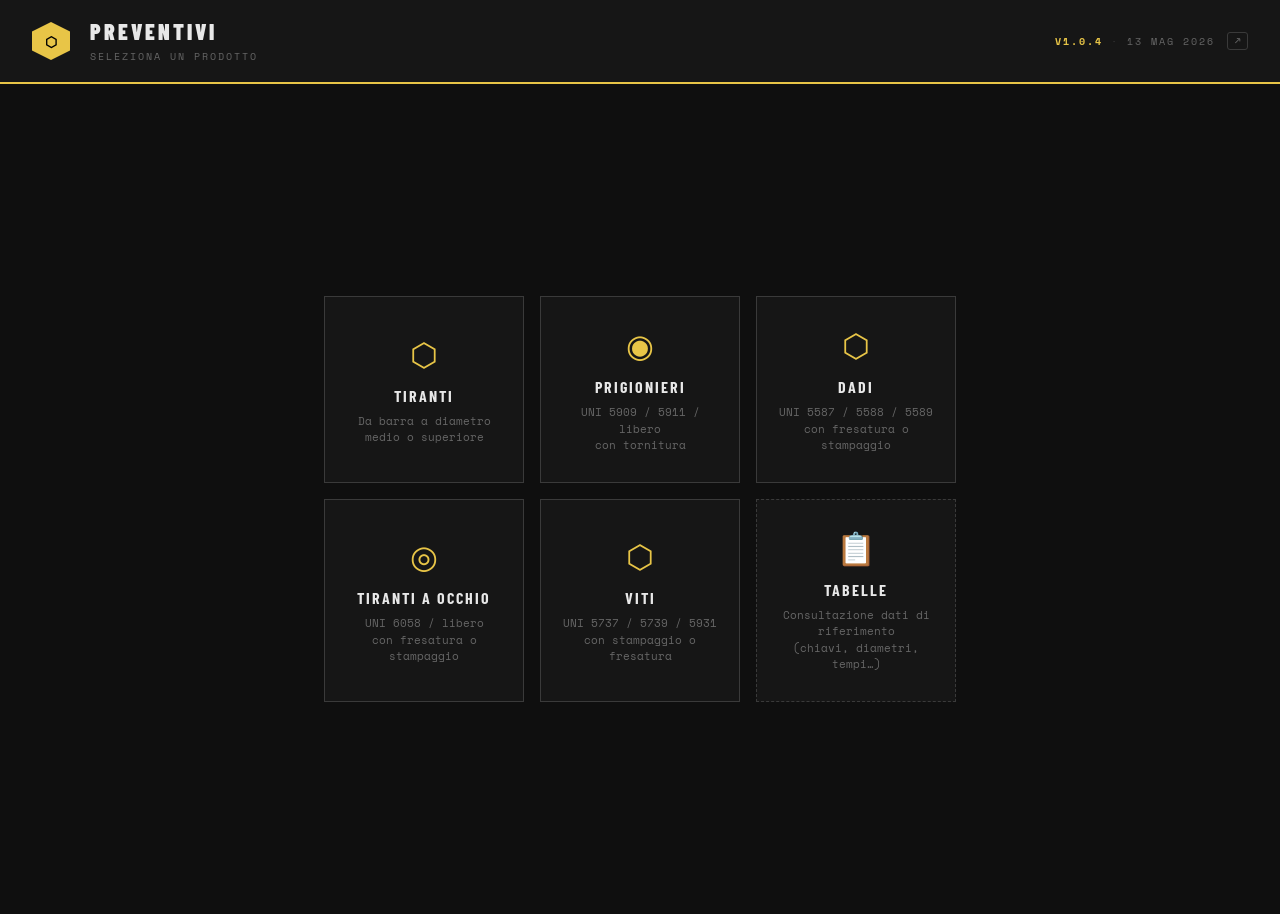
==== index.html @ daf3cc25 "fix: calcolaSmusso confronta dia_disp invece di dian con i range macchina I range Ø in T.smusso.{cop" ====
<!DOCTYPE html>
<!--
  ╔══════════════════════════════════════════════════════════════╗
  ║  PREVENTIVI — Calcolo Costi di Produzione                    ║
  ║  index.html — Interfaccia principale                         ║
  ╠══════════════════════════════════════════════════════════════╣
  ║  STRUTTURA DEL PROGETTO:                                     ║
  ║                                                              ║
  ║  index.html           ← questo file: UI + logica             ║
  ║  stile.css            ← design (colori, layout, font...)     ║
  ║                                                              ║
  ║  tabelle/             ← dati in JSON: modificabili senza     ║
  ║    comune.json          toccare il codice                    ║
  ║    dadi.json                                                 ║
  ║    prigionieri.json                                          ║
  ║                                                              ║
  ║  lib/                                                        ║
  ║    calcolo_comune.js  ← funzioni condivise tra tutti i       ║
  ║                         moduli (peso, materiale, ecc.)       ║
  ║                                                              ║
  ║  moduli/              ← un file .js per ogni prodotto        ║
  ║    dadi.js                                                   ║
  ║    prigionieri.js                                            ║
  ╠══════════════════════════════════════════════════════════════╣
  ║  FLUSSO DI ESECUZIONE:                                       ║
  ║  1. L'utente sceglie il prodotto                             ║
  ║  2. mostraCalcolatore() mostra i campi giusti                ║
  ║  3. L'utente compila e preme CALCOLA                         ║
  ║  4. calcola() legge i valori e chiama il modulo giusto       ║
  ║  5. Il modulo restituisce un oggetto R con tutti i risultati ║
  ║  6. renderResults(R) costruisce e mostra i risultati         ║
  ╚══════════════════════════════════════════════════════════════╝
-->
<html lang="it">
<head>
  <meta charset="UTF-8">
  <!-- viewport: necessario perché la pagina si ridimensioni correttamente
       su schermi piccoli. initial-scale=1 = nessuno zoom iniziale. -->
  <meta name="viewport" content="width=device-width, initial-scale=1.0">
  <title>Preventivi — Calcolo Costi</title>
  <!-- foglio stile esterno: tutto il CSS è in stile.css, non qui dentro -->
  <link rel="stylesheet" href="stile.css">
</head>
<body>


<!-- ═══════════════════════════════════════════════════════════
     HEADER
     Barra superiore sempre visibile. I due elementi con id
     vengono aggiornati dal JS quando si sceglie un prodotto
     (es: "Tiranti Torniti" / "Da barra grezza con tornitura").
     ═══════════════════════════════════════════════════════════ -->
<header>
  <div class="logo-mark">⬡</div>
  <div>
    <h1 id="header-title">Preventivi</h1>
    <span id="header-sub">Seleziona un prodotto</span>
  </div>
  <div class="header-right" id="header-right"></div>
</header>


<!-- ═══════════════════════════════════════════════════════════
     SELETTORE PRODOTTO
     Visibile all'avvio. Quando l'utente clicca un bottone,
     questa sezione viene nascosta e appare il calcolatore.

     data-product="..." è un "data attribute" (attributo custom):
     non ha effetto visivo, serve solo al JS per sapere quale
     prodotto è stato scelto — si legge con btn.dataset.product.

     I bottoni con classe "disabled" sono moduli in sviluppo.
     ═══════════════════════════════════════════════════════════ -->
<div id="product-selector">
  <div class="selector-grid">

    <button class="product-btn" data-product="tiranti">
      <div class="product-icon">⬡</div>
      <div class="product-name">Tiranti</div>
      <div class="product-desc">Da barra a diametro medio o superiore</div>
    </button>

    <button class="product-btn" data-product="prigionieri">
      <div class="product-icon">◉</div>
      <div class="product-name">Prigionieri</div>
      <div class="product-desc">UNI 5909 / 5911 / libero<br>con tornitura</div>
    </button>

    <button class="product-btn" data-product="dadi">
      <div class="product-icon">⬡</div>
      <div class="product-name">Dadi</div>
      <div class="product-desc">UNI 5587 / 5588 / 5589<br>con fresatura o stampaggio</div>
    </button>

    <!-- disabled = attributo HTML nativo che disabilita il bottone:
         non può essere cliccato, appare grigio (via CSS) -->
    <button class="product-btn" data-product="tiranti_occhio">
      <div class="product-icon">◎</div>
      <div class="product-name">Tiranti a Occhio</div>
      <div class="product-desc">UNI 6058 / libero<br>con fresatura o stampaggio</div>
    </button>

    <button class="product-btn" data-product="viti">
      <div class="product-icon">⬡</div>
      <div class="product-name">Viti</div>
      <div class="product-desc">UNI 5737 / 5739 / 5931<br>con stampaggio o fresatura</div>
    </button>

    <!-- Bottone consultazione tabelle: apre una pagina separata di sola lettura
         con tutte le tabelle da cui il programma pesca i dati.
         onclick con window.location evita che venga catturato dal listener
         dei product-btn (non ha data-product). -->
    <button class="product-btn" onclick="window.location.href='consultazione.html'"
            style="border-style:dashed;">
      <div class="product-icon" style="color:var(--muted);">📋</div>
      <div class="product-name">Tabelle</div>
      <div class="product-desc">Consultazione dati di riferimento<br>(chiavi, diametri, tempi…)</div>
    </button>

  </div>
</div><!-- fine #product-selector -->


<!-- ═══════════════════════════════════════════════════════════
     CALCOLATORE
     Nascosto all'avvio (style="display:none").
     Appare quando si sceglie un prodotto.
     Contiene due colonne affiancate (gestite da .main in CSS):
       .inputs-panel  → form a sinistra con tutti i campi
       .results-panel → area a destra con i risultati
     ═══════════════════════════════════════════════════════════ -->
<div id="calculator" style="display:none">
  <div class="main">


    <!-- ╔══════════════════════════════════╗
         ║        PANNELLO INPUTS           ║
         ╚══════════════════════════════════╝ -->
    <div class="inputs-panel">

      <div class="back-btn-wrap">
        <!-- onclick chiama direttamente una funzione JS.
             Funziona perché la funzione è definita su window
             (vedi più sotto — i module script non espongono
             le funzioni globalmente, bisogna metterle su window). -->
        <button class="back-btn" onclick="tornaAlSelettore()">← Cambia prodotto</button>
      </div>


      <!-- DIAMETRO BARRA GREZZA DADI (solo dadi)
           Campo separato da quello dei torniti perché ha
           validazione diversa:
           - Fresatura: deve essere > spigolo esagono
           - Stampaggio: deve essere < chiave esagono
           La validazione avviene in calcola() prima di chiamare il modulo. -->
      <div id="row-dia-disp-dadi" class="form-group" style="display:none">
        <label>Diametro barra di partenza (mm)</label>
        <input type="text" inputmode="decimal" id="dia_disp_dadi" value="60">
      </div>


      <!-- ─────────────────────────────────────────────────────
           CAMPI ESCLUSIVI DADI — in cima al form
           Mostrati SOLO per i dadi, sopra la sezione geometria,
           perché determinano l'altezza (calcolata da tabella).
           ───────────────────────────────────────────────────── -->

      <!-- Tipo dado UNI:
           5587 = ALTO   → altezza ≈ diametro nominale
           5588 = MEDIO  → altezza da tabella (valori intermedi)
           5589 = BASSO  → altezza da tabella (valori ridotti)
           La scelta aggiorna automaticamente il campo altezza. -->
      <div id="row-uni" class="form-group" style="display:none">
        <label>Tipo dado (UNI)</label>
        <div class="toggle-group">
          <button class="toggle-btn active" data-group="uni" data-val="5587">5587 Alto</button>
          <button class="toggle-btn" data-group="uni" data-val="5588">5588 Medio</button>
          <button class="toggle-btn" data-group="uni" data-val="5589">5589 Basso</button>
        </div>
      </div>

      <!-- Tipo chiave: per i metrici è unica, per i pollici
           esistono due serie (P = pesante, L = leggera) con
           misure di chiave diverse per lo stesso diametro. -->
      <div id="row-chiave-tipo" class="form-group" style="display:none">
        <label>Tipo chiave <span class="label-hint">(solo per pollici)</span></label>
        <div class="toggle-group">
          <button class="toggle-btn active" data-group="chiave_tipo" data-val="p">P — pesante</button>
          <button class="toggle-btn" data-group="chiave_tipo" data-val="l">L — leggera</button>
        </div>
      </div>


      <!-- CAMPI ESCLUSIVI VITI — sopra Geometria, come row-uni per i dadi -->
      <div id="row-tipo-vite" class="form-group" style="display:none">
        <label>Tipo vite</label>
        <div class="toggle-group">
          <button class="toggle-btn active" data-group="tipo_vite" data-val="5737">5737 — Esag. gambo</button>
          <button class="toggle-btn"        data-group="tipo_vite" data-val="5739">5739 — Esag. tutta fil.</button>
          <button class="toggle-btn"        data-group="tipo_vite" data-val="5931">5931 — Cava (brugola)</button>
          <button class="toggle-btn"        data-group="tipo_vite" data-val="speciale">Speciale</button>
        </div>
      </div>

      <div id="row-dia-disp-viti" class="form-group" style="display:none">
        <label>Diametro barra di partenza (mm)</label>
        <input type="text" inputmode="decimal" id="dia_disp_viti" value="30">
      </div>

      <!-- VITE SPECIALE: selettore tipologia testa + campi geometrici -->
      <div id="row-testa-speciale" class="form-group" style="display:none">
        <label>Tipo testa speciale</label>
        <div class="toggle-group toggle-group-wrap">
          <button class="toggle-btn active" data-group="tipo_testa_speciale" data-val="esagonale">Esagonale</button>
          <button class="toggle-btn"        data-group="tipo_testa_speciale" data-val="troncoconica">Tronco-conica</button>
          <button class="toggle-btn"        data-group="tipo_testa_speciale" data-val="cilindrica">Cilindrica</button>
          <button class="toggle-btn"        data-group="tipo_testa_speciale" data-val="quadrata">Quadrata</button>
          <button class="toggle-btn"        data-group="tipo_testa_speciale" data-val="prismatica">Prismatica</button>
          <button class="toggle-btn"        data-group="tipo_testa_speciale" data-val="troncopiramidale">Tronco-piram.</button>
          <button class="toggle-btn"        data-group="tipo_testa_speciale" data-val="tcei">Tonda c/ cava es.</button>
          <button class="toggle-btn"        data-group="tipo_testa_speciale" data-val="bombata">Bombata</button>
        </div>
      </div>

      <div id="speciale-params" style="display:none">
        <div class="spec-fields" data-spec="esagonale">
          <div class="form-row">
            <div class="form-group">
              <label>Chiave (mm)</label>
              <input type="number" id="spec_es_chiave" step="0.1" min="0" value="0">
            </div>
            <div class="form-group">
              <label>Altezza testa (mm)</label>
              <input type="number" id="spec_es_altezza" step="0.1" min="0" value="0">
            </div>
          </div>
        </div>

        <div class="spec-fields" data-spec="troncoconica" style="display:none">
          <div class="form-row">
            <div class="form-group">
              <label>Raggio maggiore (mm)</label>
              <input type="number" id="spec_tc_rmagg" step="0.1" min="0" value="0">
            </div>
            <div class="form-group">
              <label>Raggio minore (mm)</label>
              <input type="number" id="spec_tc_rmin" step="0.1" min="0" value="0">
            </div>
            <div class="form-group">
              <label>Altezza conica (mm)</label>
              <input type="number" id="spec_tc_altezza" step="0.1" min="0" value="0">
            </div>
          </div>
        </div>

        <div class="spec-fields" data-spec="cilindrica" style="display:none">
          <div class="form-row">
            <div class="form-group">
              <label>Raggio base (mm)</label>
              <input type="number" id="spec_cil_raggio" step="0.1" min="0" value="0">
            </div>
            <div class="form-group">
              <label>Altezza testa (mm)</label>
              <input type="number" id="spec_cil_altezza" step="0.1" min="0" value="0">
            </div>
          </div>
        </div>

        <div class="spec-fields" data-spec="quadrata" style="display:none">
          <div class="form-row">
            <div class="form-group">
              <label>Lato (mm)</label>
              <input type="number" id="spec_qu_lato" step="0.1" min="0" value="0">
            </div>
            <div class="form-group">
              <label>Altezza testa (mm)</label>
              <input type="number" id="spec_qu_altezza" step="0.1" min="0" value="0">
            </div>
          </div>
        </div>

        <div class="spec-fields" data-spec="prismatica" style="display:none">
          <div class="form-row">
            <div class="form-group">
              <label>Lunghezza testa (mm)</label>
              <input type="number" id="spec_pr_lungh" step="0.1" min="0" value="0">
            </div>
            <div class="form-group">
              <label>Larghezza testa (mm)</label>
              <input type="number" id="spec_pr_largh" step="0.1" min="0" value="0">
            </div>
            <div class="form-group">
              <label>Altezza testa (mm)</label>
              <input type="number" id="spec_pr_altezza" step="0.1" min="0" value="0">
            </div>
          </div>
        </div>

        <div class="spec-fields" data-spec="troncopiramidale" style="display:none">
          <div class="form-row">
            <div class="form-group">
              <label>Lato base minore (mm)</label>
              <input type="number" id="spec_tp_lato_min" step="0.1" min="0" value="0">
            </div>
            <div class="form-group">
              <label>Lato base maggiore (mm)</label>
              <input type="number" id="spec_tp_lato_mag" step="0.1" min="0" value="0">
            </div>
            <div class="form-group">
              <label>Altezza testa (mm)</label>
              <input type="number" id="spec_tp_altezza" step="0.1" min="0" value="0">
            </div>
          </div>
        </div>

        <div class="spec-fields" data-spec="tcei" style="display:none">
          <div class="form-row">
            <div class="form-group">
              <label>Diametro testa (mm)</label>
              <input type="number" id="spec_tcei_diam" step="0.1" min="0" value="0">
            </div>
            <div class="form-group">
              <label>Altezza testa (mm)</label>
              <input type="number" id="spec_tcei_altezza" step="0.1" min="0" value="0">
            </div>
            <div class="form-group">
              <label>Chiave esagonale (mm)</label>
              <input type="number" id="spec_tcei_chiave" step="0.1" min="0" value="0">
            </div>
            <div class="form-group">
              <label>Profondità cava (mm)</label>
              <input type="number" id="spec_tcei_prof" step="0.1" min="0" value="0">
            </div>
          </div>
        </div>

        <div class="spec-fields" data-spec="bombata" style="display:none">
          <div class="form-row">
            <div class="form-group">
              <label>Raggio base (mm)</label>
              <input type="number" id="spec_bo_raggio" step="0.1" min="0" value="0">
            </div>
            <div class="form-group">
              <label>Altezza calotta (mm)</label>
              <input type="number" id="spec_bo_altezza" step="0.1" min="0" value="0">
            </div>
          </div>
        </div>
      </div>

      <!-- TIPO PRIGIONIERO (solo modulo prigionieri)
           5909 = radice = diametro nominale (il tipo più semplice)
           5911 = radice più lunga da tabella (più avvitamento nell'impianto)
           Libero = l'utente inserisce manualmente m1 (radice) e b1 (filetto) -->
      <div id="row-tipo-prig" class="form-group" style="display:none">
        <label>Tipo prigioniero</label>
        <div class="toggle-group">
          <button class="toggle-btn active" data-group="tipo_prig" data-val="5909">5909</button>
          <button class="toggle-btn"        data-group="tipo_prig" data-val="5911">5911</button>
          <button class="toggle-btn"        data-group="tipo_prig" data-val="prig">Libero</button>
        </div>
      </div>
      <!-- Appare solo se tipo = libero (prig) -->
      <div id="prig-mb-group" style="display:none">
        <div class="form-row">
          <div class="form-group">
            <!-- m1 = radice: il troncone che si avvita nell'impianto -->
            <label>Radice m1 (mm)</label>
            <input type="number" id="m1" value="0" min="0">
          </div>
          <div class="form-group">
            <!-- b1 = filetto: il troncone su cui va il dado -->
            <label>Filetto b1 (mm)</label>
            <input type="number" id="b1" value="0" min="0">
          </div>
        </div>
      </div>

      <!-- TIPO TIRANTE A OCCHIO
           6058 = UNI 6058 (testa standard = dian×2)
           libero = testa e foro personalizzati -->
      <div id="row-tipo-occhio" class="form-group" style="display:none">
        <label>Tipo tirante a occhio</label>
        <div class="toggle-group">
          <button class="toggle-btn active" data-group="tipo_occhio" data-val="6058">UNI 6058</button>
          <button class="toggle-btn"        data-group="tipo_occhio" data-val="libero">Libero</button>
        </div>
      </div>
      <!-- Diametri testa e foro personalizzati (solo se tipo = libero, e opzionali) -->
      <div id="occhio-testa-foro-group" style="display:none">
        <div class="form-row">
          <div class="form-group">
            <label>Ø testa (mm) <span class="label-hint">(0 = dian×2)</span></label>
            <input type="number" id="dia_testa_custom" value="0" min="0" step="1">
          </div>
          <div class="form-group">
            <label>Ø foro (mm) <span class="label-hint">(0 = tabella)</span></label>
            <input type="number" id="dia_foro_custom" value="0" min="0" step="1">
          </div>
        </div>
      </div>

      <!-- STAMPAGGIO TIRANTE A OCCHIO (solo occhio) -->
      <div id="row-stampaggio-occhio" class="form-group" style="display:none">
        <label>Lavorazione testa</label>
        <div class="toggle-group">
          <button class="toggle-btn active" data-group="stampaggio_occhio" data-val="OFF">Fresatura</button>
          <button class="toggle-btn"        data-group="stampaggio_occhio" data-val="ON">Stampaggio</button>
        </div>
      </div>

      <!-- TIRANTI: diametro medio necessario (aggiornato dinamicamente) -->
      <div id="medio-display" style="display:none; background:#162216; border:1px solid #4a7; border-radius:6px; padding:8px 12px; margin-bottom:6px; color:#8f8;">
        Diametro medio necessario: <strong id="medio-val">--</strong> mm<span id="medio-suffix"></span>
      </div>

      <!-- TIRANTI: barra a diametro medio disponibile? -->
      <div id="row-dia-disponibile" class="form-group" style="display:none">
        <label>Barra a diametro medio disponibile?</label>
        <div class="toggle-group">
          <button class="toggle-btn active" data-group="dia_disponibile" data-val="SI">SI</button>
          <button class="toggle-btn"        data-group="dia_disponibile" data-val="NO">NO</button>
        </div>
      </div>

      <!-- Diametro barra di partenza: per prigionieri, occhio, e tiranti quando NO -->
      <div id="row-dia-disp" class="form-group" style="display:none">
        <label>Diametro barra di partenza (mm)</label>
        <input type="text" inputmode="decimal" id="dia_disp" value="50">
      </div>

      <!-- TIRANTI: differenza rispetto al medio (appare quando dia_disponibile = NO) -->
      <div id="diff-label" style="display:none; color:#e87; font-size:0.85em; padding:2px 0 8px 6px;"></div>

      <!-- ─────────────────────────────────────────────────────
           SEZIONE GEOMETRIA
           ───────────────────────────────────────────────────── -->
      <div class="section-label">Geometria</div>

      <div class="form-row">
        <div class="form-group">
          <label>Diametro</label>
          <!-- I valori metrici sono il numero nudo (8, 10, 12...).
               I pollici usano una codifica:
               - frazioni normali per i piccoli: "3/8", "1/2"...
               - da 1" in su: "1000" = 1", "1108" = 1+1/8",
                 "1104" = 1+1/4", "2000" = 2", "2102" = 2+1/2"...
               (il codice è l'intero in pollici × 1000 + i centesimi)
               Questa codifica viene decodificata in calcolo_comune.js. -->
          <select id="dia">
            <optgroup label="Metrico">
              <option value="8">M8</option>
              <option value="10">M10</option>
              <option value="12">M12</option>
              <option value="14">M14</option>
              <option value="16">M16</option>
              <option value="18">M18</option>
              <option value="20">M20</option>
              <option value="22">M22</option>
              <option value="24">M24</option>
              <option value="27">M27</option>
              <option value="30">M30</option>
              <option value="33" selected>M33</option>
              <option value="36">M36</option>
              <option value="39">M39</option>
              <option value="42">M42</option>
              <option value="45">M45</option>
              <option value="48">M48</option>
              <option value="52">M52</option>
              <option value="56">M56</option>
              <option value="60">M60</option>
              <option value="64">M64</option>
            </optgroup>
            <optgroup label="Pollici">
              <option value="5/16">5/16"</option>
              <option value="3/8">3/8"</option>
              <option value="7/16">7/16"</option>
              <option value="1/2">1/2"</option>
              <option value="9/16">9/16"</option>
              <option value="5/8">5/8"</option>
              <option value="3/4">3/4"</option>
              <option value="7/8">7/8"</option>
              <option value="1000">1"</option>
              <option value="1108">1 1/8"</option>
              <option value="1104">1 1/4"</option>
              <option value="1308">1 3/8"</option>
              <option value="1102">1 1/2"</option>
              <option value="1508">1 5/8"</option>
              <option value="1304">1 3/4"</option>
              <option value="1708">1 7/8"</option>
              <option value="2000">2"</option>
              <option value="2104">2 1/4"</option>
              <option value="2102">2 1/2"</option>
              <option value="2304">2 3/4"</option>
              <option value="3000">3"</option>
            </optgroup>
          </select>
        </div>

        <div class="form-group">
          <label>Passo</label>
          <!-- G = grosso (il passo standard, il più usato)
               F = fine (filettatura più fitta, applicazioni speciali)
               8UN / UNC / UNF = varianti per filettatura in pollici -->
          <select id="passo">
            <option value="G" selected>G — Grosso</option>
            <option value="F">F — Fine</option>
            <option value="8UN">8UN</option>
            <option value="UNC">UNC</option>
            <option value="UNF">UNF</option>
          </select>
        </div>
      </div>

      <div class="form-row">
        <!-- Lunghezza: visibile per tutti tranne i dadi
             (i dadi hanno altezza da tabella, non lunghezza) -->
        <div id="row-lungh" class="form-group">
          <label>Lunghezza (mm)</label>
          <input type="text" inputmode="decimal" id="lungh" value="100">
        </div>

        <!-- PARTE LISCIA (solo prigionieri)
             Alcuni prigionieri hanno il gambo "alleggerito": la parte
             centrale (liscia, senza filetto) è tornita a un diametro
             inferiore al nominale per ridurre peso o rigidità.
             0 = gambo normale (diametro = nominale per tutta la lunghezza) -->
        <div id="row-parte-liscia" class="form-group" style="display:none">
          <label>Ø parte liscia (mm)</label>
          <input type="number" id="parte_liscia" value="0" min="0" step="0.1">
        </div>

        <!-- Altezza dadi: visibile solo per dadi.
             Viene pre-compilata da aggiornaAltezzaDado() in base
             a tipo UNI + diametro. Modificabile a mano per dadi speciali
             (fuori standard, altezze personalizzate). -->
        <div id="row-altez" class="form-group" style="display:none">
          <label>Altezza (mm) <span class="label-hint" id="altez-hint">da tabella</span></label>
          <input type="number" id="altez_override" value="" step="0.5" placeholder="auto">
        </div>

        <!-- Qtà: accetta espressioni con somme (es. "300+240+850").
             Utile quando la commessa è fatta di più sottocommesse.
             Il JS somma i valori e mostra il totale in tempo reale.
             Classe qta-highlight = bordo giallo/oro per farlo notare. -->
        <div class="form-group qta-highlight">
          <label>Qtà totale</label>
          <input type="text" id="qta" value="30" placeholder="es. 300+240+850">
          <!-- div vuoto: il JS ci scrive il totale mentre si digita -->
          <div id="qta-preview"></div>
        </div>
      </div>

      <!-- Qtà sottocommessa: se > 0, il peso viene calcolato su questa
           quantità invece che sulla totale. Serve quando la commessa
           ha più consegne parziali e serve il peso di una sola tranche.
           Gli approntamenti (setup) rimangono divisi sulla qtà totale. -->
      <div class="form-group">
        <label>Qtà sottocommessa <span class="label-hint">(0 = usa qtà totale)</span></label>
        <input type="number" id="qta_x" value="0" min="0">
      </div>



      <!-- ─────────────────────────────────────────────────────
           SEZIONE MATERIALE
           ───────────────────────────────────────────────────── -->
      <div class="section-divider"></div>
      <div class="section-label">Materiale</div>

      <div class="form-group">
        <label>Materiale</label>
        <!-- Quando cambia la selezione, il JS aggiorna il campo
             costo_mat_override con il default di tabella. -->
        <select id="mat">
          <option value="B7" selected>B7</option>
          <option value="L7">L7</option>
          <option value="B7M">B7M</option>
          <option value="B16">B16</option>
          <option value="42CD4">42CD4</option>
          <option value="A105">A105</option>
          <option value="AISI 304">AISI 304</option>
          <option value="AISI 316">AISI 316</option>
          <option value="B8 cl.2">B8 cl.2</option>
          <option value="B8M cl.2">B8M cl.2</option>
          <option value="inox">Inox (generico)</option>
          <option value="altro">Altro</option>
        </select>
      </div>

      <!-- Costo materiale: prezzo netto di acquisto + ricarico %.
           Il valore finale passato ai moduli è base × (1 + ricarico/100).
           Se base = 0 (inox / altro manuale) il modulo usa la tabella. -->
      <div class="form-row">
        <div class="form-group">
          <label>Costo base (€/kg) <span class="label-hint" id="costo-mat-hint"></span></label>
          <input type="number" id="costo_mat_base" step="0.001" min="0">
        </div>
        <div class="form-group">
          <label>Ricarico %</label>
          <input type="number" id="costo_mat_ricarico" value="10" step="1" min="0">
        </div>
      </div>

      <!-- Gruppo "altro": appare solo se mat = "altro".
           Materiali speciali (625, 660, 718, F51, Nitronic = leghe esotiche):
           hanno moltiplicatori sul tempo di lavorazione (2x, 3x...).
           Densità personalizzata: necessaria per il calcolo del peso
           (ogni materiale ha la sua densità in g/cm³). -->
      <div id="altro-group" style="display:none">
        <div class="form-row">
          <div class="form-group">
            <!-- "0" = nessun moltiplicatore, usa solo la densità custom -->
            <label>Materiale speciale</label>
            <select id="materiale_speciale">
              <option value="0">— Generico —</option>
              <option value="625">625</option>
              <option value="660">660</option>
              <option value="718">718</option>
              <option value="F51">F51</option>
              <option value="Nitronic">Nitronic</option>
            </select>
          </div>
          <div class="form-group">
            <!-- 7.916 g/cm³ = densità acciaio inox 316, buon default -->
            <label>Densità (g/cm³)</label>
            <input type="number" id="dens_altro" value="7.916" step="0.001">
          </div>
        </div>
      </div>


      <!-- ─────────────────────────────────────────────────────
           SEZIONE OPZIONI
           Ogni campo è visibile solo per i prodotti che lo usano.
           mostraCalcolatore() gestisce show/hide al cambio prodotto.
           ───────────────────────────────────────────────────── -->
      <div class="section-divider"></div>
      <div class="section-label">Opzioni</div>

      <!-- PRIGIONIERO (solo tiranti semplici)
           Quando è ON, il tirante ha due lunghezze di filetto diverse
           sui due lati (fil_a e fil_b). Cambia il calcolo della rullatura. -->
      <div id="row-prigioniero" class="form-group">
        <label>Prigioniero</label>
        <div class="toggle-group">
          <!-- data-group: identifica il gruppo — un solo bottone per
               gruppo può essere "active" (attivo) alla volta.
               data-val: il valore che getToggleVal() restituirà. -->
          <button class="toggle-btn active" data-group="prigioniero" data-val="OFF">OFF</button>
          <button class="toggle-btn"        data-group="prigioniero" data-val="ON">ON</button>
        </div>
      </div>
      <!-- Appare solo se prigioniero = ON -->
      <div id="prigioniero-group" style="display:none">
        <div class="form-row">
          <div class="form-group">
            <label>Filetto A (mm)</label>
            <input type="number" id="fil_a" value="25">
          </div>
          <div class="form-group">
            <label>Filetto B (mm)</label>
            <input type="number" id="fil_b" value="25">
          </div>
        </div>
      </div>

      <!-- FANTINA (torniti e prigionieri)
           La fantina è un dispositivo di bloccaggio pezzo al tornio.
           Con fantina attiva:
           - tempo tornitura dimezzato (il pezzo è già centrato)
           - niente taglio (si parte dal pezzo finito sui lati)
           - setup più lungo (7200s invece di 3600s) -->
      <div id="row-fantina" class="form-group" style="display:none">
        <label>Fantina</label>
        <div class="toggle-group">
          <button class="toggle-btn active" data-group="fantina" data-val="OFF">OFF</button>
          <button class="toggle-btn"        data-group="fantina" data-val="ON">ON</button>
        </div>
      </div>

      <!-- BARRA GIUSTA (torniti e prigionieri)
           Normalmente il costo materiale = peso pezzo × €/kg.
           Con barra giusta si paga l'intera barra perché è una misura
           speciale non riutilizzabile (es. barra da 1.2 metri per un
           pezzo da 1.1 metri — gli avanzi non si usano per altro).
           Il modulo calcola quante barre servono per la quantità totale. -->
      <div id="row-barra-giusta" class="form-group" style="display:none">
        <label>Barra Giusta <span class="label-hint">(paga barra intera)</span></label>
        <div class="toggle-group">
          <button class="toggle-btn active" data-group="barra_giusta" data-val="OFF">OFF</button>
          <button class="toggle-btn"        data-group="barra_giusta" data-val="ON">ON</button>
        </div>
      </div>
      <!-- Appare solo se barra_giusta = ON -->
      <div id="lungh-barra-group" style="display:none">
        <div class="form-group">
          <label>Lunghezza barra (mm)</label>
          <input type="number" id="lungh_barra" value="3000" step="100">
        </div>
      </div>



      <!-- MARCATURA COMPLESSA (tiranti, prigionieri, dadi)
           Se ON: tempo marcatura 50s, setup 600s.
           Se OFF: 10s (lungh ≤ 300) o 20s (lungh > 300), setup 150s. -->
      <div id="row-marcatura-complessa" class="form-group" style="display:none">
        <label>Marcatura complessa</label>
        <div class="toggle-group">
          <button class="toggle-btn active" data-group="marcatura_complessa" data-val="OFF">OFF</button>
          <button class="toggle-btn"        data-group="marcatura_complessa" data-val="ON">ON</button>
        </div>
      </div>

      <!-- MINORATO (tutti tranne dadi)
           Riduce il diametro medio usato nei calcoli di tornitura/rullatura.
           Utile quando si parte da una barra già al diametro medio ridotto. -->
      <div id="row-minorato" class="form-group" style="display:none">
        <label>Minorato</label>
        <div class="toggle-group">
          <button class="toggle-btn active" data-group="minorato" data-val="OFF">OFF</button>
          <button class="toggle-btn"        data-group="minorato" data-val="ON">ON</button>
        </div>
      </div>
      <!-- Appare solo se minorato = ON -->
      <div id="minorato-group" style="display:none">
        <div class="form-group">
          <label>Riduzione diametro medio (mm)</label>
          <input type="number" id="riduzione_medio" value="0.4" step="0.1" min="0">
        </div>
      </div>

      <div id="row-lav-vite" class="form-group" style="display:none">
        <label>Lavorazione testa</label>
        <div class="toggle-group">
          <button class="toggle-btn active" data-group="lav_vite" data-val="stamp">Stampaggio</button>
          <button class="toggle-btn"        data-group="lav_vite" data-val="fresa">Fresa / Tornitura</button>
        </div>
      </div>

      <div id="row-trattamento-vite" class="form-group" style="display:none">
        <label>Trattamento termico</label>
        <div class="toggle-group">
          <button class="toggle-btn active" data-group="trattamento_vite" data-val="OFF">OFF</button>
          <button class="toggle-btn"        data-group="trattamento_vite" data-val="ON">ON</button>
        </div>
      </div>
      <!-- Appare solo se trattamento_vite = ON -->
      <div id="trattamento-vite-group" style="display:none">
        <div class="form-row">
          <div class="form-group">
            <label>Costo trattamento (€/kg)</label>
            <input type="number" id="costo_bonifica_kg" value="1.30" step="0.01">
          </div>
          <div class="form-group">
            <label>Forfait minimo (€)</label>
            <input type="number" id="forfait_bonifica" value="400" step="10">
          </div>
        </div>
      </div>

      <div id="row-tf-vite" class="form-group" style="display:none">
        <label>Filettatura totale <span class="label-hint">(ignora tabella)</span></label>
        <div class="toggle-group">
          <button class="toggle-btn active" data-group="tf_vite" data-val="OFF">OFF</button>
          <button class="toggle-btn"        data-group="tf_vite" data-val="ON">ON</button>
        </div>
      </div>

      <div id="row-filetto-vite" class="form-group" style="display:none">
        <label>Lunghezza filetto (mm) <span class="label-hint">(0 = da tabella)</span></label>
        <input type="number" id="filetto_vite" value="0" min="0" step="1">
      </div>

      <div id="row-dpl-vite" class="form-group" style="display:none">
        <label>Ø parte liscia (mm) <span class="label-hint">(0 = usa Ø nominale)</span></label>
        <input type="number" id="dpl_vite" value="0" min="0" step="0.1">
      </div>


      <!-- LAVORAZIONE DADI: fresatura o stampaggio (si escludono)
           Fresatura  = si parte da un tondo più grande dello spigolo,
                        si fresa l'esagono (materiale = peso cilindro)
           Stampaggio = si parte da un tondo più piccolo della chiave,
                        si stampa l'esagono (formula materiale diversa) -->
      <div id="row-stampaggio" class="form-group" style="display:none">
        <label>Lavorazione</label>
        <div class="toggle-group">
          <button class="toggle-btn active" data-group="stampaggio" data-val="OFF">Fresatura</button>
          <button class="toggle-btn"        data-group="stampaggio" data-val="ON">Stampaggio</button>
        </div>
      </div>

      <!-- TRATTAMENTO TERMICO (solo dadi)
           Costo aggiuntivo: peso_finito × prezzo_kg.
           Ha un forfait minimo: se il totale della partita è sotto
           soglia, si usa forfait/qta come costo unitario. -->
      <div id="row-trattamento" class="form-group" style="display:none">
        <label>Trattamento termico</label>
        <div class="toggle-group">
          <button class="toggle-btn active" data-group="trattamento" data-val="OFF">OFF</button>
          <button class="toggle-btn"        data-group="trattamento" data-val="ON">ON</button>
        </div>
      </div>
      <!-- Appare solo se trattamento = ON -->
      <div id="trattamento-group" style="display:none">
        <div class="form-row">
          <div class="form-group">
            <label>Prezzo €/kg</label>
            <input type="number" id="prezzo_kg" value="1.3" step="0.1">
          </div>
          <div class="form-group">
            <label>Forfait minimo (€)</label>
            <input type="number" id="forfait" value="400" step="10">
          </div>
        </div>
      </div>


      <!-- ─────────────────────────────────────────────────────
           COSTI BASE
           co1 = €/secondo per diametri piccoli (< 45mm)
           co2 = €/secondo per diametri grandi (≥ 45mm)
           Tutti i tempi di lavorazione (in secondi) vengono
           moltiplicati per co1 o co2 per ottenere il costo.
           Esempio: 120s × 0.018 €/s = 2.16 €
           Modificabili dall'utente per aggiustare i prezzi
           senza toccare le tabelle JSON.
           ───────────────────────────────────────────────────── -->
      <div class="section-divider"></div>
      <div class="section-label">Costi base (€/s)</div>
      <div class="form-row">
        <div class="form-group">
          <label>Co1 — piccolo diam.</label>
          <input type="number" id="co1" value="0.018" step="0.001">
        </div>
        <div class="form-group">
          <label>Co2 — diam. ≥ 45mm</label>
          <input type="number" id="co2" value="0.022" step="0.001">
        </div>
      </div>

      <!-- onclick chiama window.calcola() — definito nello script -->
      <button class="calc-btn" onclick="calcola()">⬡ CALCOLA</button>

    </div><!-- fine .inputs-panel -->


    <!-- ═══════════════════════════════════════════════════════
         PANNELLO RISULTATI
         All'avvio mostra il messaggio vuoto.
         renderResults() lo sovrascrive con le card dei risultati.
         ═══════════════════════════════════════════════════════ -->
    <div class="results-panel" id="results">
      <div class="results-empty">
        <div class="big-icon">⬡</div>
        <div>Inserisci i parametri e premi CALCOLA</div>
      </div>
    </div>

  </div><!-- fine .main -->
</div><!-- fine #calculator -->


<!-- ═══════════════════════════════════════════════════════════
     JAVASCRIPT — type="module"
     Il tipo "module" abilita:
     - import/export (sistema modulare ES6)
     - scope isolato (le variabili non "inquinano" il namespace globale)

     ATTENZIONE: i moduli non funzionano aprendo il file con
     file:// nel browser (blocco CORS). Servono:
     - Live Server in VS Code (sviluppo locale)
     - GitHub Pages o altro server web (produzione)
     ═══════════════════════════════════════════════════════════ -->
<script type="module">

// ─── IMPORT ──────────────────────────────────────────────────
// Ogni modulo esporta la sua funzione di calcolo principale.
// Aggiungere un nuovo modulo = aggiungere una riga qui + un branch
// in calcola() + la logica in renderResults().
import { calcolaTiranti }     from './moduli/tiranti_unificato.js?v=16';
import { calcolaDadi }        from './moduli/dadi.js?v=16';
import { calcolaPrigionieri } from './moduli/prigionieri.js?v=16';
import { parseDia, parseExpr, getDiametroMedio } from './lib/calcolo_comune.js?v=16';
import { VERSION, VERSION_DATE, formatDataItaliana } from './lib/version.js?v=16';
// tiranti_occhio.js viene importato dinamicamente in calcola()
// per evitare che un file mancante blocchi l'intera applicazione

// ─── VERSIONING (header in alto a destra) ────────────────────
document.getElementById('header-right').innerHTML =
  `<span class="version">v${VERSION}</span>` +
  `<span class="version-sep">·</span>` +
  `<span class="version-date">${formatDataItaliana(VERSION_DATE)}</span>` +
  `<a class="version-changelog" href="https://github.com/giacomofusetti-sys/preventivi/blob/main/CHANGELOG.md" target="_blank" rel="noopener" title="Changelog">↗</a>`;


// ─── CARICAMENTO TABELLE JSON ─────────────────────────────────
// I dati (prezzi, tempi, dimensioni) sono in file JSON separati.
// Separare i dati dal codice è buona pratica: si aggiornano i
// prezzi senza toccare la logica, e viceversa.
//
// Promise.all([...]) carica i tre file IN PARALLELO:
// più veloce che caricarli uno alla volta in sequenza.
// Quando TUTTI sono pronti, esegue .then([a, b, c] => ...).
//
// I file vengono "parsati" automaticamente con .json()
// (convertiti da testo JSON a oggetto JavaScript).
//
// T, TD, TP partono null — calcola() li controlla prima di usarli
// per evitare errori se si clicca CALCOLA troppo presto.

let T  = null;   // comune.json      — dati condivisi tra tutti i moduli
let TD = null;   // dadi.json        — tabelle specifiche per i dadi
let TP = null;   // prigionieri.json — tabelle specifiche per i prigionieri
let TV = null;   // viti.json        — tabelle specifiche per le viti

// Sincronizza i campi UI col JSON come fonte di verità. Chiamata
// una volta dopo il fetch: il value="..." hardcoded dell'HTML serve
// solo da placeholder finché i JSON non sono caricati. Se in futuro
// si cambia un default, basta modificare comune.json — l'HTML resta
// invariato (al massimo va aggiornato il value="..." per coerenza
// del placeholder pre-fetch).
function populateDefaultsFromJSON(T) {
  const dt = T.trattamento_termico;
  const ids = [
    ['costo_bonifica_kg', dt.costo_kg],
    ['forfait_bonifica',  dt.forfait],
    ['prezzo_kg',         dt.costo_kg],
    ['forfait',           dt.forfait],
  ];
  for (const [id, val] of ids) {
    const el = document.getElementById(id);
    if (el) el.value = val;
  }
}

Promise.all([
  fetch('./tabelle/comune.json').then(r => r.json()),
  fetch('./tabelle/dadi.json').then(r => r.json()),
  fetch('./tabelle/prigionieri.json').then(r => r.json()),
  fetch('./tabelle/viti.json').then(r => r.json()),
]).then(([comune, dadi, prig, viti]) => {
  T  = comune;
  TD = dadi;
  TP = prig;
  TV = viti;
  populateDefaultsFromJSON(T);
}).catch(() => { alert('Errore: impossibile caricare le tabelle JSON'); });


// ─── STATO ───────────────────────────────────────────────────
// Teniamo traccia di quale prodotto è attivo in questa variabile.
// null = siamo nella schermata di selezione.
let prodottoCorrente = null;


// ─── SELETTORE PRODOTTO ───────────────────────────────────────
// querySelectorAll restituisce tutti i bottoni attivi (non disabled).
// Per ognuno aggiungiamo un listener: alla pressione salva il prodotto
// e mostra il calcolatore appropriato.
document.querySelectorAll('.product-btn:not(.disabled)').forEach(btn => {
  btn.addEventListener('click', () => {
    prodottoCorrente = btn.dataset.product; // legge data-product="..."
    mostraCalcolatore(prodottoCorrente);
  });
});


// ─── MOSTRA CALCOLATORE ───────────────────────────────────────
// Chiamata quando l'utente sceglie un prodotto.
// 1. Nasconde il selettore, mostra il calcolatore
// 2. Aggiorna header con nome e descrizione prodotto
// 3. Mostra/nasconde i campi specifici per quel prodotto
// 4. Se dadi: aggiorna subito il campo altezza
// 5. Resetta il pannello risultati
function mostraCalcolatore(prodotto) {
  document.getElementById('product-selector').style.display = 'none';
  document.getElementById('calculator').style.display = 'block';

  // Flag booleani — rendono il codice più leggibile di
  // confrontare la stringa prodotto ovunque
  const isDadi        = prodotto === 'dadi';
  const isTiranti     = prodotto === 'tiranti';
  const isPrigionieri = prodotto === 'prigionieri';
  const isOcchio      = prodotto === 'tiranti_occhio';
  const isViti        = prodotto === 'viti';

  // Aggiorna testi header
  const titoli = {
    tiranti:        'Tiranti',
    dadi:           'Dadi',
    prigionieri:    'Prigionieri',
    tiranti_occhio: 'Tiranti a Occhio',
    viti:           'Viti',
  };
  const subs = {
    tiranti:        'Da barra a diametro medio o superiore',
    dadi:           'UNI 5587 / 5588 / 5589',
    prigionieri:    'UNI 5909 / 5911 / libero',
    tiranti_occhio: 'UNI 6058 / libero',
    viti:           'UNI 5737 / 5739 / 5931',
  };
  document.getElementById('header-title').textContent = titoli[prodotto] || prodotto;
  document.getElementById('header-sub').textContent   = subs[prodotto]   || '';

  // Funzione locale: mostra o nasconde un elemento per id.
  // Creata qui dentro perché serve solo in questa funzione.
  const show = (id, visible) => {
    const el = document.getElementById(id);
    if (el) el.style.display = visible ? 'block' : 'none';
  };

  // Nascondi tutti i gruppi condizionali prima di tutto — così cambiare
  // prodotto non lascia campi "orfani" visibili dallo stato precedente.
  show('prig-mb-group',          false);
  show('prigioniero-group',      false);
  show('lungh-barra-group',      false);
  show('trattamento-group',      false);
  show('trattamento-vite-group', false);
  show('occhio-testa-foro-group',false);

  // Reset campi principali ai valori di default
  document.getElementById('dia').value   = '33';
  document.getElementById('passo').value = 'G';
  document.getElementById('lungh').value = '100';
  document.getElementById('qta').value   = '30';
  document.getElementById('qta_x').value = '0';

  // Sincronizza costo materiale con il materiale corrente del select.
  // Il listener 'change' su #mat non parte all'init (nessun cambio),
  // quindi lo invochiamo qui per evitare disallineamenti tra select e prezzo.
  applicaDefaultCostoMateriale(document.getElementById('mat').value);

  // Reset toggle: rimuovi active da tutti, rimettilo solo sul primo di ogni gruppo
  const seenGroups = new Set();
  document.querySelectorAll('.toggle-btn').forEach(b => seenGroups.add(b.dataset.group));
  seenGroups.forEach(g => {
    document.querySelectorAll(`.toggle-btn[data-group="${g}"]`)
      .forEach((b, i) => b.classList.toggle('active', i === 0));
  });

  // Ogni riga ha una condizione che determina se è visibile.
  // Leggi come: "mostra lungh se NON sono i dadi", ecc.
  show('row-lungh',        !isDadi);                    // lunghezza: tutti tranne dadi
  show('row-altez',         isDadi);                    // altezza auto: solo dadi
  show('row-dia-disp',      isPrigionieri || isOcchio);             // barra di partenza: prigionieri, occhio (tiranti: gestito da toggle)
  // Campi esclusivi viti
  show('row-tipo-vite',     isViti);
  show('row-lav-vite',      isViti);
  show('row-trattamento-vite', isViti);
  show('row-tf-vite',       isViti);
  show('row-filetto-vite',  isViti);
  show('row-dpl-vite',      isViti);
  show('row-dia-disp-viti', isViti);
  // Il blocco testa speciale dipende anche da tipo_vite — gestito
  // dal toggle handler; qui lo nascondiamo al reset.
  show('row-testa-speciale', false);
  show('speciale-params',    false);
  show('row-prigioniero',   isTiranti);                 // opzione prigioniero: solo tiranti
  show('row-fantina',       isPrigionieri);             // fantina: prigionieri (tiranti: gestito da toggle)
  show('row-barra-giusta',  isPrigionieri);             // barra giusta: prigionieri (tiranti: gestito da toggle)
  show('row-tipo-prig',     isPrigionieri);             // tipo UNI: solo prigionieri
  show('row-parte-liscia',  isPrigionieri);             // gambo alleggerito: solo prigionieri
  show('row-tipo-occhio',   isOcchio);                  // tipo 6058/libero: solo occhio
  show('row-stampaggio-occhio', isOcchio);              // fresatura/stampaggio testa: solo occhio
  show('row-uni',           isDadi);                    // tipo UNI dado: solo dadi
  show('row-chiave-tipo',   isDadi || isViti);            // serie chiave: dadi + viti pollici
  aggiornaChiaveTipo();
  show('row-dia-disp-dadi', isDadi);                    // barra grezza dadi: solo dadi
  show('row-stampaggio',    isDadi);                    // fresatura/stampaggio: solo dadi
  show('row-trattamento',   isDadi || isTiranti || isPrigionieri || isOcchio); // trattamento termico: tutti tranne viti
  show('medio-display',      isTiranti);                // info diametro medio: solo tiranti
  show('row-dia-disponibile', isTiranti);               // toggle barra disponibile: solo tiranti
  show('row-marcatura-complessa', isTiranti || isPrigionieri || isDadi || isOcchio); // marcatura complessa: tiranti, prigionieri, dadi, occhio
  show('row-minorato',           !isDadi);                    // minorato: tutti tranne dadi

  // Per i dadi calcola subito l'altezza di default
  if (isDadi) aggiornaAltezzaDado();
  // Nascondi sempre i gruppi condizionali al reset
  document.getElementById('minorato-group').style.display = 'none';

  // Per i tiranti resetta il toggle a SI e aggiorna il display medio
  if (isTiranti) {
    document.querySelectorAll('.toggle-btn[data-group="dia_disponibile"]')
      .forEach(b => b.classList.toggle('active', b.dataset.val === 'SI'));
    aggiornaMedio();
  }

  // Reset risultati
  document.getElementById('results').innerHTML = `
    <div class="results-empty">
      <div class="big-icon">⬡</div>
      <div>Inserisci i parametri e premi CALCOLA</div>
    </div>`;
}


// ─── TORNA AL SELETTORE ───────────────────────────────────────
// Su window perché viene chiamata da onclick nell'HTML.
// I module script hanno scope chiuso: senza window.xxx,
// il codice HTML non potrebbe trovare la funzione.
window.tornaAlSelettore = function() {
  document.getElementById('calculator').style.display = 'none';
  document.getElementById('product-selector').style.display = 'block';
  document.getElementById('header-title').textContent = 'Preventivi';
  document.getElementById('header-sub').textContent = 'Seleziona un prodotto';
  prodottoCorrente = null;
};


// ─── TOGGLE BUTTONS ───────────────────────────────────────────
// Logica comune a tutti i toggle button:
// - Ogni gruppo (data-group) può avere un solo bottone attivo
// - La classe CSS "active" lo fa sembrare selezionato
// - Alcuni toggle aprono/chiudono campi dipendenti
document.querySelectorAll('.toggle-btn').forEach(btn => {
  btn.addEventListener('click', () => {
    const group = btn.dataset.group;

    // Deseleziona tutto il gruppo, poi seleziona solo questo
    document.querySelectorAll(`.toggle-btn[data-group="${group}"]`)
      .forEach(b => b.classList.remove('active'));
    btn.classList.add('active');

    // Campi che compaiono/scompaiono in base al valore selezionato:

    // prigioniero = ON → mostra lunghezze filetto A e B
    if (group === 'prigioniero') {
      document.getElementById('prigioniero-group').style.display =
        btn.dataset.val === 'ON' ? 'block' : 'none';
    }
    // barra_giusta = ON → mostra lunghezza barra
    if (group === 'barra_giusta') {
      document.getElementById('lungh-barra-group').style.display =
        btn.dataset.val === 'ON' ? 'block' : 'none';
    }
    // trattamento = ON → mostra prezzo kg e forfait
    if (group === 'trattamento') {
      document.getElementById('trattamento-group').style.display =
        btn.dataset.val === 'ON' ? 'block' : 'none';
    }
    // tipo_occhio = libero → mostra campi testa e foro
    if (group === 'tipo_occhio') {
      document.getElementById('occhio-testa-foro-group').style.display =
        btn.dataset.val === 'libero' ? 'block' : 'none';
    }
    // tipo_prig = libero → mostra campi m1/b1 manuali
    if (group === 'tipo_prig') {
      document.getElementById('prig-mb-group').style.display =
        btn.dataset.val === 'prig' ? 'block' : 'none';
    }
    // trattamento_vite = ON → mostra costo kg e forfait
    if (group === 'trattamento_vite') {
      document.getElementById('trattamento-vite-group').style.display =
        btn.dataset.val === 'ON' ? 'block' : 'none';
    }
    // viti: tipo_vite = speciale → mostra blocco testa speciale
    // e nasconde il toggle chiave pesante/leggera (non serve)
    if (group === 'tipo_vite') {
      const isSpec = btn.dataset.val === 'speciale';
      document.getElementById('row-testa-speciale').style.display = isSpec ? 'block' : 'none';
      document.getElementById('speciale-params').style.display    = isSpec ? 'block' : 'none';
      if (isSpec) {
        document.getElementById('row-chiave-tipo').style.display = 'none';
      } else {
        // ripristina la visibilità gestita da aggiornaChiaveTipo (solo per pollici)
        aggiornaChiaveTipo();
      }
    }
    // viti speciale: cambia tipologia testa → mostra solo i campi di quella tipologia
    if (group === 'tipo_testa_speciale') {
      document.querySelectorAll('#speciale-params .spec-fields').forEach(el => {
        el.style.display = el.dataset.spec === btn.dataset.val ? 'block' : 'none';
      });
    }
    // viti: fresa = mostra dia_disp_viti, filetto, dpl
    if (group === 'lav_vite') {
      const isFresa = btn.dataset.val === 'fresa';
      document.getElementById('row-dia-disp-viti').style.display = 'block'; // sempre
      // con fresa mostra anche filetto e parte liscia
      document.getElementById('row-filetto-vite').style.display = 'block';
      document.getElementById('row-dpl-vite').style.display = 'block';
    }
    // dia_disponibile: SI = barra a diametro medio, NO = inserisci diametro manuale
    if (group === 'dia_disponibile') {
      const isNO = btn.dataset.val === 'NO';
      document.getElementById('row-dia-disp').style.display     = isNO ? 'block' : 'none';
      document.getElementById('diff-label').style.display       = isNO ? 'block' : 'none';
      document.getElementById('row-fantina').style.display      = isNO ? 'block' : 'none';
      document.getElementById('row-barra-giusta').style.display = isNO ? 'block' : 'none';
      if (isNO) {
        const medioVal = parseFloat(document.getElementById('medio-val').textContent);
        const input = document.getElementById('dia_disp');
        if (!isNaN(medioVal)) {
          input.placeholder = medioVal.toFixed(2);
          if (!input.value || parseFloat(input.value) <= medioVal) {
            input.value = '';
          }
        }
        aggiornaDiffLabel();
      }
    }
    // minorato: ON → mostra campo riduzione; aggiorna display medio
    if (group === 'minorato') {
      document.getElementById('minorato-group').style.display =
        btn.dataset.val === 'ON' ? 'block' : 'none';
      aggiornaMedio();
    }
  });
});


// ─── DIAMETRO MEDIO TIRANTI ───────────────────────────────────
// Aggiorna il display del diametro medio necessario e il placeholder
// di dia_disp al cambio di diametro o passo, solo per i tiranti.
function aggiornaMedio() {
  if (prodottoCorrente !== 'tiranti') return;
  try {
    const diam_raw = getDiametroMedio(T, parseDia(getStr('dia')), getStr('passo'));
    const minorato = getToggleVal('minorato') === 'ON';
    const riduzione = minorato ? getNum('riduzione_medio', 0.4) : 0;
    const diam_eff = diam_raw - riduzione;
    document.getElementById('medio-val').textContent = diam_eff.toFixed(2);
    document.getElementById('medio-suffix').textContent = minorato ? ' (minorato)' : '';
    const input = document.getElementById('dia_disp');
    input.placeholder = diam_eff.toFixed(2);
    if (getToggleVal('dia_disponibile') === 'NO') aggiornaDiffLabel();
  } catch(e) { /* dia/passo non ancora disponibili */ }
}

function aggiornaDiffLabel() {
  const medio = parseFloat(document.getElementById('medio-val').textContent);
  const val   = parseFloat(document.getElementById('dia_disp').value);
  if (!isNaN(medio) && !isNaN(val)) {
    document.getElementById('diff-label').textContent =
      `+${(val - medio).toFixed(1)} mm → tornitura necessaria`;
  }
}

// ─── CHIAVE PESANTE/LEGGERA (VITI POLLICI) ───────────────────
// Per le viti, mostra il toggle solo quando il diametro è in pollici.
// Per i dadi resta sempre visibile (gestito da mostraCalcolatore).
function aggiornaChiaveTipo() {
  if (prodottoCorrente !== 'viti') return;
  const sel = document.getElementById('dia');
  const opt = sel.options[sel.selectedIndex];
  const isPollici = opt && opt.parentElement.label === 'Pollici';
  document.getElementById('row-chiave-tipo').style.display = isPollici ? '' : 'none';
}

document.getElementById('dia').addEventListener('change', aggiornaChiaveTipo);
document.getElementById('dia').addEventListener('change', aggiornaMedio);
document.getElementById('passo').addEventListener('change', aggiornaMedio);
document.getElementById('dia_disp').addEventListener('input', () => {
  if (prodottoCorrente === 'tiranti' && getToggleVal('dia_disponibile') === 'NO')
    aggiornaDiffLabel();
});
document.getElementById('riduzione_medio').addEventListener('input', aggiornaMedio);


// ─── DEFAULT COSTO MATERIALI ──────────────────────────────────
// Precompila il campo costo quando si cambia il materiale.
// Per inox e altro non c'è un default (prezzi variabili):
// il campo viene azzerato con hint "inserire manualmente".
// base  = prezzo netto acquisto (senza ricarico)
// ricarico = % da applicare (10 per quasi tutti, 15 per 42CD4, 20 per inox)
const COSTO_DEFAULT = {
  B7:          { base: 1.60, ricarico:  0, hint: '' },
  L7:          { base: 1.70, ricarico:  0, hint: '' },
  B7M:         { base: 1.65, ricarico:  0, hint: '' },
  B16:         { base: 2.00, ricarico:  0, hint: '' },
  '42CD4':     { base: 1.60, ricarico:  0, hint: '' },
  'A105':      { base: 1.20, ricarico:  0, hint: '' },
  'AISI 304':  { base: 4.00, ricarico: 10, hint: '' },
  'AISI 316':  { base: 5.20, ricarico: 10, hint: '' },
  'B8 cl.2':   { base: 4.20, ricarico: 10, hint: '' },
  'B8M cl.2':  { base: 5.40, ricarico: 10, hint: '' },
  inox:        { base: 0,    ricarico: 10, hint: 'inserire manualmente' },
  altro:       { base: 0,    ricarico: 10, hint: 'inserire manualmente' },
};

function applicaDefaultCostoMateriale(mat) {
  const def = COSTO_DEFAULT[mat] || { base: 0, ricarico: 10, hint: '' };
  document.getElementById('costo_mat_base').value     = def.base;
  document.getElementById('costo_mat_ricarico').value = def.ricarico;
  document.getElementById('costo-mat-hint').textContent = def.hint ? `— ${def.hint}` : '';
  // Mostra il gruppo "altro" solo se mat = "altro"
  document.getElementById('altro-group').style.display = mat === 'altro' ? 'block' : 'none';

  // Auto-accensione toggle trattamento su materiali bonificabili
  const isViti = prodottoCorrente === 'viti';
  if (mat === '42CD4' || (mat === 'B16' && isViti)) {
    const group = isViti ? 'trattamento_vite' : 'trattamento';
    document.querySelectorAll(`.toggle-btn[data-group="${group}"]`)
      .forEach(b => b.classList.toggle('active', b.dataset.val === 'ON'));
    // Mostra i campi dipendenti (prezzo kg / forfait)
    const panel = isViti ? 'trattamento-vite-group' : 'trattamento-group';
    document.getElementById(panel).style.display = 'block';
  }
}

document.getElementById('mat').addEventListener('change', function() {
  applicaDefaultCostoMateriale(this.value);
});


// ─── PREVIEW QUANTITÀ ────────────────────────────────────────
// Mostra il totale mentre si digita, quando c'è un + nella qtà.
// Accetta solo cifre, spazi e +; tutto il resto → "formato non valido".
function parseQtaUI(raw) {
  const s = String(raw).trim();
  // Regex: accetta solo cifre (\d), spazi (\s) e +
  if (!/^[\d\s+]+$/.test(s)) return NaN;
  const parts = s.split('+').map(p => parseInt(p.trim(), 10));
  if (parts.some(isNaN)) return NaN;
  // reduce somma tutti gli elementi dell'array: [300, 240, 850] → 1390
  return parts.reduce((a, b) => a + b, 0);
}

document.getElementById('qta').addEventListener('input', function() {
  const preview = document.getElementById('qta-preview');
  if (this.value.includes('+')) {
    const tot = parseQtaUI(this.value);
    preview.textContent = isNaN(tot) ? '⚠ formato non valido' : `= ${tot}`;
  } else {
    preview.textContent = '';
  }
});


// ─── AGGIORNA ALTEZZA DADO ────────────────────────────────────
// Riempie automaticamente il campo altezza quando cambia
// il tipo UNI o il diametro (solo per il modulo dadi).
//
// Logica: legge dia e uni selezionati → cerca l'altezza nelle
// tabelle TD già caricate → scrive il valore nel campo.
// Se il diametro non è in tabella → svuota il campo + avviso.
//
// L'utente può sempre sovrascrivere manualmente il valore
// (per dadi fuori standard o con altezze personalizzate).
function aggiornaAltezzaDado() {
  if (prodottoCorrente !== 'dadi' || !TD) return;

  const dia = getStr('dia');
  const uni = getToggleVal('uni');

  // Diametro nominale: per metrici è il numero stesso.
  // Per i pollici, prova a leggerlo dalla tabella in comune.json.
  // L'operatore ?. (optional chaining) evita errori se T è ancora null.
  // L'operatore ?? (nullish coalescing) usa parseFloat come fallback.
  const dian = T?.diametri_nominali_pollici?.[dia] ?? parseFloat(dia);

  let altez = null;
  if      (uni === '5587') altez = dian;                            // UNI alto: altezza = nominale
  else if (uni === '5588') altez = TD.altezze_5588[String(dia)] ?? null;
  else if (uni === '5589') altez = TD.altezze_5589[String(dia)] ?? null;

  const input = document.getElementById('altez_override');
  const hint  = document.getElementById('altez-hint');

  if (altez !== null) {
    input.value = altez;
    hint.textContent = 'da tabella';
  } else {
    input.value = '';
    hint.textContent = '⚠ inserire manualmente';
  }
}

// Aggancia la funzione ai due eventi che la fanno scattare
document.getElementById('dia').addEventListener('change', aggiornaAltezzaDado);
document.querySelectorAll('.toggle-btn[data-group="uni"]').forEach(btn => {
  // setTimeout(..., 0): aspetta che il click del toggle finisca
  // (e che "active" sia già aggiornato) prima di leggere il valore.
  // Senza di questo, leggerebbe ancora il valore del bottone precedente.
  btn.addEventListener('click', () => setTimeout(aggiornaAltezzaDado, 0));
});


// ─── HELPER: LETTURA CAMPI ────────────────────────────────────
// Funzioni di comodo per non ripetere document.getElementById
// ogni volta in calcola(). Rendono il codice molto più leggibile.

// Legge un numero; se il campo è vuoto/invalido restituisce il default
function getNum(id, def = 0) {
  const v = parseExpr(document.getElementById(id)?.value);
  return isNaN(v) ? def : v;
}

// Legge una stringa (es. il valore di una select)
function getStr(id) {
  return document.getElementById(id)?.value ?? '';
}

// Legge il valore del bottone toggle attivo in un gruppo
// (restituisce la stringa data-val: 'OFF', 'ON', '5909', ecc.)
function getToggleVal(group) {
  return document.querySelector(`.toggle-btn.active[data-group="${group}"]`)
    ?.dataset.val || '';
}

// Versione booleana di getToggleVal: true se data-val === 'ON'
function getToggle(group) {
  return getToggleVal(group) === 'ON';
}

// Applica il trattamento termico al risultato R, in-place.
// Usato per tiranti/prigionieri/tiranti_occhio, che NON gestiscono
// il trattamento dentro al modulo. I dadi lo gestiscono internamente
// via calcolaTrattamento (pattern diverso). Le viti hanno il loro
// modello bonifica via calcolaBonificaViti dentro calcolaViti.
function applicaTrattamento(R, T) {
  if (!getToggle('trattamento')) return;
  const costo_kg = getNum('prezzo_kg', T.trattamento_termico.costo_kg);
  const forfait  = getNum('forfait',   T.trattamento_termico.forfait);
  const tratt = Math.max(R.peso * costo_kg, forfait / R.qta);
  R.trattamento = tratt;
  R.costo_tot += tratt;
  R.costo_lav += tratt;
}


// ─── CALCOLA ─────────────────────────────────────────────────
// Funzione principale — chiamata dal bottone CALCOLA.
// Su window per essere accessibile dall'onclick nell'HTML.
//
// Flusso:
// 1. Controlla che le tabelle JSON siano pronte
// 2. Scrive i costi base (co1, co2) nell'oggetto T
// 3. Raccoglie tutti gli input con le funzioni helper
// 4. Eventuale validazione specifica (es. dadi: dia_disp vs chiave)
// 5. Chiama il modulo giusto → ottiene R (oggetto risultati)
// 6. Passa R a renderResults()
// In caso di errore: mostra il messaggio nel pannello risultati
// invece di far crashare silenziosamente.
window.calcola = async function() {
  if (!T || !TD || !TP || !TV) {
    alert('Tabelle non ancora caricate, riprova tra un secondo.');
    return;
  }

  try {
    // I co1/co2 letti dall'UI sovrascrivono quelli del JSON in memoria.
    // Tutti i moduli leggono da T.costi_base, quindi basta aggiornarli qui.
    T.costi_base.co1 = getNum('co1', 0.018);
    T.costi_base.co2 = getNum('co2', 0.022);

    let R; // R = oggetto risultati restituito dal modulo

    if (prodottoCorrente === 'tiranti') {
      // ── Tiranti (unificato: senza o con tornitura) ────────
      const dia_raw  = getStr('dia');
      const passo    = getStr('passo');
      const diam     = getDiametroMedio(T, parseDia(dia_raw), passo);
      const minorato = getToggleVal('minorato') === 'ON';
      const riduzione = minorato ? getNum('riduzione_medio', 0.4) : 0;
      const medio_override = minorato ? diam - riduzione : 0;
      const diaIsNO  = getToggleVal('dia_disponibile') === 'NO';
      const diaDisp  = diaIsNO ? getNum('dia_disp', medio_override || diam) : (medio_override || diam);

      R = calcolaTiranti({
        dia_raw, passo,
        lungh_raw:          getNum('lungh', 100),
        qta_raw:            getStr('qta'),
        qta_x:              getNum('qta_x', 0),
        mat:                getStr('mat'),
        materiale_speciale: getStr('materiale_speciale'),
        dens_altro:         getNum('dens_altro', 7.916),
        costo_mat_override: getNum('costo_mat_base', 0) * (1 + getNum('costo_mat_ricarico', 10) / 100),
        PRIGIONIERO:        getToggle('prigioniero'),
        fil_a:              getNum('fil_a', 25),
        fil_b:              getNum('fil_b', 25),
        dia_disp:           diaDisp,
        FANTINA:            diaIsNO ? getToggle('fantina')      : false,
        BARRA_GIUSTA:       diaIsNO ? getToggle('barra_giusta') : false,
        lungh_barra:        getNum('lungh_barra', 3000),
        marcatura_complessa: getToggle('marcatura_complessa'),
        medio_override,
      }, T);
      applicaTrattamento(R, T);

    } else if (prodottoCorrente === 'prigionieri') {
      // ── Prigionieri ───────────────────────────────────────
      const _diam_p  = getDiametroMedio(T, parseDia(getStr('dia')), getStr('passo'));
      const _min_p   = getToggleVal('minorato') === 'ON';
      const medio_override = _min_p ? _diam_p - getNum('riduzione_medio', 0.4) : 0;
      R = calcolaPrigionieri({
        tipo:               getToggleVal('tipo_prig'),
        dia_raw:            getStr('dia'),
        passo:              getStr('passo'),
        lungh_raw:          getNum('lungh', 100),
        parte_liscia:       getNum('parte_liscia', 0),
        m1:                 getNum('m1', 0),
        b1:                 getNum('b1', 0),
        qta_raw:            getStr('qta'),
        qta_x:              getNum('qta_x', 0),
        mat:                getStr('mat'),
        materiale_speciale: getStr('materiale_speciale'),
        dens_altro:         getNum('dens_altro', 7.916),
        costo_mat_override: getNum('costo_mat_base', 0) * (1 + getNum('costo_mat_ricarico', 10) / 100),
        dia_disp:           getNum('dia_disp', 16),
        FANTINA:            getToggle('fantina'),
        BARRA_GIUSTA:       getToggle('barra_giusta'),
        lungh_barra:        getNum('lungh_barra', 3000),
        marcatura_complessa: getToggle('marcatura_complessa'),
        medio_override,
      }, T, TP);
      applicaTrattamento(R, T);

    } else if (prodottoCorrente === 'dadi') {
      // ── Dadi — validazione prima del calcolo ──────────────
      // Il diametro della barra grezza deve essere compatibile
      // con la lavorazione scelta, per ragioni geometriche:
      //
      // FRESATURA: si ricava l'esagono da un tondo.
      //   Il tondo deve essere almeno grande quanto lo spigolo
      //   dell'esagono (la distanza tra vertici opposti).
      //   Spigolo = chiave × 1.154 (chiave / cos30°)
      //   Se il tondo è più piccolo → non c'è materiale sufficiente.
      //
      // STAMPAGGIO: il tondo viene stampato nella forma esagonale.
      //   Deve entrare nella matrice → deve essere < chiave.
      //   Se è troppo grande → non entra nello stampo.

      const _diaDisp = getNum('dia_disp_dadi', 60);
      const _dia     = getStr('dia');
      // Cerca la chiave nelle tabelle: prima metrici, poi pollici P, poi L
      const _chiave  = TD.chiavi_metriche[_dia]
                    ?? TD.chiavi_pollici_p[_dia]
                    ?? TD.chiavi_pollici_l[_dia];

      if (_chiave) {
        const _spigolo = _chiave * 1.154; // distanza vertice-vertice esagono
        const _stamp   = getToggle('stampaggio');

        if (!_stamp && _diaDisp < _spigolo) {
          alert(`⚠ Diametro barra (${_diaDisp} mm) inferiore allo spigolo (${_spigolo.toFixed(1)} mm).\nPer fresare devi partire da un tondo più grosso.`);
          return; // blocca il calcolo
        }
        if (_stamp && _diaDisp >= _chiave) {
          alert(`⚠ Diametro barra (${_diaDisp} mm) superiore alla chiave (${_chiave} mm).\nPer stampare devi partire da un tondo più piccolo della chiave.`);
          return; // blocca il calcolo
        }
      }

      R = calcolaDadi({
        UNI:                 getToggleVal('uni'),
        dia_raw:             getStr('dia'),
        passo:               getStr('passo'),
        chiave_tipo:         getToggleVal('chiave_tipo'),
        altez_override:      getNum('altez_override', 0),
        qta_raw:             getStr('qta'),
        qta_x:               getNum('qta_x', 0),
        mat:                 getStr('mat'),
        materiale_speciale:  getStr('materiale_speciale'),
        dens_altro:          getNum('dens_altro', 7.916),
        costo_mat_override:  getNum('costo_mat_base', 0) * (1 + getNum('costo_mat_ricarico', 10) / 100),
        dia_disp:            getNum('dia_disp_dadi', 60),
        STAMPAGGIO:          getToggle('stampaggio'),
        TRATTAMENTO_TERMICO: getToggle('trattamento'),
        prezzo_kg:           getNum('prezzo_kg', T.trattamento_termico.costo_kg),
        forfait:             getNum('forfait', T.trattamento_termico.forfait),
        marcatura_complessa: getToggle('marcatura_complessa'),
      }, T, TD);
    } else if (prodottoCorrente === 'tiranti_occhio') {
      // ── Tiranti a Occhio — import dinamico ───────────────
      const { calcolaTirantiOcchio } = await import('./moduli/tiranti_occhio.js?v=16');
      const _diam_o  = getDiametroMedio(T, parseDia(getStr('dia')), getStr('passo'));
      const _min_o   = getToggleVal('minorato') === 'ON';
      const medio_override = _min_o ? _diam_o - getNum('riduzione_medio', 0.4) : 0;
      R = calcolaTirantiOcchio({
        tipo:               getToggleVal('tipo_occhio'),
        dia_raw:            getStr('dia'),
        passo:              getStr('passo'),
        lungh_raw:          getNum('lungh', 100),
        qta_raw:            getStr('qta'),
        qta_x:              getNum('qta_x', 0),
        mat:                getStr('mat'),
        materiale_speciale: getStr('materiale_speciale'),
        dens_altro:         getNum('dens_altro', 7.916),
        costo_mat_override: getNum('costo_mat_base', 0) * (1 + getNum('costo_mat_ricarico', 10) / 100),
        dia_testa_custom:   getNum('dia_testa_custom', 0),
        dia_foro_custom:    getNum('dia_foro_custom', 0),
        dia_disp:           getNum('dia_disp', 50),
        STAMPAGGIO:         getToggle('stampaggio_occhio'),
        medio_override,
      }, T);
      applicaTrattamento(R, T);
    }

    // ── Viti ─────────────────────────────────────────────
    if (prodottoCorrente === 'viti') {
      const { calcolaViti } = await import('./moduli/viti.js?v=16');
      const _diam_v  = getDiametroMedio(T, parseDia(getStr('dia')), getStr('passo'));
      const _min_v   = getToggleVal('minorato') === 'ON';
      const medio_override = _min_v ? _diam_v - getNum('riduzione_medio', 0.4) : 0;
      const _tipo_vite = getToggleVal('tipo_vite');
      const _inp = {
        tipo:               _tipo_vite,
        dia_raw:            getStr('dia'),
        passo:              getStr('passo'),
        lungh_raw:          getNum('lungh', 100),
        qta_raw:            getStr('qta'),
        qta_x:              getNum('qta_x', 0),
        mat:                getStr('mat'),
        materiale_speciale: getStr('materiale_speciale'),
        dens_altro:         getNum('dens_altro', 7.916),
        costo_mat_override: getNum('costo_mat_base', 0) * (1 + getNum('costo_mat_ricarico', 10) / 100),
        dia_disp_raw:       getNum('dia_disp_viti', 30),
        TF:                 getToggle('tf_vite'),
        filetto_override:   getNum('filetto_vite', 0),
        dia_parte_liscia:   getNum('dpl_vite', 0),
        chiave_tipo:        getToggleVal('chiave_tipo'),
        STAMPAGGIO:         getToggleVal('lav_vite') === 'stamp',
        TRATTAMENTO:        getToggle('trattamento_vite'),
        costo_bonifica_kg:  getNum('costo_bonifica_kg', T.trattamento_termico.costo_kg),
        forfait_bonifica:   getNum('forfait_bonifica', T.trattamento_termico.forfait),
        medio_override,
      };
      // Vite speciale: raccogli tipo testa + parametri geometrici
      if (_tipo_vite === 'speciale') {
        _inp.tipo_testa_speciale = getToggleVal('tipo_testa_speciale');
        _inp.spec_es_chiave    = getNum('spec_es_chiave',    0);
        _inp.spec_es_altezza   = getNum('spec_es_altezza',   0);
        _inp.spec_tc_rmagg     = getNum('spec_tc_rmagg',     0);
        _inp.spec_tc_rmin      = getNum('spec_tc_rmin',      0);
        _inp.spec_tc_altezza   = getNum('spec_tc_altezza',   0);
        _inp.spec_cil_raggio   = getNum('spec_cil_raggio',   0);
        _inp.spec_cil_altezza  = getNum('spec_cil_altezza',  0);
        _inp.spec_qu_lato      = getNum('spec_qu_lato',      0);
        _inp.spec_qu_altezza   = getNum('spec_qu_altezza',   0);
        _inp.spec_pr_lungh     = getNum('spec_pr_lungh',     0);
        _inp.spec_pr_largh     = getNum('spec_pr_largh',     0);
        _inp.spec_pr_altezza   = getNum('spec_pr_altezza',   0);
        _inp.spec_tp_lato_min  = getNum('spec_tp_lato_min',  0);
        _inp.spec_tp_lato_mag  = getNum('spec_tp_lato_mag',  0);
        _inp.spec_tp_altezza   = getNum('spec_tp_altezza',   0);
        _inp.spec_tcei_diam    = getNum('spec_tcei_diam',    0);
        _inp.spec_tcei_altezza = getNum('spec_tcei_altezza', 0);
        _inp.spec_tcei_chiave  = getNum('spec_tcei_chiave',  0);
        _inp.spec_tcei_prof    = getNum('spec_tcei_prof',    0);
        _inp.spec_bo_raggio    = getNum('spec_bo_raggio',    0);
        _inp.spec_bo_altezza   = getNum('spec_bo_altezza',   0);
      }
      R = calcolaViti(_inp, T, TV);
    }

    renderResults(R);

  } catch(e) {
    // Mostra l'errore nel pannello invece di far crashare.
    // Gli errori tipici: diametro fuori range, combinazione
    // dia/passo non in tabella, calcolo geometrico impossibile.
    document.getElementById('results').innerHTML =
      `<div class="error-msg">⚠ ERRORE: ${e.message}</div>`;
  }
};


// ─── UTILITY: FORMATTAZIONE NUMERO ───────────────────────────
// r(n, d) → stringa con d decimali, oppure "—" se n non è un numero.
// Usata ovunque nei template HTML.
// Esempi: r(1.2345) → "1.23"   r(0.018, 3) → "0.018"   r(undefined) → "—"
function r(n, d = 2) {
  return (typeof n === 'number' && !isNaN(n)) ? n.toFixed(d) : '—';
}


// ─── RENDER RISULTATI ────────────────────────────────────────
// Riceve l'oggetto R (risultati dal modulo) e costruisce l'HTML.
//
// Usa template literals (backtick `...`) per costruire HTML
// con valori dinamici tramite ${...}.
//
// Struttura output:
//   1. Card principale: costo totale
//   2. Griglia: dettaglio voce per voce
//   3. Grafico a barre: composizione visiva del costo
//   4. Card geometria: (solo dadi e prigionieri)
//   5. Card barre: (solo con BARRA_GIUSTA)
//   6. Card tempi: secondi per voce + stringa gestionale
//   7. Card peso: peso singolo, lotto, modificatore

// ── Helper: preview tooltip su hover della card Tornitura ─────
function renderTornPreview(info) {
  const c = info.componenti || {};
  const parts = [];
  if ('A' in c) {
    if (c.A > 0)  parts.push(`A ${Math.round(c.A)}`);
    if (c.B > 0)  parts.push(`B ${Math.round(c.B)}`);
    if (c.C > 0)  parts.push(`C ${Math.round(c.C)}`);
    if ((c.D ?? 0) > 0)  parts.push(`D ${Math.round(c.D)}`);
    if ((c.E1 ?? 0) > 0) parts.push(`E1 ${Math.round(c.E1)}`);
    if ((c.E2 ?? 0) > 0) parts.push(`E2 ${Math.round(c.E2)}`);
  } else if ('fil' in c) {
    if (c.fil > 0)    parts.push(`fil ${Math.round(c.fil)}`);
    if (c.liscia > 0) parts.push(`liscia ${Math.round(c.liscia)}`);
  } else if ('ciclo' in c) {
    if (c.ciclo > 0) parts.push(`ciclo ${Math.round(c.ciclo)}`);
  }
  if (info.mov > 0) parts.push(`mov ${Math.round(info.mov)}`);
  parts.push(`tot ${Math.round(info.tempo_totale)}`);
  if (info.min_scattato) parts.push('<strong>min 90</strong>');
  return parts.join(' · ');
}

// ── Helper: pannello dettagliato mostrato al click ────────────
function renderTornDetail(info, T) {
  const c = info.componenti || {};
  const mat_key = info.materiale_key;
  const p = T?.tornitura_controllo?.parametri_per_materiale?.[mat_key];
  const row = (label, val, extraClass = '') =>
    `<div class="cost-row"><div class="cost-row-label">${label}</div><div class="cost-row-value${extraClass ? ' ' + extraClass : ''}">${val}</div></div>`;

  // Componenti (in base allo schema del modulo)
  let compRows = '';
  if ('A' in c) {
    if (c.A > 0)         compRows += row('Parte liscia', Math.round(c.A) + ' s');
    if (c.B > 0)         compRows += row('Parte filettata', Math.round(c.B) + ' s');
    if (c.C > 0)         compRows += row('Intestazione tondo', Math.round(c.C) + ' s');
    if ((c.D ?? 0) > 0)  compRows += row('Sottotesta', Math.round(c.D) + ' s');
    if ((c.E1 ?? 0) > 0) compRows += row('Testa 5931 · intestazione', Math.round(c.E1) + ' s');
    if ((c.E2 ?? 0) > 0) compRows += row('Testa 5931 · tornitura laterale', Math.round(c.E2) + ' s');
  } else if ('fil' in c) {
    if (c.fil > 0)    compRows += row('Parte filettata', Math.round(c.fil) + ' s');
    if (c.liscia > 0) compRows += row('Parte liscia', Math.round(c.liscia) + ' s');
  } else if ('ciclo' in c) {
    if (c.ciclo > 0) compRows += row('Tornitura gambo (ciclo)', Math.round(c.ciclo) + ' s');
  }
  if (!compRows) compRows = row('Nessuna componente attiva', '—');

  // Parametri materiale (letti da T.tornitura_controllo)
  const paramRows = p
    ? row('Materiale', mat_key) +
      row('Vc', p.Vc + ' m/min') +
      row('Avanzamento f', p.f + ' mm/giro') +
      row('Riduzione per passata', p.riduzione_diametro + ' mm') +
      row('f intestazione', p.f_intestazione + ' mm/giro')
    : row('Materiale', mat_key + ' (parametri non trovati)');

  // Calcolo tempo
  let calcRows =
    row('Tempo ciclo (somma componenti)', Math.round(info.tempo_ciclo) + ' s') +
    row('Movimentazione', Math.round(info.mov) + ' s');
  if (info.min_scattato) {
    const minV = T?.tornitura_controllo?.tempo_minimo_secondi ?? 90;
    calcRows += row('Minimo applicato', minV + ' s');
  }
  calcRows += row('Tempo totale', Math.round(info.tempo_totale) + ' s', 'accent');

  // Piazzamenti (approntamento): array popolato dai moduli viti/tiranti
  // come single source of truth (nome macchina + setup_sec specifico).
  // Il fallback copre eventuali cache stale o moduli che non espongono
  // ancora il campo — mostra "Tornio CN" che è il caso più frequente.
  let setupRows = '';
  if (Array.isArray(info.piazzamenti) && info.piazzamenti.length > 0) {
    for (const p of info.piazzamenti) {
      setupRows += row(p.nome, p.setup_sec + ' s');
    }
  } else {
    setupRows = row('Tornio CN', (T?.setup_secondi?.tornitura_normale ?? 3600) + ' s');
  }

  // Blocco narrativo (paragrafi descrittivi prodotti dai moduli viti/tiranti).
  // Graceful fallback: se assente o array vuoto → nessun blocco renderizzato.
  const narrazione = info.narrazione;
  const narrazioneHtml = (Array.isArray(narrazione) && narrazione.length > 0)
    ? `<div class="torn-narrazione">${narrazione.map(par => `<p>${par}</p>`).join('')}</div>`
    : '';

  return `
    <div class="breakdown-title">▎ Dettaglio tornitura</div>
    ${narrazioneHtml}
    <div class="breakdown-subtitle">Componenti</div>
    <div class="cost-grid">${compRows}</div>
    <div class="breakdown-subtitle">Parametri materiale</div>
    <div class="cost-grid">${paramRows}</div>
    <div class="breakdown-subtitle">Calcolo tempo</div>
    <div class="cost-grid">${calcRows}</div>
    <div class="breakdown-subtitle">Piazzamenti (approntamento, s)</div>
    <div class="cost-grid">${setupRows}</div>
  `;
}

// ── Helper: riscrive la card Tornitura con hover+click se info presente ─
function upgradeTornCell(html, R) {
  if (!R || !R.tornitura_info) return html;
  const info = R.tornitura_info;
  const star = info.min_scattato
    ? '<span class="min-scattato-mark" title="Minimo 90s applicato">*</span>'
    : '';
  const preview = renderTornPreview(info);
  // Match della card 'Tornitura' pulita (non 'Torn. fantina' né 'Tornitura (fantina)')
  return html.replace(
    /<div class="tempo-cell"><div class="tc-label">Tornitura<\/div><div class="tc-val">(\d+)<span class="tc-unit"> s<\/span><\/div><\/div>/,
    (_m, n) => `<div class="tempo-cell tempo-cell--info" data-torn-detail><div class="tc-label">Tornitura</div><div class="tc-val">${n}<span class="tc-unit"> s</span>${star}</div><div class="torn-preview">${preview}</div></div>`
  );
}

function renderResults(R) {
  const panel     = document.getElementById('results');
  const isTornito = R.ha_tornitura === true;
  const isDadi    = prodottoCorrente === 'dadi';
  const isPrig    = prodottoCorrente === 'prigionieri';
  const isOcchio  = prodottoCorrente === 'tiranti_occhio';
  const isViti    = prodottoCorrente === 'viti';

  // ── Funzione bar(): riga del grafico a barre ──────────────
  // pct: percentuale rispetto al costo totale
  //      Math.max(2, ...) garantisce almeno 2% di larghezza
  //      per visibilità anche per voci molto piccole
  // cls: classe CSS per il colore (mat, torn, taglio, ecc.)
  function bar(label, val, cls) {
    const _tot = R.costo_tot ?? R.totale ?? 1;
    const pct = _tot > 0 ? Math.max(2, (val / _tot) * 100) : 0;
    return `<div class="bar-row">
      <div class="bar-label">${label}</div>
      <div class="bar-track"><div class="bar-fill ${cls}" style="width:${pct}%"></div></div>
      <div class="bar-amount">€${r(val)}</div>
    </div>`;
  }

  // ── Righe griglia costi ───────────────────────────────────
  // Array costruito diversamente per ogni prodotto.
  // ...() spread operator con array condizionale:
  //   ...(condizione ? [{...}] : [])
  // aggiunge la riga solo se la condizione è vera.
  let righe = [];

  if (isDadi) {
    righe = [
      { label: '🟢 Materiale',   val: R.mat_cost,  sub: `peso grezzo: ${r(R.peso, 3)} kg` },
      ...(R.tratta > 0  ? [{ label: '🌡 Trattamento', val: R.tratta,  sub: '' }] : []),
      ...(R.placc  > 0  ? [{ label: '🔧 Placchette',  val: R.placc,   sub: '' }] : []),
      { label: '✂ Taglio',       val: R.ta,         sub: `setup: €${r(R.setup_ta)}` },
      ...(R.pt_serve ? [{ label: '◎ Prima torn.', val: R.pt_costo, sub: `setup: €${r(R.setup_pt)}` }] : []),
      ...(R.STAMPAGGIO
        ? [{ label: '⬡ Stampaggio', val: R.st,  sub: `setup: €${r(R.setup_st)}` }]
        : [{ label: '⟋ Fresatura',  val: R.fr,  sub: `setup: €${r(R.setup_fr)}` }]),
      { label: '◎ Tornitura',    val: R.to,         sub: `setup: €${r(R.setup_to)}` },
      { label: '🏷 Marcatura',    val: R.marc_fin,   sub: `setup: €${r(R.setup_marc)}` },
    ];
  } else if (isPrig) {
    righe = [
      { label: '🟢 Materiale',   val: R.mat_cost,   sub: `peso grezzo: ${r(R.peso, 3)} kg` },
      ...(R.trattamento  > 0 ? [{ label: '🌡 Trattamento',   val: R.trattamento,  sub: '' }] : []),
      ...(R.attrez       > 0 ? [{ label: '🔧 Attrezzatura',  val: R.attrez,       sub: '' }] : []),
      ...(!R.FANTINA  ? [{ label: '✂ Taglio',     val: R.ta_costo,  sub: `setup: €${r(R.setup_taglio)}` }] : []),
      { label: '◎ Tornitura',    val: R.to_costo,   sub: `setup: €${r(R.setup_torn)}` },
      { label: '⟳ Rullatura',    val: R.ru_costo,   sub: `setup: €${r(R.setup_rull)}` },
      { label: '🏷 Marcatura',    val: R.marc_fin,   sub: `setup: €${r(R.setup_marc)}` },
    ];
  } else if (isTornito) {
    righe = [
      { label: '🟢 Materiale',   val: R.mat_cost,   sub: `peso grezzo: ${r(R.peso, 3)} kg` },
      ...(R.trattamento  > 0 ? [{ label: '🌡 Trattamento',   val: R.trattamento,  sub: '' }] : []),
      ...(R.attrez       > 0 ? [{ label: '🔧 Attrezzatura',  val: R.attrez,       sub: '' }] : []),
      ...(!R.FANTINA && R.tempo_ta !== null
        ? [{ label: '✂ Taglio',  val: R.taglio_fin,  sub: `setup: €${r(R.setup_taglio)}` }] : []),
      { label: '◎ Tornitura',    val: R.torni_fin,   sub: `setup: €${r(R.setup_torn)}` },
      { label: '⟳ Rullatura',    val: R.rulla_fin,   sub: `setup: €${r(R.setup_rull)}` },
      { label: '🏷 Marcatura',    val: R.marc_fin,    sub: `setup: €${r(R.setup_marc)}` },
    ];
  } else if (isViti) {
    righe = [
      { label: '🟢 Materiale',   val: R.mat_cost_plus, sub: `peso grezzo: ${r(R.peso, 3)} kg (+${R.mod_qta} pz mat.)` },
      ...(R.bonifica     > 0 ? [{ label: '🌡 Trattamento',  val: R.bonifica,     sub: '' }] : []),
      ...(R.attrezzatura > 0 ? [{ label: '🔧 Attrezzatura', val: R.attrezzatura, sub: '' }] : []),
      { label: '✂ Taglio',       val: R.ta,             sub: `setup: €${r(R.setup_taglio)}` },
      ...(R.ha_smusso  ? [{ label: '⟋ Smusso',     val: R.smusso_fin, sub: `setup: €${r(R.setup_smusso)}` }] : []),
      ...(R.ha_stamp   ? [{ label: '⬡ Stampaggio', val: R.stamp_fin,  sub: `setup: €${r(R.setup_stamp)}`  }] : []),
      ...(R.ha_stamp   ? [{ label: `⟐ Sbavatura (${R.sbav_macchina})`,  val: R.sbav_fin,   sub: `setup: €${r(R.setup_sbav)}`  }] : []),
      ...(R.ha_torn    ? [{ label: '◎ Tornitura',  val: R.torn_fin,   sub: `setup: €${r(R.setup_torn)}`  }] : []),
      ...(R.ha_fresa   ? [{ label: '⟋ Fresatura',  val: R.fresa_fin,  sub: `setup: €${r(R.setup_fresa)}` }] : []),
      { label: '⟳ Rullatura',    val: R.rull_fin,       sub: `setup: €${r(R.setup_rull)}` },
      ...(R.ha_raddr   ? [{ label: '📐 Raddrizzatura', val: R.raddr_fin, sub: `setup: €${r(R.setup_raddr)}` }] : []),
      { label: '🏷 Marcatura',    val: R.marc_fin,       sub: '' },
    ];
  } else if (isOcchio) {
    righe = [
      { label: '🟢 Materiale',   val: R.mat_cost,   sub: `peso: ${r(R.peso, 3)} kg` },
      ...(R.trattamento  > 0 ? [{ label: '🌡 Trattamento',   val: R.trattamento,  sub: '' }] : []),
      ...(R.attrez       > 0 ? [{ label: '🔧 Attrezzatura',  val: R.attrez,       sub: '' }] : []),
      { label: '✂ Taglio',       val: R.ta_costo,   sub: `setup: €${r(R.setup_taglio)}` },
      ...(R.STAMPAGGIO ? [{ label: '⬡ Stampaggio', val: R.st_costo, sub: `setup: €${r(R.setup_stamp)}` }] : []),
      { label: '◎ Tornitura',    val: R.to_costo,   sub: `setup: €${r(R.setup_torn)}` },
      { label: '⟋ Fresatura',    val: R.fr_costo,   sub: `setup: €${r(R.setup_fres)}` },
      { label: '⟳ Rullatura',    val: R.ru_costo,   sub: `setup: €${r(R.setup_rull)}` },
      { label: '🏷 Marcatura',    val: R.marc_fin,   sub: '' },
    ];
  } else {
    // Tiranti semplici
    righe = [
      { label: '🟢 Materiale',   val: R.mat_cost,    sub: `peso: ${r(R.peso, 3)} kg` },
      ...(R.trattamento > 0 ? [{ label: '🌡 Trattamento',  val: R.trattamento, sub: '' }] : []),
      { label: '✂ Taglio',       val: R.taglio_fin,  sub: `setup: €${r(R.setup_taglio)}` },
      { label: '⟋ Smusso',       val: R.smusso_fin,  sub: `setup: €${r(R.setup_smusso)}` },
      { label: '⟳ Rullatura',    val: R.rulla_fin,   sub: `setup: €${r(R.setup_rull)}` },
      { label: '🏷 Marcatura',    val: R.marc_fin,    sub: `setup: €${r(R.setup_marc)}` },
    ];
  }

  // Ogni riga dell'array → un blocco HTML
  const gridHTML = righe.map(row => `
    <div class="cost-row">
      <div class="cost-row-label">${row.label}</div>
      <div class="cost-row-value">€${r(row.val)}</div>
      ${row.sub ? `<div class="cost-row-sub">${row.sub}</div>` : ''}
    </div>`).join(''); // .join('') unisce senza separatori

  // ── Card geometria dadi ───────────────────────────────────
  // Mostra dimensioni calcolate (chiave, spigolo, altezza, peso finito).
  // Stringa vuota '' se non si tratta di dadi → non viene renderizzata.
  const dadiInfoHTML = isDadi ? `
    <div class="result-card">
      <div class="breakdown-title">▎ Geometria dado</div>
      <div class="cost-grid" style="margin-top:0">
        <div class="cost-row"><div class="cost-row-label">Chiave</div><div class="cost-row-value">${r(R.chiave, 1)} mm</div></div>
        <div class="cost-row"><div class="cost-row-label">Spigolo</div><div class="cost-row-value">${r(R.spigolo, 1)} mm</div></div>
        <div class="cost-row"><div class="cost-row-label">Altezza</div><div class="cost-row-value">${r(R.altez, 1)} mm</div></div>
        <div class="cost-row"><div class="cost-row-label">Peso finito</div><div class="cost-row-value">${r(R.peso_fin, 3)} kg</div></div>
      </div>
    </div>` : '';

  // ── Card geometria prigionieri ────────────────────────────
  const prigInfoHTML = isPrig ? `
    <div class="result-card">
      <div class="breakdown-title">▎ Geometria prigioniero</div>
      <div class="cost-grid" style="margin-top:0">
        <div class="cost-row"><div class="cost-row-label">Radice (m)</div><div class="cost-row-value">${r(R.m_rad, 1)} mm</div></div>
        <div class="cost-row"><div class="cost-row-label">Filetto (b)</div><div class="cost-row-value">${r(R.b_fil, 1)} mm</div></div>
        <div class="cost-row"><div class="cost-row-label">Lungh. filettata</div><div class="cost-row-value">${r(R.lungh_fil, 1)} mm</div></div>
        <div class="cost-row"><div class="cost-row-label">Lungh. liscia</div><div class="cost-row-value">${r(R.lungh_liscia, 1)} mm</div></div>
        <div class="cost-row"><div class="cost-row-label">Ø parte liscia</div><div class="cost-row-value">${r(R.dian_liscia, 2)} mm</div></div>
        <div class="cost-row"><div class="cost-row-label">Peso finito</div><div class="cost-row-value">${r(R.peso_fin, 3)} kg</div></div>
      </div>
    </div>` : '';

  // ── Card geometria tirante a occhio ──────────────────────
  const occhioInfoHTML = isOcchio ? `
    <div class="result-card">
      <div class="breakdown-title">▎ Geometria tirante a occhio</div>
      <div class="cost-grid" style="margin-top:0">
        <div class="cost-row"><div class="cost-row-label">Ø testa</div><div class="cost-row-value">${r(R.testa, 1)} mm</div></div>
        <div class="cost-row"><div class="cost-row-label">Ø foro</div><div class="cost-row-value">${r(R.foro, 1)} mm</div></div>
        <div class="cost-row"><div class="cost-row-label">Lungh. gambo rullato</div><div class="cost-row-value">${r(R.lungh_g, 1)} mm</div></div>
        <div class="cost-row"><div class="cost-row-label">Peso finito</div><div class="cost-row-value">${r(R.peso_fin, 3)} kg</div></div>
      </div>
    </div>` : '';

  // ── Card geometria viti ─────────────────────────────────────
  const vitiInfoHTML = isViti ? `
    <div class="result-card">
      <div class="breakdown-title">▎ Geometria vite</div>
      <div class="cost-grid" style="margin-top:0">
        <div class="cost-row"><div class="cost-row-label">Tipo</div><div class="cost-row-value">UNI ${R.tipo}</div></div>
        <div class="cost-row"><div class="cost-row-label">Filetto</div><div class="cost-row-value">${r(R.filet, 1)} mm</div></div>
        ${R.lungh_liscia > 0 ? `<div class="cost-row"><div class="cost-row-label">Parte liscia</div><div class="cost-row-value">${r(R.lungh_liscia, 1)} mm</div></div>` : ''}
        <div class="cost-row"><div class="cost-row-label">Altezza testa</div><div class="cost-row-value">${r(R.h_testa, 1)} mm</div></div>
        <div class="cost-row"><div class="cost-row-label">Sviluppo testa</div><div class="cost-row-value">${r(R.sviluppo_testa, 2)} mm</div></div>
        <div class="cost-row"><div class="cost-row-label">Lunghezza spezzone</div><div class="cost-row-value">${r(R.lungh_spezzone, 2)} mm</div></div>
        <div class="cost-row"><div class="cost-row-label">Peso finito</div><div class="cost-row-value">${r(R.peso_fin, 3)} kg</div></div>
      </div>
    </div>` : '';

  // ── Card barre (solo se BARRA_GIUSTA è attiva) ────────────
  const barreHTML = R.BARRA_GIUSTA ? `
    <div class="result-card">
      <div class="breakdown-title">▎ Barre utilizzate</div>
      <div class="cost-grid" style="margin-top:0">
        <div class="cost-row"><div class="cost-row-label">N° barre</div><div class="cost-row-value">${R.num_barre}</div></div>
        <div class="cost-row"><div class="cost-row-label">Peso barre</div><div class="cost-row-value">${r(R.peso_barre, 2)} kg</div></div>
      </div>
    </div>` : '';

  // ── Griglia tempi ─────────────────────────────────────────
  // Mostra i secondi per ogni lavorazione e i relativi setup.
  // I setup (approntamenti) hanno il prefisso "A": ATAGL, ATOR1, ecc.
  // Vengono costruiti diversamente per prodotto e modalità (fantina/no fantina).
  let tempiGridHTML = '';

  if (isDadi) {
    if (R.STAMPAGGIO) {
      tempiGridHTML = `
        <div class="tempo-cell"><div class="tc-label">Taglio</div><div class="tc-val">${Math.round(R.tempo_ta)}<span class="tc-unit"> s</span></div></div>
        <div class="tempo-cell"><div class="tc-label">Stampaggio</div><div class="tc-val">${Math.round(R.tempo_st)}<span class="tc-unit"> s</span></div></div>
        <div class="tempo-cell"><div class="tc-label">Tornitura</div><div class="tc-val">${Math.round(R.tempo_to)}<span class="tc-unit"> s</span></div></div>
        <div class="tempo-cell"><div class="tc-label">A.Taglio</div><div class="tc-val">300<span class="tc-unit"> s</span></div></div>
        <div class="tempo-cell"><div class="tc-label">A.Stamp.</div><div class="tc-val">3600<span class="tc-unit"> s</span></div></div>
        <div class="tempo-cell"><div class="tc-label">A.Torn.</div><div class="tc-val">3600<span class="tc-unit"> s</span></div></div>
        <div class="tempo-cell"><div class="tc-label">Marcatura</div><div class="tc-val">${Math.round(R.tempo_marc)}<span class="tc-unit"> s</span></div></div>
        <div class="tempo-cell"><div class="tc-label">A.Marcatura</div><div class="tc-val">${R.tempo_setup_marc}<span class="tc-unit"> s</span></div></div>`;
    } else {
      tempiGridHTML = `
        ${R.pt_serve ? `<div class="tempo-cell"><div class="tc-label">Prima torn.</div><div class="tc-val">${Math.round(R.pt_tempo)}<span class="tc-unit"> s</span></div></div>` : ''}
        <div class="tempo-cell"><div class="tc-label">Taglio</div><div class="tc-val">${Math.round(R.tempo_ta)}<span class="tc-unit"> s</span></div></div>
        <div class="tempo-cell"><div class="tc-label">Tornitura</div><div class="tc-val">${Math.round(R.tempo_to)}<span class="tc-unit"> s</span></div></div>
        <div class="tempo-cell"><div class="tc-label">Fresatura</div><div class="tc-val">${Math.round(R.tempo_fr)}<span class="tc-unit"> s</span></div></div>
        ${R.pt_serve ? `<div class="tempo-cell"><div class="tc-label">A.Prima torn.</div><div class="tc-val">3600<span class="tc-unit"> s</span></div></div>` : ''}
        <div class="tempo-cell"><div class="tc-label">A.Taglio</div><div class="tc-val">300<span class="tc-unit"> s</span></div></div>
        <div class="tempo-cell"><div class="tc-label">A.Torn.</div><div class="tc-val">3600<span class="tc-unit"> s</span></div></div>
        <div class="tempo-cell"><div class="tc-label">A.Fresa</div><div class="tc-val">3600<span class="tc-unit"> s</span></div></div>
        <div class="tempo-cell"><div class="tc-label">Marcatura</div><div class="tc-val">${Math.round(R.tempo_marc)}<span class="tc-unit"> s</span></div></div>
        <div class="tempo-cell"><div class="tc-label">A.Marcatura</div><div class="tc-val">${R.tempo_setup_marc}<span class="tc-unit"> s</span></div></div>`;
    }
  } else if (isPrig) {
    tempiGridHTML = R.FANTINA ? `
      <div class="tempo-cell"><div class="tc-label">Torn. fantina</div><div class="tc-val">${Math.round(R.tempo_torn_fantina)}<span class="tc-unit"> s</span></div></div>
      <div class="tempo-cell"><div class="tc-label">Rullatura</div><div class="tc-val">${Math.round(R.t_rull)}<span class="tc-unit"> s</span></div></div>
      <div class="tempo-cell"><div class="tc-label">A.Torn2</div><div class="tc-val">7200<span class="tc-unit"> s</span></div></div>
      <div class="tempo-cell"><div class="tc-label">A.Rullatura</div><div class="tc-val">1800<span class="tc-unit"> s</span></div></div>
      <div class="tempo-cell"><div class="tc-label">Marcatura</div><div class="tc-val">${Math.round(R.tempo_marc)}<span class="tc-unit"> s</span></div></div>
      <div class="tempo-cell"><div class="tc-label">A.Marcatura</div><div class="tc-val">${R.tempo_setup_marc}<span class="tc-unit"> s</span></div></div>` : `
      <div class="tempo-cell"><div class="tc-label">Taglio</div><div class="tc-val">${Math.round(R.tempo_taglio)}<span class="tc-unit"> s</span></div></div>
      <div class="tempo-cell"><div class="tc-label">Tornitura</div><div class="tc-val">${Math.round(R.tempo_torn)}<span class="tc-unit"> s</span></div></div>
      <div class="tempo-cell"><div class="tc-label">Rullatura</div><div class="tc-val">${Math.round(R.t_rull)}<span class="tc-unit"> s</span></div></div>
      <div class="tempo-cell"><div class="tc-label">A.Taglio</div><div class="tc-val">300<span class="tc-unit"> s</span></div></div>
      <div class="tempo-cell"><div class="tc-label">A.Torn1</div><div class="tc-val">3600<span class="tc-unit"> s</span></div></div>
      <div class="tempo-cell"><div class="tc-label">A.Rullatura</div><div class="tc-val">1800<span class="tc-unit"> s</span></div></div>
      <div class="tempo-cell"><div class="tc-label">Marcatura</div><div class="tc-val">${Math.round(R.tempo_marc)}<span class="tc-unit"> s</span></div></div>
      <div class="tempo-cell"><div class="tc-label">A.Marcatura</div><div class="tc-val">${R.tempo_setup_marc}<span class="tc-unit"> s</span></div></div>`;
  } else if (isTornito) {
    tempiGridHTML = R.FANTINA ? `
      <div class="tempo-cell"><div class="tc-label">Tornitura (fantina)</div><div class="tc-val">${Math.round(R.tempo_torn_fantina)}<span class="tc-unit"> s</span></div></div>
      <div class="tempo-cell"><div class="tc-label">Rullatura</div><div class="tc-val">${Math.round(R.t_rull)}<span class="tc-unit"> s</span></div></div>
      <div class="tempo-cell"><div class="tc-label">A.Torn2</div><div class="tc-val">7200<span class="tc-unit"> s</span></div></div>
      <div class="tempo-cell"><div class="tc-label">A.Rullatura</div><div class="tc-val">1800<span class="tc-unit"> s</span></div></div>
      <div class="tempo-cell"><div class="tc-label">Marcatura</div><div class="tc-val">${Math.round(R.tempo_marc)}<span class="tc-unit"> s</span></div></div>
      <div class="tempo-cell"><div class="tc-label">A.Marcatura</div><div class="tc-val">${R.tempo_setup_marc}<span class="tc-unit"> s</span></div></div>` : `
      <div class="tempo-cell"><div class="tc-label">Taglio</div><div class="tc-val">${Math.round(R.tempo_ta)}<span class="tc-unit"> s</span></div></div>
      <div class="tempo-cell"><div class="tc-label">Tornitura</div><div class="tc-val">${Math.round(R.tempo_torn)}<span class="tc-unit"> s</span></div></div>
      <div class="tempo-cell"><div class="tc-label">Rullatura</div><div class="tc-val">${Math.round(R.t_rull)}<span class="tc-unit"> s</span></div></div>
      <div class="tempo-cell"><div class="tc-label">A.Taglio</div><div class="tc-val">300<span class="tc-unit"> s</span></div></div>
      <div class="tempo-cell"><div class="tc-label">A.Torn1</div><div class="tc-val">3600<span class="tc-unit"> s</span></div></div>
      <div class="tempo-cell"><div class="tc-label">A.Rullatura</div><div class="tc-val">1800<span class="tc-unit"> s</span></div></div>
      <div class="tempo-cell"><div class="tc-label">Marcatura</div><div class="tc-val">${Math.round(R.tempo_marc)}<span class="tc-unit"> s</span></div></div>
      <div class="tempo-cell"><div class="tc-label">A.Marcatura</div><div class="tc-val">${R.tempo_setup_marc}<span class="tc-unit"> s</span></div></div>`;
  } else if (isViti) {
    tempiGridHTML = `
      <div class="tempo-cell"><div class="tc-label">Taglio</div><div class="tc-val">${Math.round(R.t_taglio)}<span class="tc-unit"> s</span></div></div>
      ${R.ha_smusso ? `<div class="tempo-cell"><div class="tc-label">Smusso</div><div class="tc-val">${Math.round(R.t_smusso)}<span class="tc-unit"> s</span></div></div>` : ''}
      ${R.ha_stamp  ? `<div class="tempo-cell"><div class="tc-label">Stampaggio</div><div class="tc-val">${Math.round(R.t_stamp)}<span class="tc-unit"> s</span></div></div>` : ''}
      ${R.ha_stamp  ? `<div class="tempo-cell"><div class="tc-label">Sbavatura</div><div class="tc-val">${Math.round(R.t_sbav)}<span class="tc-unit"> s</span></div></div>` : ''}
      ${R.ha_torn   ? `<div class="tempo-cell"><div class="tc-label">Tornitura</div><div class="tc-val">${Math.round(R.t_torn)}<span class="tc-unit"> s</span></div></div>` : ''}
      ${R.ha_fresa  ? `<div class="tempo-cell"><div class="tc-label">Fresatura</div><div class="tc-val">${Math.round(R.t_fresa)}<span class="tc-unit"> s</span></div></div>` : ''}
      <div class="tempo-cell"><div class="tc-label">Rullatura</div><div class="tc-val">${Math.round(R.t_rulla)}<span class="tc-unit"> s</span></div></div>
      ${R.ha_raddr  ? `<div class="tempo-cell"><div class="tc-label">Raddrizzatura</div><div class="tc-val">${Math.round(R.t_raddr)}<span class="tc-unit"> s</span></div></div>` : ''}
      <div class="tempo-cell"><div class="tc-label">A.Taglio</div><div class="tc-val">300<span class="tc-unit"> s</span></div></div>
      ${R.ha_smusso ? `<div class="tempo-cell"><div class="tc-label">A.Smusso</div><div class="tc-val">1800<span class="tc-unit"> s</span></div></div>` : ''}
      ${R.ha_stamp  ? `<div class="tempo-cell"><div class="tc-label">A.Stamp.</div><div class="tc-val">3600<span class="tc-unit"> s</span></div></div>` : ''}
      ${R.ha_stamp  ? `<div class="tempo-cell"><div class="tc-label">A.Sbavat.</div><div class="tc-val">${R.setup_sbav_sec}<span class="tc-unit"> s</span></div></div>` : ''}
      ${R.ha_torn   ? `<div class="tempo-cell"><div class="tc-label">A.Torn1</div><div class="tc-val">3600<span class="tc-unit"> s</span></div></div>` : ''}
      ${R.ha_fresa  ? `<div class="tempo-cell"><div class="tc-label">A.Fresa</div><div class="tc-val">3600<span class="tc-unit"> s</span></div></div>` : ''}
      <div class="tempo-cell"><div class="tc-label">A.Rullatura</div><div class="tc-val">1800<span class="tc-unit"> s</span></div></div>
      ${R.ha_raddr  ? `<div class="tempo-cell"><div class="tc-label">A.Raddr.</div><div class="tc-val">1800<span class="tc-unit"> s</span></div></div>` : ''}`;
  } else if (isOcchio) {
    tempiGridHTML = R.STAMPAGGIO ? `
      <div class="tempo-cell"><div class="tc-label">Taglio</div><div class="tc-val">${Math.round(R.ta_tempo)}<span class="tc-unit"> s</span></div></div>
      <div class="tempo-cell"><div class="tc-label">Stampaggio</div><div class="tc-val">${Math.round(R.tempo_stamp)}<span class="tc-unit"> s</span></div></div>
      <div class="tempo-cell"><div class="tc-label">Tornitura</div><div class="tc-val">${Math.round(R.tempo_torn)}<span class="tc-unit"> s</span></div></div>
      <div class="tempo-cell"><div class="tc-label">Fresatura</div><div class="tc-val">${Math.round(R.tempo_fres)}<span class="tc-unit"> s</span></div></div>
      <div class="tempo-cell"><div class="tc-label">Rullatura</div><div class="tc-val">${Math.round(R.t_rull)}<span class="tc-unit"> s</span></div></div>
      <div class="tempo-cell"><div class="tc-label">A.Taglio</div><div class="tc-val">300<span class="tc-unit"> s</span></div></div>
      <div class="tempo-cell"><div class="tc-label">A.Stamp.</div><div class="tc-val">3600<span class="tc-unit"> s</span></div></div>
      <div class="tempo-cell"><div class="tc-label">A.Torn1</div><div class="tc-val">3600<span class="tc-unit"> s</span></div></div>
      <div class="tempo-cell"><div class="tc-label">A.Fresa</div><div class="tc-val">3600<span class="tc-unit"> s</span></div></div>
      <div class="tempo-cell"><div class="tc-label">A.Rullatura</div><div class="tc-val">1800<span class="tc-unit"> s</span></div></div>` : `
      <div class="tempo-cell"><div class="tc-label">Taglio</div><div class="tc-val">${Math.round(R.ta_tempo)}<span class="tc-unit"> s</span></div></div>
      <div class="tempo-cell"><div class="tc-label">Tornitura</div><div class="tc-val">${Math.round(R.tempo_torn)}<span class="tc-unit"> s</span></div></div>
      <div class="tempo-cell"><div class="tc-label">Fresatura</div><div class="tc-val">${Math.round(R.tempo_fres)}<span class="tc-unit"> s</span></div></div>
      <div class="tempo-cell"><div class="tc-label">Rullatura</div><div class="tc-val">${Math.round(R.t_rull)}<span class="tc-unit"> s</span></div></div>
      <div class="tempo-cell"><div class="tc-label">A.Taglio</div><div class="tc-val">300<span class="tc-unit"> s</span></div></div>
      <div class="tempo-cell"><div class="tc-label">A.Torn1</div><div class="tc-val">3600<span class="tc-unit"> s</span></div></div>
      <div class="tempo-cell"><div class="tc-label">A.Fresa</div><div class="tc-val">3600<span class="tc-unit"> s</span></div></div>
      <div class="tempo-cell"><div class="tc-label">A.Rullatura</div><div class="tc-val">1800<span class="tc-unit"> s</span></div></div>`;
  } else {
    tempiGridHTML = `
      <div class="tempo-cell"><div class="tc-label">Taglio</div><div class="tc-val">${Math.round(R.tempo_ta)}<span class="tc-unit"> s</span></div></div>
      <div class="tempo-cell"><div class="tc-label">Smusso</div><div class="tc-val">${Math.round(R.smusso_t)}<span class="tc-unit"> s</span></div></div>
      <div class="tempo-cell"><div class="tc-label">Rullatura</div><div class="tc-val">${Math.round(R.t_rull)}<span class="tc-unit"> s</span></div></div>
      <div class="tempo-cell"><div class="tc-label">A.Taglio</div><div class="tc-val">300<span class="tc-unit"> s</span></div></div>
      <div class="tempo-cell"><div class="tc-label">A.Smusso</div><div class="tc-val">1800<span class="tc-unit"> s</span></div></div>
      <div class="tempo-cell"><div class="tc-label">A.Rullatura</div><div class="tc-val">1800<span class="tc-unit"> s</span></div></div>
      <div class="tempo-cell"><div class="tc-label">Marcatura</div><div class="tc-val">${Math.round(R.tempo_marc)}<span class="tc-unit"> s</span></div></div>
      <div class="tempo-cell"><div class="tc-label">A.Marcatura</div><div class="tc-val">${R.tempo_setup_marc}<span class="tc-unit"> s</span></div></div>`;
  }

  // ── Post-elaborazione: upgrade della card Tornitura se il modulo espone tornitura_info
  tempiGridHTML = upgradeTornCell(tempiGridHTML, R);
  // Salva R per il listener del pannello dettaglio tornitura (click handler globale)
  window._lastResult = R;

  // ── Costruzione HTML finale ───────────────────────────────
  // Tutto viene scritto in panel.innerHTML in un solo assegnamento.
  // Le variabili HTML costruite sopra (gridHTML, barreHTML, ecc.)
  // vengono interpolate con ${...}.
  panel.innerHTML = `

    <!-- 1. Card costo totale -->
    <div class="result-card primary">
      <div class="cost-header">● COSTO TOTALE UNITARIO</div>
      <div class="cost-value"><span class="currency">€</span>${r(R.costo_tot ?? R.totale)}<span class="unit">/ pz</span></div>
      <div class="cost-summary">
        Lavorazione: <strong>€${r(R.costo_lav ?? R.lavorazione)}</strong>&nbsp;&nbsp;|&nbsp;&nbsp;
        Materiale: <strong>€${r(isViti ? R.mat_cost_plus : R.mat_cost)}</strong>
        ${R.tratta       > 0 ? `&nbsp;&nbsp;|&nbsp;&nbsp;Trattamento: <strong>€${r(R.tratta)}</strong>` : ''}
        ${R.trattamento  > 0 ? `&nbsp;&nbsp;|&nbsp;&nbsp;Trattamento: <strong>€${r(R.trattamento)}</strong>` : ''}
      </div>
    </div>

    <!-- 2. Griglia dettaglio voci -->
    <div class="cost-grid">${gridHTML}</div>

    <!-- 3. Grafico a barre -->
    <div class="result-card">
      <div class="breakdown-title">▎ Composizione costo unitario</div>
      ${bar('Materiale', R.mat_cost, 'mat')}
      ${isDadi  && R.STAMPAGGIO  ? bar('Stampaggio', R.st + R.setup_st, 'torn') : ''}
      ${isDadi  && !R.STAMPAGGIO ? bar('Fresatura',  R.fr + R.setup_fr, 'smusso') : ''}
      ${isDadi  ? bar('Tornitura', R.to + R.setup_to, 'torn') : ''}
      ${isPrig  ? bar('Tornitura', R.to_costo + R.setup_torn, 'torn') : ''}
      ${isPrig  ? bar('Rullatura', R.ru_costo + R.setup_rull, 'rull') : ''}
      ${isOcchio && R.STAMPAGGIO ? bar('Stampaggio', R.st_costo + R.setup_stamp, 'torn') : ''}
      ${isOcchio ? bar('Tornitura', R.to_costo + R.setup_torn, 'torn') : ''}
      ${isOcchio ? bar('Fresatura', R.fr_costo + R.setup_fres, 'smusso') : ''}
      ${isOcchio ? bar('Rullatura', R.ru_costo + R.setup_rull, 'rull') : ''}
      ${isViti  && R.ha_stamp  ? bar('Stampaggio', R.stamp_fin + R.setup_stamp, 'torn') : ''}
      ${isViti  && R.ha_torn   ? bar('Tornitura',  R.torn_fin  + R.setup_torn,  'torn') : ''}
      ${isViti  && R.ha_fresa  ? bar('Fresatura',  R.fresa_fin + R.setup_fresa, 'smusso') : ''}
      ${isViti  ? bar('Rullatura', R.rull_fin + R.setup_rull, 'rull') : ''}
      ${!isDadi && !isPrig && !isOcchio && !isViti &&  isTornito ? bar('Tornitura', R.torni_fin + R.setup_torn, 'torn') : ''}
      ${!isDadi && !isPrig && !isOcchio && !isViti && !isTornito ? bar('Taglio',    R.taglio_fin + R.setup_taglio, 'taglio') : ''}
      ${!isDadi && !isPrig && !isOcchio && !isViti && !isTornito ? bar('Smusso',    R.smusso_fin + R.setup_smusso, 'smusso') : ''}
      ${!isDadi && !isPrig && !isOcchio && !isViti ? bar('Rullatura', R.rulla_fin + R.setup_rull, 'rull') : ''}
      ${bar('Marcatura', R.marc_fin + (R.setup_marc || 0), 'marc')}
      ${R.tratta       > 0 ? bar('Trattamento', R.tratta,      'bonif') : ''}
      ${R.trattamento  > 0 ? bar('Trattamento', R.trattamento, 'bonif') : ''}
    </div>

    <!-- 4. Geometria (solo dadi / prigionieri / occhio) -->
    ${dadiInfoHTML}
    ${prigInfoHTML}
    ${occhioInfoHTML}
    ${vitiInfoHTML}

    <!-- 5. Barre (solo con BARRA_GIUSTA) -->
    ${barreHTML}

    <!-- 6. Tempi e gestionale -->
    <div class="result-card">
      <div class="breakdown-title">▎ Tempi (secondi per pezzo)</div>
      <div class="tempi-grid">${tempiGridHTML}</div>
      <div class="torn-detail-panel" hidden id="torn-detail-panel"></div>
      <div class="gestionale-wrap">
        <div class="gestionale-title">▎ Per il gestionale</div>
        <div style="display:flex;align-items:flex-start;gap:10px">
          <!-- <pre> mantiene i newline (\n) nella stringa -->
          <pre id="tempi-gestionale" class="gestionale-pre">${R.tempi_gestionale}</pre>
          <!-- data-tempi: i \n sono escaped (\n → \\n) perché gli attributi
               HTML non supportano newline reali. Vengono ri-convertiti
               in newline veri nel listener del bottone COPIA. -->
          <button class="copia-btn" data-tempi="${R.tempi_gestionale.replace(/\n/g, '\\n')}">COPIA</button>
        </div>
        <div id="copy-feedback" class="copy-feedback"></div>
      </div>
    </div>

    <!-- 7. Peso e lotto -->
    <div class="result-card">
      <div class="breakdown-title">▎ Peso e lotto</div>
      <div class="cost-grid" style="margin-top:0">
        <!-- diametro medio: non applicabile per dadi e occhio -->
        ${(!isDadi && !isOcchio && !isViti) ? `<div class="cost-row"><div class="cost-row-label">Diametro medio</div><div class="cost-row-value">${r(R.diam, 1)} mm</div></div>` : ''}
        ${isViti ? `<div class="cost-row"><div class="cost-row-label">Diametro medio</div><div class="cost-row-value">${r(R.medio, 2)} mm</div></div>` : ''}
        <div class="cost-row"><div class="cost-row-label">Peso singolo</div><div class="cost-row-value">${r(R.peso, 3)} kg</div></div>
        <div class="cost-row">
          <!-- etichetta dinamica: "sottocommessa" se qta_x > 0, altrimenti "lotto" -->
          <div class="cost-row-label">${R.qta_x > 0
            ? `⭐ Peso sottocommessa (×${R.qta_x})`
            : `⭐ Peso lotto (×${R.qta})`}</div>
          <div class="cost-row-value accent">${r(R.peso_principale, 2)} kg</div>
          <!-- modificatore peso: coefficiente > 1 applicato al peso dichiarato
               per coprire sfridi, tolleranze di taglio, imprecisioni.
               Varia in base alla fascia di peso totale del lotto. -->
          <div class="cost-row-sub">reale: ${r(R.peso_principale_reale, 2)} kg — coeff. ${r(R.mod_peso, 3)}</div>
        </div>
        <!-- riga peso lotto completo: appare solo se qta_x > 0 (sottocommessa) -->
        ${R.peso_lotto_completo !== null ? `
        <div class="cost-row">
          <div class="cost-row-label">Peso lotto totale (×${R.qta})</div>
          <div class="cost-row-value">${r(R.peso_lotto_completo, 2)} kg</div>
          <div class="cost-row-sub">approntamenti su ${R.qta} pz${R.qta_str ? ` (${R.qta_str})` : ''}</div>
        </div>` : (R.qta_str ? `
        <!-- dettaglio somma qtà: appare se la qtà era una somma (300+240...) -->
        <div class="cost-row" style="grid-column:span 2">
          <div class="cost-row-label">Dettaglio quantità</div>
          <div class="cost-row-value" style="font-size:13px">${R.qta_str}</div>
        </div>` : '')}
      </div>
    </div>

    <!-- Eventuali messaggi dal modulo (avvisi, note speciali) -->
    ${R.messages && R.messages.length > 0
      ? R.messages.map(m => `<div class="info-box">${m}</div>`).join('')
      : ''}
  `;

  // ── Listener bottone COPIA ────────────────────────────────
  // Aggiunto QUI perché il bottone non esisteva prima di
  // scrivere panel.innerHTML.
  //
  // clipboard.writeText() = API moderna, funziona su HTTPS e localhost.
  // execCommand('copy') = vecchio metodo di fallback (sempre funziona).
  panel.querySelector('.copia-btn')?.addEventListener('click', function() {
    // Ripristina i newline reali (\\n → \n)
    const text = (this.dataset.tempi || '').replace(/\\n/g, '\n');
    navigator.clipboard.writeText(text).catch(() => {
      // Fallback: textarea temporaneo, selezione, copia, rimozione
      const ta = document.createElement('textarea');
      ta.value = text;
      document.body.appendChild(ta);
      ta.select();
      document.execCommand('copy');
      document.body.removeChild(ta);
    });
    const fb = document.getElementById('copy-feedback');
    if (fb) {
      fb.textContent = '✓ Copiato negli appunti';
      setTimeout(() => fb.textContent = '', 2000); // sparisce dopo 2s
    }
  });
}

// ── Listener globale: pannello dettaglio tornitura ────────────
// Attaccato una sola volta al document. Gestisce toggle apertura/chiusura
// della card Tornitura (classe .tempo-cell--info) e il pannello inline
// (#torn-detail-panel). Il pannello viene ricostruito dinamicamente
// leggendo window._lastResult.tornitura_info e T (comune.json).
document.addEventListener('click', (e) => {
  const cell    = e.target.closest('.tempo-cell--info[data-torn-detail]');
  const panel   = document.getElementById('torn-detail-panel');
  if (!panel) return;
  const insidePanel = e.target.closest('#torn-detail-panel');

  if (cell) {
    // Click su una card Tornitura con info
    if (cell.classList.contains('open')) {
      cell.classList.remove('open');
      panel.setAttribute('hidden', '');
      panel.innerHTML = '';
      return;
    }
    // Chiudi eventuali altre card aperte (normalmente non ce ne sono)
    document.querySelectorAll('.tempo-cell--info.open').forEach(c => c.classList.remove('open'));
    const info = window._lastResult?.tornitura_info;
    if (info && T) {
      panel.innerHTML = renderTornDetail(info, T);
      panel.removeAttribute('hidden');
      cell.classList.add('open');
    }
  } else if (!insidePanel) {
    // Click fuori dal pannello e dalla card → chiudi tutto
    document.querySelectorAll('.tempo-cell--info.open').forEach(c => c.classList.remove('open'));
    panel.setAttribute('hidden', '');
    panel.innerHTML = '';
  }
});

</script>
</body>
</html>
---- stile.css ----
/* ============================================================
   stile.css — Design system condiviso
   ============================================================ */

@import url('https://fonts.googleapis.com/css2?family=Space+Mono:wght@400;700&family=Barlow+Condensed:wght@300;400;600;700;900&display=swap');

:root {
  --bg:           #0f0f0f;
  --panel:        #161616;
  --border:       #2a2a2a;
  --border-bright:#3a3a3a;
  --accent:       #e8c547;
  --accent2:      #ff6b35;
  --text:         #e8e8e8;
  --muted:        #666;
  --green:        #4caf87;
  --red:          #e05252;
  --mono:         'Space Mono', monospace;
  --sans:         'Barlow Condensed', sans-serif;
  color-scheme:   dark;
}

/* Base esplicita per tutti i form element — impedisce a Firefox e ad
   altri browser di sovrascrivere i colori con quelli di sistema (OS). */
input, select, button, textarea {
  color: #e8e8e8;
  background-color: #1c1c1c;
  border-color: #3a3a3a;
  -moz-appearance: none;
  appearance: none;
}

* { box-sizing: border-box; margin: 0; padding: 0; }

body {
  background: var(--bg);
  color: var(--text);
  font-family: var(--sans);
  min-height: 100vh;
  font-size: 16px;
}

/* ── HEADER ─────────────────────────────────────────────── */
header {
  border-bottom: 2px solid var(--accent);
  padding: 18px 32px;
  display: flex;
  align-items: center;
  gap: 20px;
  background: var(--panel);
  position: sticky;
  top: 0;
  z-index: 100;
}
.logo-mark {
  width: 38px; height: 38px;
  background: var(--accent);
  clip-path: polygon(50% 0%,100% 25%,100% 75%,50% 100%,0% 75%,0% 25%);
  display: flex; align-items: center; justify-content: center;
  font-size: 14px; color: #000; font-weight: 700;
  flex-shrink: 0;
}
header h1 {
  font-family: var(--sans);
  font-weight: 900;
  font-size: 22px;
  letter-spacing: 3px;
  text-transform: uppercase;
}
header span {
  font-family: var(--mono);
  font-size: 10px;
  color: var(--muted);
  letter-spacing: 2px;
  text-transform: uppercase;
}
.header-right {
  margin-left: auto;
  display: flex;
  align-items: center;
  gap: 8px;
  font-family: var(--mono);
  font-size: 13px;
  color: var(--muted);
}
.header-right .version {
  color: var(--accent);
  font-weight: 700;
}
.header-right .version-sep {
  color: var(--border-bright);
}
.header-right .version-date {
  color: var(--muted);
}
.header-right .version-changelog {
  margin-left: 4px;
  padding: 2px 6px;
  border: 1px solid var(--border-bright);
  border-radius: 3px;
  color: var(--muted);
  text-decoration: none;
  font-size: 12px;
  line-height: 1;
  transition: color 0.15s, border-color 0.15s;
}
.header-right .version-changelog:hover {
  color: var(--accent);
  border-color: var(--accent);
}

/* ── SELETTORE PRODOTTO ─────────────────────────────────── */
#product-selector {
  display: flex;
  align-items: center;
  justify-content: center;
  min-height: calc(100vh - 70px);
  padding: 40px 24px;
}
.selector-grid {
  display: grid;
  grid-template-columns: repeat(3, 200px);
  gap: 16px;
}
.product-btn {
  background: var(--panel);
  border: 1px solid var(--border-bright);
  color: var(--text);
  padding: 28px 20px;
  cursor: pointer;
  text-align: center;
  transition: all 0.15s;
  font-family: var(--sans);
}
.product-btn:hover:not(.disabled) {
  border-color: var(--accent);
  background: #1c1a00;
  transform: translateY(-2px);
}
.product-btn.disabled {
  opacity: 0.3;
  cursor: not-allowed;
}
.product-icon {
  font-size: 32px;
  margin-bottom: 12px;
  color: var(--accent);
}
.product-name {
  font-size: 16px;
  font-weight: 700;
  letter-spacing: 2px;
  text-transform: uppercase;
  margin-bottom: 8px;
}
.product-desc {
  font-size: 11px;
  color: var(--muted);
  line-height: 1.5;
  font-family: var(--mono);
}

/* ── LAYOUT CALCOLATORE ─────────────────────────────────── */
.main {
  display: grid;
  grid-template-columns: 420px 1fr;
  min-height: calc(100vh - 70px);
}

/* ── PANNELLO INPUTS ────────────────────────────────────── */
.inputs-panel {
  border-right: 1px solid var(--border);
  padding: 20px 24px;
  overflow-y: auto;
}
.back-btn-wrap { margin-bottom: 20px; }
.back-btn {
  background: none;
  border: 1px solid var(--border-bright);
  color: var(--muted);
  font-family: var(--mono);
  font-size: 10px;
  padding: 6px 12px;
  cursor: pointer;
  letter-spacing: 1px;
  transition: all 0.15s;
}
.back-btn:hover { color: var(--accent); border-color: var(--accent); }

.section-label {
  font-family: var(--mono);
  font-size: 9px;
  letter-spacing: 3px;
  text-transform: uppercase;
  color: var(--accent);
  margin-bottom: 14px;
  padding-bottom: 6px;
  border-bottom: 1px solid var(--border);
  display: flex;
  align-items: center;
  gap: 8px;
}
.section-label::before {
  content: '';
  width: 4px; height: 4px;
  background: var(--accent);
  display: inline-block;
}
.section-divider { height: 20px; }

.form-group { margin-bottom: 14px; }
.form-group label {
  display: block;
  font-family: var(--mono);
  font-size: 10px;
  color: var(--muted);
  letter-spacing: 1.5px;
  text-transform: uppercase;
  margin-bottom: 6px;
}
.label-hint {
  color: var(--accent);
  font-size: 9px;
  letter-spacing: 1px;
  text-transform: none;
}
.form-group input,
.form-group select {
  width: 100%;
  background: #1c1c1c;
  border: 1px solid var(--border-bright);
  color: var(--text);
  font-family: var(--mono);
  font-size: 13px;
  padding: 9px 12px;
  outline: none;
  transition: border-color 0.15s;
  appearance: none;
  -webkit-appearance: none;
}
.form-group input:focus,
.form-group select:focus {
  border-color: var(--accent);
  box-shadow: 0 0 0 1px #e8c54733;
}
.form-group select {
  background-image: url("data:image/svg+xml,%3Csvg xmlns='http://www.w3.org/2000/svg' width='12' height='8' viewBox='0 0 12 8'%3E%3Cpath d='M1 1l5 5 5-5' stroke='%23666' stroke-width='1.5' fill='none'/%3E%3C/svg%3E");
  background-repeat: no-repeat;
  background-position: right 12px center;
  cursor: pointer;
}
.form-row {
  display: grid;
  grid-template-columns: 1fr 1fr;
  gap: 12px;
}
#qta-preview {
  font-family: var(--mono);
  font-size: 10px;
  color: var(--accent);
  margin-top: 4px;
  min-height: 14px;
  letter-spacing: 1px;
}

/* Campo quantità — evidenziato */
.qta-highlight {
  position: relative;
}
.qta-highlight label {
  color: var(--accent) !important;
}
.qta-highlight input {
  border-color: var(--accent) !important;
  background: #1c1900 !important;
  border-width: 2px !important;
  font-size: 15px !important;
}

.toggle-group { display: flex; }
.toggle-group button {
  flex: 1;
  padding: 9px;
  background: #1c1c1c;
  border: 1px solid var(--border-bright);
  color: var(--muted);
  font-family: var(--mono);
  font-size: 11px;
  cursor: pointer;
  transition: all 0.15s;
  letter-spacing: 1px;
}
.toggle-group button:first-child { border-right: none; }
.toggle-group button.active {
  background: var(--accent);
  color: #000;
  border-color: var(--accent);
  font-weight: 700;
}

/* Variante con wrap su più righe (es. 8 tipologie testa speciale) */
.toggle-group-wrap {
  flex-wrap: wrap;
  gap: 4px;
}
.toggle-group-wrap button {
  flex: 1 1 calc(25% - 4px);
  padding: 6px 8px;
  font-size: 10px;
  letter-spacing: 0.5px;
  border-right: 1px solid var(--border-bright) !important;
}

.calc-btn {
  width: 100%;
  padding: 14px;
  background: var(--accent);
  border: none;
  color: #000;
  font-family: var(--sans);
  font-size: 15px;
  font-weight: 700;
  letter-spacing: 3px;
  text-transform: uppercase;
  cursor: pointer;
  margin-top: 24px;
  transition: all 0.15s;
  clip-path: polygon(8px 0%,100% 0%,calc(100% - 8px) 100%,0% 100%);
}
.calc-btn:hover  { background: #f5d455; transform: translateY(-1px); }
.calc-btn:active { transform: translateY(0); }

/* ── PANNELLO RISULTATI ─────────────────────────────────── */
.results-panel {
  padding: 28px;
  display: flex;
  flex-direction: column;
  gap: 20px;
  overflow-y: auto;
}
.results-empty {
  display: flex;
  flex-direction: column;
  align-items: center;
  justify-content: center;
  height: 100%;
  color: var(--muted);
  font-family: var(--mono);
  font-size: 11px;
  letter-spacing: 2px;
  gap: 16px;
}
.big-icon {
  font-size: 64px;
  opacity: 0.08;
  line-height: 1;
}

.result-card {
  background: var(--panel);
  border: 1px solid var(--border);
  padding: 20px 22px;
}
.result-card.primary {
  border-color: var(--accent);
  border-width: 2px;
  background: #161400;
}
.cost-header {
  font-family: var(--mono);
  font-size: 9px;
  letter-spacing: 3px;
  color: var(--muted);
  text-transform: uppercase;
  margin-bottom: 8px;
}
.cost-value {
  font-family: var(--mono);
  font-size: 42px;
  font-weight: 700;
  color: var(--accent);
  line-height: 1;
}
.cost-value .currency { font-size: 24px; margin-right: 4px; }
.cost-value .unit     { font-size: 14px; color: var(--muted); margin-left: 6px; }
.cost-summary {
  margin-top: 12px;
  font-family: var(--mono);
  font-size: 11px;
  color: var(--muted);
}
.cost-summary strong { color: var(--text); }

.cost-grid {
  display: grid;
  grid-template-columns: 1fr 1fr;
  gap: 1px;
  background: var(--border);
  margin-top: 1px;
}
.cost-row {
  background: var(--panel);
  padding: 14px 16px;
  display: flex;
  flex-direction: column;
  gap: 4px;
}
.cost-row-label { font-family: var(--mono); font-size: 9px; letter-spacing: 2px; color: var(--muted); text-transform: uppercase; }
.cost-row-value { font-family: var(--mono); font-size: 18px; color: var(--text); }
.cost-row-value.accent { color: var(--accent); }
.cost-row-sub   { font-family: var(--mono); font-size: 10px; color: var(--muted); }

.breakdown-title {
  font-family: var(--mono);
  font-size: 9px;
  letter-spacing: 3px;
  color: var(--accent);
  text-transform: uppercase;
  padding-bottom: 12px;
  border-bottom: 1px solid var(--border);
  margin-bottom: 14px;
}
.bar-row { display: flex; align-items: center; gap: 10px; margin-bottom: 10px; }
.bar-label  { font-family: var(--mono); font-size: 9px; color: var(--muted); width: 80px; text-align: right; text-transform: uppercase; letter-spacing: 1px; flex-shrink: 0; }
.bar-track  { flex: 1; height: 8px; background: #222; overflow: hidden; }
.bar-fill   { height: 100%; background: var(--accent); transition: width 0.5s cubic-bezier(.16,1,.3,1); }
.bar-fill.mat    { background: #4caf87; }
.bar-fill.taglio { background: #e8c547; }
.bar-fill.smusso { background: #ff9f43; }
.bar-fill.rull   { background: #ff6b35; }
.bar-fill.marc   { background: #c678dd; }
.bar-fill.bonif  { background: #61afef; }
.bar-fill.torn   { background: #e06c75; }
.bar-amount { font-family: var(--mono); font-size: 10px; color: var(--text); width: 50px; text-align: right; flex-shrink: 0; }

.tempi-grid {
  display: grid;
  grid-template-columns: repeat(3, 1fr);
  gap: 1px;
  background: var(--border);
}
.tempo-cell { background: var(--panel); padding: 12px 14px; text-align: center; }
.tc-label { font-family: var(--mono); font-size: 8px; color: var(--muted); letter-spacing: 2px; text-transform: uppercase; margin-bottom: 6px; }
.tc-val   { font-family: var(--mono); font-size: 20px; color: var(--text); }
.tc-unit  { font-size: 10px; color: var(--muted); }

.gestionale-wrap  { margin-top: 16px; border-top: 1px solid var(--border); padding-top: 14px; }
.gestionale-title { font-family: var(--mono); font-size: 9px; color: var(--muted); letter-spacing: 2px; text-transform: uppercase; margin-bottom: 8px; }
.gestionale-pre {
  font-family: var(--mono);
  font-size: 12px;
  color: var(--accent);
  background: #0a0a0a;
  border: 1px solid var(--border-bright);
  padding: 10px 14px;
  flex: 1;
  letter-spacing: 1px;
  user-select: all;
  margin: 0;
  line-height: 1.8;
}
.copia-btn {
  background: var(--accent);
  border: none;
  color: #000;
  font-family: var(--mono);
  font-size: 10px;
  font-weight: 700;
  letter-spacing: 1px;
  padding: 10px 14px;
  cursor: pointer;
  white-space: nowrap;
  transition: background 0.15s;
  align-self: flex-start;
}
.copia-btn:hover { background: #f5d455; }
.copy-feedback { font-family: var(--mono); font-size: 9px; color: var(--green); margin-top: 6px; min-height: 12px; letter-spacing: 1px; }

.info-box {
  background: #1a1400;
  border-left: 3px solid var(--accent);
  padding: 10px 14px;
  font-family: var(--mono);
  font-size: 10px;
  color: var(--muted);
  line-height: 1.7;
}
.error-msg {
  background: #1a0000;
  border: 1px solid var(--red);
  color: var(--red);
  font-family: var(--mono);
  font-size: 11px;
  padding: 14px;
  letter-spacing: 0.5px;
}

@media (max-width: 900px) {
  .main { grid-template-columns: 1fr; }
  .inputs-panel { border-right: none; border-bottom: 1px solid var(--border); }
  .selector-grid { grid-template-columns: repeat(2, 160px); }
}

/* ═══ Pannello dettaglio tornitura (hover preview + click panel) ═══ */

.tempo-cell--info {
  position: relative;
  cursor: pointer;
  transition: background 120ms ease;
}
.tempo-cell--info:hover { background: #1d1d1d; }
.tempo-cell--info.open {
  outline: 1px solid var(--accent);
  outline-offset: -1px;
  background: #1d1d1d;
}

.torn-preview {
  display: none;
  position: absolute;
  bottom: calc(100% + 6px);
  left: 0; right: 0;
  background: var(--panel);
  border: 1px solid var(--border-bright);
  padding: 6px 9px;
  font-family: var(--mono);
  font-size: 10px;
  color: var(--text);
  letter-spacing: 0.5px;
  text-align: left;
  white-space: nowrap;
  z-index: 10;
  pointer-events: none;
}
.torn-preview::after {
  content: '';
  position: absolute;
  bottom: -5px; left: 50%;
  transform: translateX(-50%);
  border: 5px solid transparent;
  border-top-color: var(--border-bright);
}
.torn-preview strong { color: var(--accent); }
.tempo-cell--info:hover .torn-preview { display: block; }
.tempo-cell--info.open .torn-preview { display: none; } /* niente tooltip mentre il pannello è aperto */

.min-scattato-mark {
  color: var(--accent);
  font-weight: bold;
  margin-left: 3px;
  font-size: 14px;
}

.torn-detail-panel {
  background: var(--panel);
  border: 1px solid var(--border);
  padding: 16px 18px;
  margin-top: 14px;
}
.torn-detail-panel[hidden] { display: none; }
.torn-detail-panel .breakdown-subtitle {
  font-family: var(--mono);
  font-size: 9px;
  letter-spacing: 2px;
  color: var(--muted);
  text-transform: uppercase;
  margin-top: 16px;
  margin-bottom: 8px;
}
.torn-detail-panel .breakdown-subtitle:first-of-type { margin-top: 0; }
.torn-detail-panel .cost-row-value.accent { color: var(--accent); font-weight: bold; }

/* Blocco narrativo nel popup dettaglio tornitura. Leggibile (Barlow
   Condensed 14px), separato visivamente dalle tabelle tecniche da un
   bordo sottile. Quando assente, il blocco non viene renderizzato. */
.torn-detail-panel .torn-narrazione {
  margin-bottom: 18px;
  padding-bottom: 14px;
  border-bottom: 1px solid var(--border);
}
.torn-detail-panel .torn-narrazione p {
  font-family: var(--sans);
  font-size: 14px;
  line-height: 1.55;
  color: var(--text);
  margin-bottom: 10px;
}
.torn-detail-panel .torn-narrazione p:last-child {
  margin-bottom: 0;
}
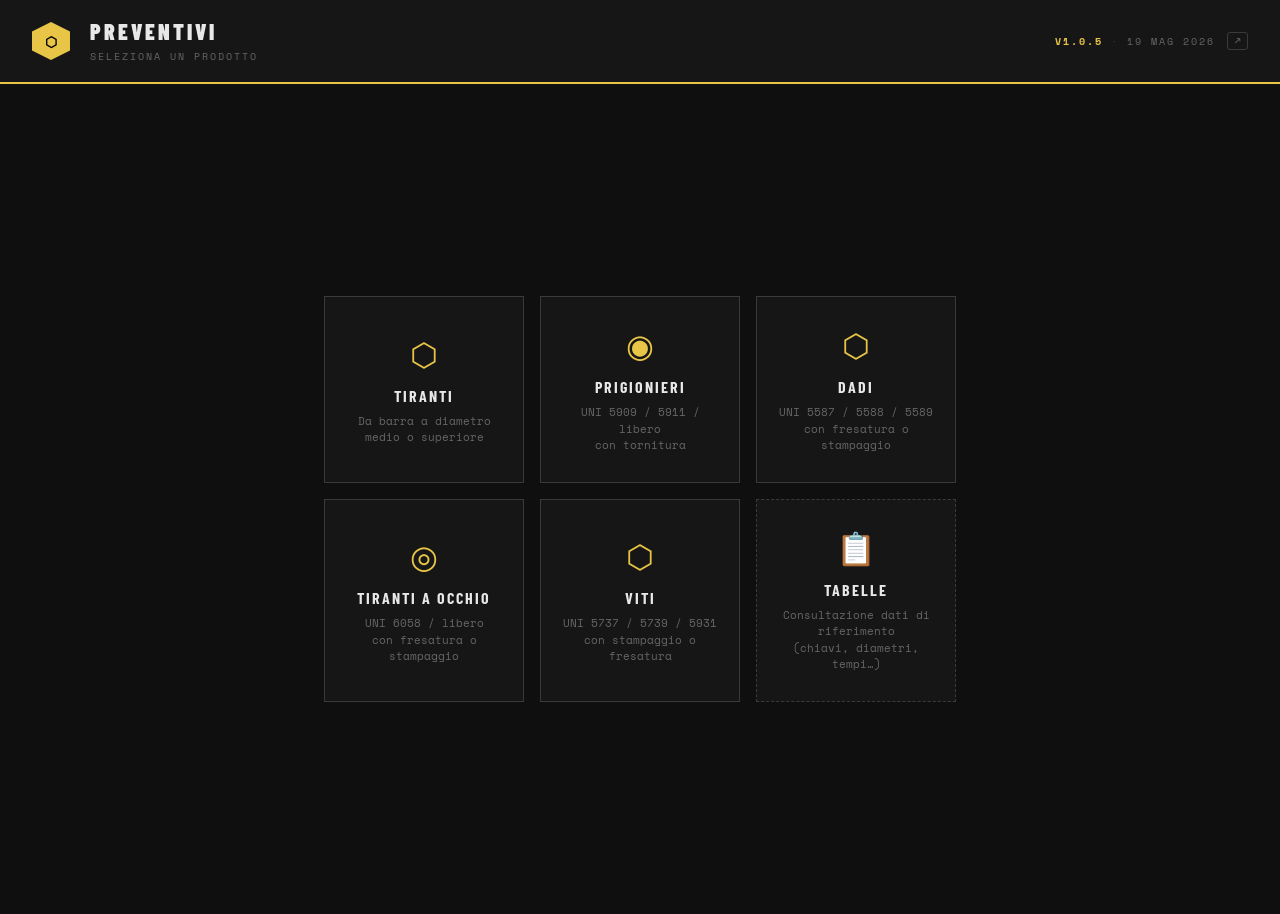
==== commit b79cb647: "refactor(taglio): callsite passano materiale_speciale; consultazione aggiornata - moduli/tiranti_uni" ====
--- a/index.html
+++ b/index.html
@@ -880,11 +880,11 @@
 // Ogni modulo esporta la sua funzione di calcolo principale.
 // Aggiungere un nuovo modulo = aggiungere una riga qui + un branch
 // in calcola() + la logica in renderResults().
-import { calcolaTiranti }     from './moduli/tiranti_unificato.js?v=16';
-import { calcolaDadi }        from './moduli/dadi.js?v=16';
-import { calcolaPrigionieri } from './moduli/prigionieri.js?v=16';
-import { parseDia, parseExpr, getDiametroMedio } from './lib/calcolo_comune.js?v=16';
-import { VERSION, VERSION_DATE, formatDataItaliana } from './lib/version.js?v=16';
+import { calcolaTiranti }     from './moduli/tiranti_unificato.js?v=17';
+import { calcolaDadi }        from './moduli/dadi.js?v=17';
+import { calcolaPrigionieri } from './moduli/prigionieri.js?v=17';
+import { parseDia, parseExpr, getDiametroMedio } from './lib/calcolo_comune.js?v=17';
+import { VERSION, VERSION_DATE, formatDataItaliana } from './lib/version.js?v=17';
 // tiranti_occhio.js viene importato dinamicamente in calcola()
 // per evitare che un file mancante blocchi l'intera applicazione
 
@@ -1566,7 +1566,7 @@
       }, T, TD);
     } else if (prodottoCorrente === 'tiranti_occhio') {
       // ── Tiranti a Occhio — import dinamico ───────────────
-      const { calcolaTirantiOcchio } = await import('./moduli/tiranti_occhio.js?v=16');
+      const { calcolaTirantiOcchio } = await import('./moduli/tiranti_occhio.js?v=17');
       const _diam_o  = getDiametroMedio(T, parseDia(getStr('dia')), getStr('passo'));
       const _min_o   = getToggleVal('minorato') === 'ON';
       const medio_override = _min_o ? _diam_o - getNum('riduzione_medio', 0.4) : 0;
@@ -1592,7 +1592,7 @@
 
     // ── Viti ─────────────────────────────────────────────
     if (prodottoCorrente === 'viti') {
-      const { calcolaViti } = await import('./moduli/viti.js?v=16');
+      const { calcolaViti } = await import('./moduli/viti.js?v=17');
       const _diam_v  = getDiametroMedio(T, parseDia(getStr('dia')), getStr('passo'));
       const _min_v   = getToggleVal('minorato') === 'ON';
       const medio_override = _min_v ? _diam_v - getNum('riduzione_medio', 0.4) : 0;
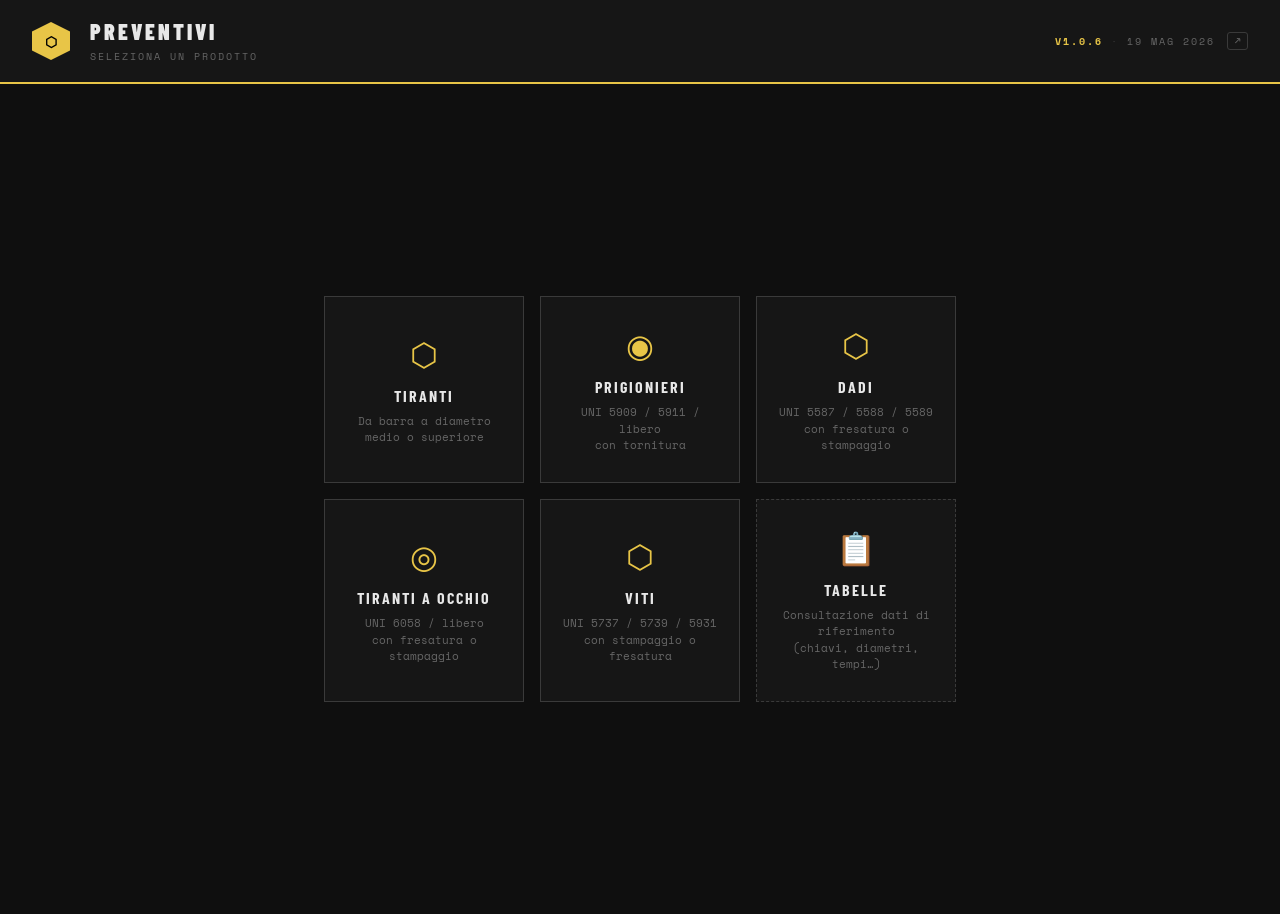
==== commit 1aa2369a: "fix(transcript): riallinea totale in € della prima riga dopo trattamento In tiranti_unificato e prig" ====
--- a/index.html
+++ b/index.html
@@ -1419,6 +1419,39 @@
   R.trattamento = tratt;
   R.costo_tot += tratt;
   R.costo_lav += tratt;
+
+  // Riallinea il totale in euro della prima riga del transcript "tempi
+  // gestionale" col nuovo R.costo_tot (post-bonifica). La bonifica NON
+  // diventa una voce-tempo: solo l'importo della riga di intestazione
+  // viene aggiornato.
+  // NB tiranti_occhio è ESENTE: il suo transcript non ha riga "€ totale"
+  // di intestazione (parte direttamente con TAGLI ...), quindi la
+  // sostituzione viene saltata silenziosamente. Da rivedere se/quando
+  // tiranti_occhio.js verrà uniformato agli altri due moduli.
+  if (typeof R.tempi_gestionale === 'string' && R.tempi_gestionale.length > 0) {
+    const nl = R.tempi_gestionale.indexOf('\n');
+    const prima_riga = nl >= 0 ? R.tempi_gestionale.slice(0, nl) : R.tempi_gestionale;
+    const resto      = nl >= 0 ? R.tempi_gestionale.slice(nl)    : '';
+    if (prima_riga.startsWith('€')) {
+      // Pattern atteso: "€ {importo} - da mat. ... kg"
+      const nuova_prima_riga = prima_riga.replace(
+        /^€\s*[\d.]+/,
+        `€ ${R.costo_tot.toFixed(2)}`
+      );
+      if (nuova_prima_riga === prima_riga) {
+        // La riga inizia con "€" ma il pattern importo non ha matchato.
+        // Cambio di formato non previsto: lascio il transcript invariato
+        // e segnalo, così una regressione futura non passa silenziosa.
+        console.warn(
+          'applicaTrattamento: prima riga inizia con € ma importo non trovato, transcript non aggiornato'
+        );
+      } else {
+        R.tempi_gestionale = nuova_prima_riga + resto;
+      }
+    }
+    // else: prima riga non inizia con € → caso atteso (es. tiranti_occhio).
+    // Skip silenzioso, nessun warn.
+  }
 }
 
 
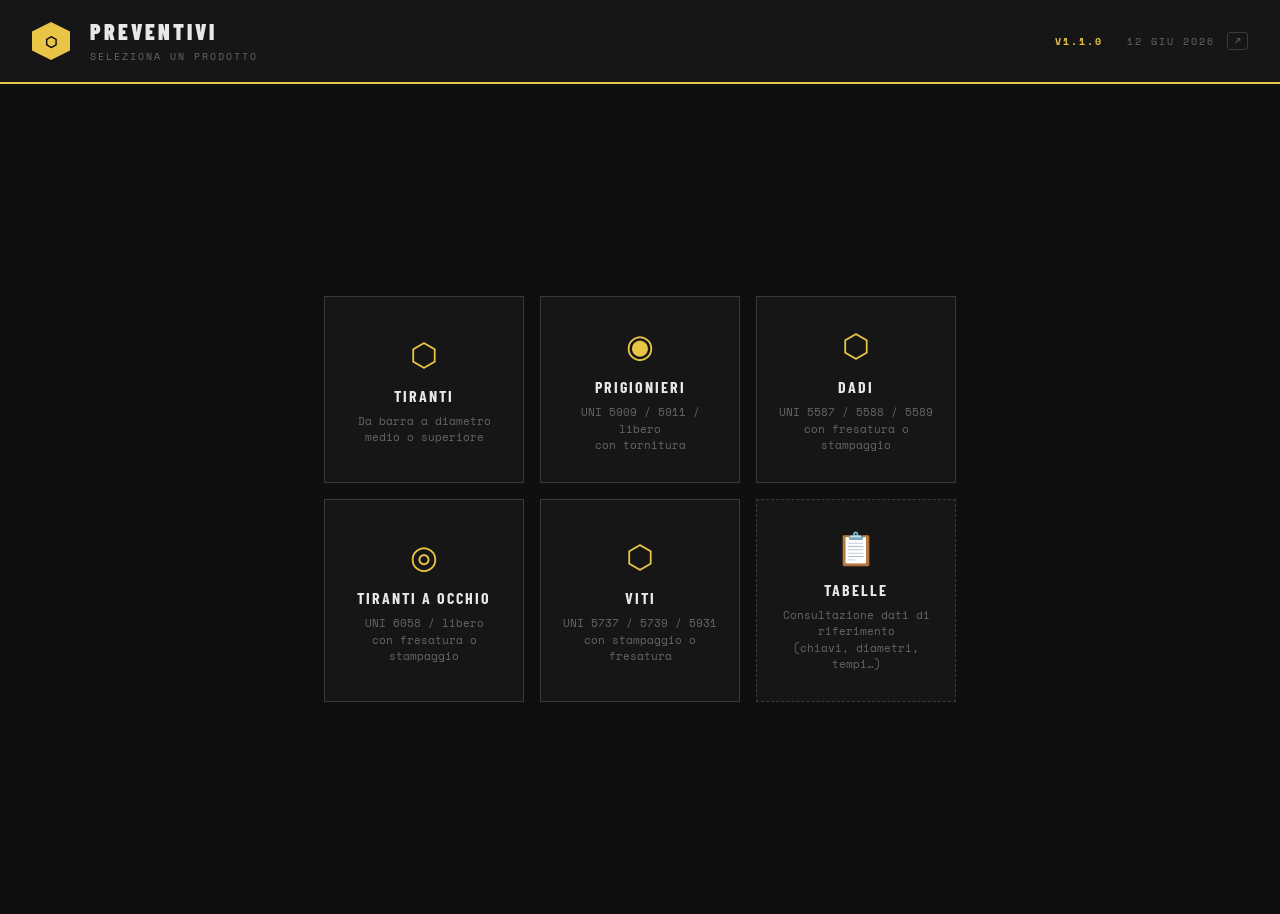
==== commit bfcb3a87: "feat(viti): via di lavorazione Fantina — v1.1.0 Terzo bottone nel toggle lav_vite (Stampaggio / Fres" ====
--- a/index.html
+++ b/index.html
@@ -736,6 +736,7 @@
         <div class="toggle-group">
           <button class="toggle-btn active" data-group="lav_vite" data-val="stamp">Stampaggio</button>
           <button class="toggle-btn"        data-group="lav_vite" data-val="fresa">Fresa / Tornitura</button>
+          <button class="toggle-btn"        data-group="lav_vite" data-val="fantina">Fantina</button>
         </div>
       </div>
 
@@ -880,11 +881,11 @@
 // Ogni modulo esporta la sua funzione di calcolo principale.
 // Aggiungere un nuovo modulo = aggiungere una riga qui + un branch
 // in calcola() + la logica in renderResults().
-import { calcolaTiranti }     from './moduli/tiranti_unificato.js?v=17';
-import { calcolaDadi }        from './moduli/dadi.js?v=17';
-import { calcolaPrigionieri } from './moduli/prigionieri.js?v=17';
-import { parseDia, parseExpr, getDiametroMedio } from './lib/calcolo_comune.js?v=17';
-import { VERSION, VERSION_DATE, formatDataItaliana } from './lib/version.js?v=17';
+import { calcolaTiranti }     from './moduli/tiranti_unificato.js?v=18';
+import { calcolaDadi }        from './moduli/dadi.js?v=18';
+import { calcolaPrigionieri } from './moduli/prigionieri.js?v=18';
+import { parseDia, parseExpr, getDiametroMedio } from './lib/calcolo_comune.js?v=18';
+import { VERSION, VERSION_DATE, formatDataItaliana } from './lib/version.js?v=18';
 // tiranti_occhio.js viene importato dinamicamente in calcola()
 // per evitare che un file mancante blocchi l'intera applicazione
 
@@ -1175,11 +1176,12 @@
         el.style.display = el.dataset.spec === btn.dataset.val ? 'block' : 'none';
       });
     }
-    // viti: fresa = mostra dia_disp_viti, filetto, dpl
+    // viti: fresa/fantina = mostra dia_disp_viti, filetto, dpl
+    // (fantina usa gli stessi campi della via fresa: tondo di partenza,
+    //  lunghezza filetto, Ø parte liscia — vedi ramo FANTINA in viti.js)
     if (group === 'lav_vite') {
-      const isFresa = btn.dataset.val === 'fresa';
       document.getElementById('row-dia-disp-viti').style.display = 'block'; // sempre
-      // con fresa mostra anche filetto e parte liscia
+      // con fresa/fantina mostra anche filetto e parte liscia
       document.getElementById('row-filetto-vite').style.display = 'block';
       document.getElementById('row-dpl-vite').style.display = 'block';
     }
@@ -1599,7 +1601,7 @@
       }, T, TD);
     } else if (prodottoCorrente === 'tiranti_occhio') {
       // ── Tiranti a Occhio — import dinamico ───────────────
-      const { calcolaTirantiOcchio } = await import('./moduli/tiranti_occhio.js?v=17');
+      const { calcolaTirantiOcchio } = await import('./moduli/tiranti_occhio.js?v=18');
       const _diam_o  = getDiametroMedio(T, parseDia(getStr('dia')), getStr('passo'));
       const _min_o   = getToggleVal('minorato') === 'ON';
       const medio_override = _min_o ? _diam_o - getNum('riduzione_medio', 0.4) : 0;
@@ -1625,7 +1627,7 @@
 
     // ── Viti ─────────────────────────────────────────────
     if (prodottoCorrente === 'viti') {
-      const { calcolaViti } = await import('./moduli/viti.js?v=17');
+      const { calcolaViti } = await import('./moduli/viti.js?v=18');
       const _diam_v  = getDiametroMedio(T, parseDia(getStr('dia')), getStr('passo'));
       const _min_v   = getToggleVal('minorato') === 'ON';
       const medio_override = _min_v ? _diam_v - getNum('riduzione_medio', 0.4) : 0;
@@ -1647,6 +1649,7 @@
         dia_parte_liscia:   getNum('dpl_vite', 0),
         chiave_tipo:        getToggleVal('chiave_tipo'),
         STAMPAGGIO:         getToggleVal('lav_vite') === 'stamp',
+        FANTINA:            getToggleVal('lav_vite') === 'fantina',
         TRATTAMENTO:        getToggle('trattamento_vite'),
         costo_bonifica_kg:  getNum('costo_bonifica_kg', T.trattamento_termico.costo_kg),
         forfait_bonifica:   getNum('forfait_bonifica', T.trattamento_termico.forfait),
@@ -1901,12 +1904,13 @@
       { label: '🟢 Materiale',   val: R.mat_cost_plus, sub: `peso grezzo: ${r(R.peso, 3)} kg (+${R.mod_qta} pz mat.)` },
       ...(R.bonifica     > 0 ? [{ label: '🌡 Trattamento',  val: R.bonifica,     sub: '' }] : []),
       ...(R.attrezzatura > 0 ? [{ label: '🔧 Attrezzatura', val: R.attrezzatura, sub: '' }] : []),
-      { label: '✂ Taglio',       val: R.ta,             sub: `setup: €${r(R.setup_taglio)}` },
+      ...(!R.FANTINA ? [{ label: '✂ Taglio',     val: R.ta,         sub: `setup: €${r(R.setup_taglio)}` }] : []),
       ...(R.ha_smusso  ? [{ label: '⟋ Smusso',     val: R.smusso_fin, sub: `setup: €${r(R.setup_smusso)}` }] : []),
       ...(R.ha_stamp   ? [{ label: '⬡ Stampaggio', val: R.stamp_fin,  sub: `setup: €${r(R.setup_stamp)}`  }] : []),
       ...(R.ha_stamp   ? [{ label: `⟐ Sbavatura (${R.sbav_macchina})`,  val: R.sbav_fin,   sub: `setup: €${r(R.setup_sbav)}`  }] : []),
       ...(R.ha_torn    ? [{ label: '◎ Tornitura',  val: R.torn_fin,   sub: `setup: €${r(R.setup_torn)}`  }] : []),
       ...(R.ha_fresa   ? [{ label: '⟋ Fresatura',  val: R.fresa_fin,  sub: `setup: €${r(R.setup_fresa)}` }] : []),
+      ...(R.FANTINA    ? [{ label: '◎ Fantina',    val: R.fantina_fin, sub: `setup: €${r(R.setup_fantina)}` }] : []),
       { label: '⟳ Rullatura',    val: R.rull_fin,       sub: `setup: €${r(R.setup_rull)}` },
       ...(R.ha_raddr   ? [{ label: '📐 Raddrizzatura', val: R.raddr_fin, sub: `setup: €${r(R.setup_raddr)}` }] : []),
       { label: '🏷 Marcatura',    val: R.marc_fin,       sub: '' },
@@ -2072,20 +2076,22 @@
       <div class="tempo-cell"><div class="tc-label">A.Marcatura</div><div class="tc-val">${R.tempo_setup_marc}<span class="tc-unit"> s</span></div></div>`;
   } else if (isViti) {
     tempiGridHTML = `
-      <div class="tempo-cell"><div class="tc-label">Taglio</div><div class="tc-val">${Math.round(R.t_taglio)}<span class="tc-unit"> s</span></div></div>
+      ${!R.FANTINA ? `<div class="tempo-cell"><div class="tc-label">Taglio</div><div class="tc-val">${Math.round(R.t_taglio)}<span class="tc-unit"> s</span></div></div>` : ''}
       ${R.ha_smusso ? `<div class="tempo-cell"><div class="tc-label">Smusso</div><div class="tc-val">${Math.round(R.t_smusso)}<span class="tc-unit"> s</span></div></div>` : ''}
       ${R.ha_stamp  ? `<div class="tempo-cell"><div class="tc-label">Stampaggio</div><div class="tc-val">${Math.round(R.t_stamp)}<span class="tc-unit"> s</span></div></div>` : ''}
       ${R.ha_stamp  ? `<div class="tempo-cell"><div class="tc-label">Sbavatura</div><div class="tc-val">${Math.round(R.t_sbav)}<span class="tc-unit"> s</span></div></div>` : ''}
       ${R.ha_torn   ? `<div class="tempo-cell"><div class="tc-label">Tornitura</div><div class="tc-val">${Math.round(R.t_torn)}<span class="tc-unit"> s</span></div></div>` : ''}
       ${R.ha_fresa  ? `<div class="tempo-cell"><div class="tc-label">Fresatura</div><div class="tc-val">${Math.round(R.t_fresa)}<span class="tc-unit"> s</span></div></div>` : ''}
+      ${R.FANTINA   ? `<div class="tempo-cell"><div class="tc-label">Fantina</div><div class="tc-val">${Math.round(R.t_fantina)}<span class="tc-unit"> s</span></div></div>` : ''}
       <div class="tempo-cell"><div class="tc-label">Rullatura</div><div class="tc-val">${Math.round(R.t_rulla)}<span class="tc-unit"> s</span></div></div>
       ${R.ha_raddr  ? `<div class="tempo-cell"><div class="tc-label">Raddrizzatura</div><div class="tc-val">${Math.round(R.t_raddr)}<span class="tc-unit"> s</span></div></div>` : ''}
-      <div class="tempo-cell"><div class="tc-label">A.Taglio</div><div class="tc-val">300<span class="tc-unit"> s</span></div></div>
+      ${!R.FANTINA ? `<div class="tempo-cell"><div class="tc-label">A.Taglio</div><div class="tc-val">300<span class="tc-unit"> s</span></div></div>` : ''}
       ${R.ha_smusso ? `<div class="tempo-cell"><div class="tc-label">A.Smusso</div><div class="tc-val">1800<span class="tc-unit"> s</span></div></div>` : ''}
       ${R.ha_stamp  ? `<div class="tempo-cell"><div class="tc-label">A.Stamp.</div><div class="tc-val">3600<span class="tc-unit"> s</span></div></div>` : ''}
       ${R.ha_stamp  ? `<div class="tempo-cell"><div class="tc-label">A.Sbavat.</div><div class="tc-val">${R.setup_sbav_sec}<span class="tc-unit"> s</span></div></div>` : ''}
       ${R.ha_torn   ? `<div class="tempo-cell"><div class="tc-label">A.Torn1</div><div class="tc-val">3600<span class="tc-unit"> s</span></div></div>` : ''}
       ${R.ha_fresa  ? `<div class="tempo-cell"><div class="tc-label">A.Fresa</div><div class="tc-val">3600<span class="tc-unit"> s</span></div></div>` : ''}
+      ${R.FANTINA   ? `<div class="tempo-cell"><div class="tc-label">A.Fantina</div><div class="tc-val">7200<span class="tc-unit"> s</span></div></div>` : ''}
       <div class="tempo-cell"><div class="tc-label">A.Rullatura</div><div class="tc-val">1800<span class="tc-unit"> s</span></div></div>
       ${R.ha_raddr  ? `<div class="tempo-cell"><div class="tc-label">A.Raddr.</div><div class="tc-val">1800<span class="tc-unit"> s</span></div></div>` : ''}`;
   } else if (isOcchio) {
@@ -2162,6 +2168,7 @@
       ${isViti  && R.ha_stamp  ? bar('Stampaggio', R.stamp_fin + R.setup_stamp, 'torn') : ''}
       ${isViti  && R.ha_torn   ? bar('Tornitura',  R.torn_fin  + R.setup_torn,  'torn') : ''}
       ${isViti  && R.ha_fresa  ? bar('Fresatura',  R.fresa_fin + R.setup_fresa, 'smusso') : ''}
+      ${isViti  && R.FANTINA   ? bar('Fantina',    R.fantina_fin + R.setup_fantina, 'torn') : ''}
       ${isViti  ? bar('Rullatura', R.rull_fin + R.setup_rull, 'rull') : ''}
       ${!isDadi && !isPrig && !isOcchio && !isViti &&  isTornito ? bar('Tornitura', R.torni_fin + R.setup_torn, 'torn') : ''}
       ${!isDadi && !isPrig && !isOcchio && !isViti && !isTornito ? bar('Taglio',    R.taglio_fin + R.setup_taglio, 'taglio') : ''}
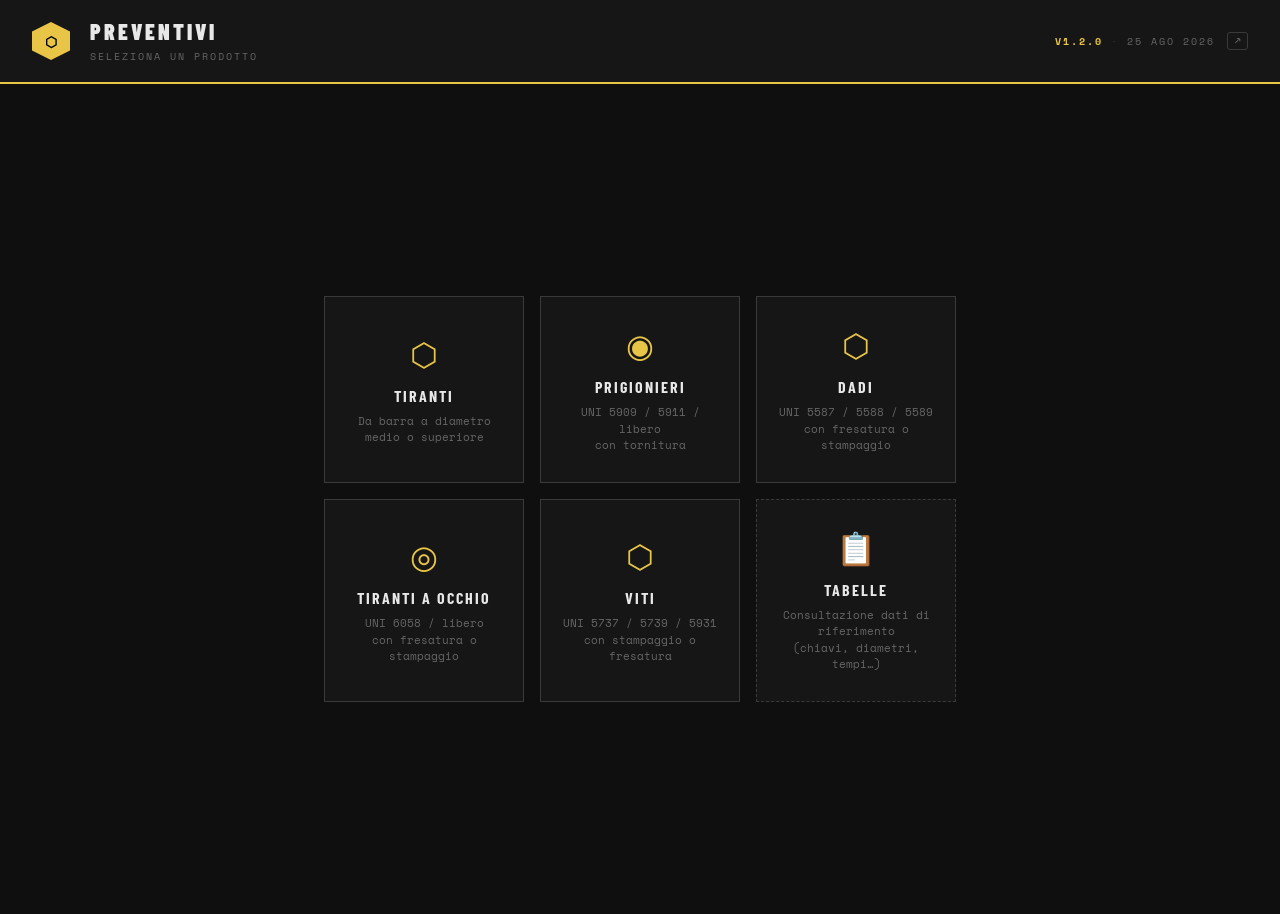
==== commit 6a2e06d2: "feat(viti): via di lavorazione fusto (semilavorato non filettato) Aggiunge il fusto: vite con testa " ====
--- a/index.html
+++ b/index.html
@@ -737,6 +737,8 @@
           <button class="toggle-btn active" data-group="lav_vite" data-val="stamp">Stampaggio</button>
           <button class="toggle-btn"        data-group="lav_vite" data-val="fresa">Fresa / Tornitura</button>
           <button class="toggle-btn"        data-group="lav_vite" data-val="fantina">Fantina</button>
+          <button class="toggle-btn fusto-opt" data-group="lav_vite" data-val="fusto_liscio">Fusto liscio</button>
+          <button class="toggle-btn fusto-opt" data-group="lav_vite" data-val="fusto_smusso">Fusto smussato</button>
         </div>
       </div>
 
@@ -881,11 +883,11 @@
 // Ogni modulo esporta la sua funzione di calcolo principale.
 // Aggiungere un nuovo modulo = aggiungere una riga qui + un branch
 // in calcola() + la logica in renderResults().
-import { calcolaTiranti }     from './moduli/tiranti_unificato.js?v=18';
-import { calcolaDadi }        from './moduli/dadi.js?v=18';
-import { calcolaPrigionieri } from './moduli/prigionieri.js?v=18';
-import { parseDia, parseExpr, getDiametroMedio } from './lib/calcolo_comune.js?v=18';
-import { VERSION, VERSION_DATE, formatDataItaliana } from './lib/version.js?v=18';
+import { calcolaTiranti }     from './moduli/tiranti_unificato.js?v=19';
+import { calcolaDadi }        from './moduli/dadi.js?v=19';
+import { calcolaPrigionieri } from './moduli/prigionieri.js?v=19';
+import { parseDia, parseExpr, getDiametroMedio } from './lib/calcolo_comune.js?v=19';
+import { VERSION, VERSION_DATE, formatDataItaliana } from './lib/version.js?v=19';
 // tiranti_occhio.js viene importato dinamicamente in calcola()
 // per evitare che un file mancante blocchi l'intera applicazione
 
@@ -1055,6 +1057,10 @@
   show('row-filetto-vite',  isViti);
   show('row-dpl-vite',      isViti);
   show('row-dia-disp-viti', isViti);
+  // Opzioni fusto: visibili solo per 5737/5931. Il default attivo dopo il
+  // reset toggle è 5737, che non passa dal click handler → serve qui, altrimenti
+  // i bottoni fusto resterebbero nascosti fino a un cambio-e-ritorno di tipo.
+  if (isViti) aggiornaOpzioniFusto();
   // Il blocco testa speciale dipende anche da tipo_vite — gestito
   // dal toggle handler; qui lo nascondiamo al reset.
   show('row-testa-speciale', false);
@@ -1169,6 +1175,9 @@
         // ripristina la visibilità gestita da aggiornaChiaveTipo (solo per pollici)
         aggiornaChiaveTipo();
       }
+      // Aggiorna disponibilità delle opzioni fusto (solo 5737/5931) e, se
+      // erano selezionate su un tipo che non le ammette, riporta a stampaggio.
+      aggiornaOpzioniFusto();
     }
     // viti speciale: cambia tipologia testa → mostra solo i campi di quella tipologia
     if (group === 'tipo_testa_speciale') {
@@ -1176,14 +1185,10 @@
         el.style.display = el.dataset.spec === btn.dataset.val ? 'block' : 'none';
       });
     }
-    // viti: fresa/fantina = mostra dia_disp_viti, filetto, dpl
-    // (fantina usa gli stessi campi della via fresa: tondo di partenza,
-    //  lunghezza filetto, Ø parte liscia — vedi ramo FANTINA in viti.js)
+    // viti: la barra di partenza è sempre visibile; filetto e parte liscia
+    // sono nascosti dalle varianti fusto (valori forzati in viti.js).
     if (group === 'lav_vite') {
-      document.getElementById('row-dia-disp-viti').style.display = 'block'; // sempre
-      // con fresa/fantina mostra anche filetto e parte liscia
-      document.getElementById('row-filetto-vite').style.display = 'block';
-      document.getElementById('row-dpl-vite').style.display = 'block';
+      aggiornaCampiLavVite();
     }
     // dia_disponibile: SI = barra a diametro medio, NO = inserisci diametro manuale
     if (group === 'dia_disponibile') {
@@ -1250,6 +1255,45 @@
   const opt = sel.options[sel.selectedIndex];
   const isPollici = opt && opt.parentElement.label === 'Pollici';
   document.getElementById('row-chiave-tipo').style.display = isPollici ? '' : 'none';
+}
+
+// ─── OPZIONI FUSTO (VITI) ─────────────────────────────────────
+// Le due varianti fusto (liscio/smussato) sono nel gruppo lav_vite ma
+// hanno senso solo per teste 5737/5931. Le mostro/nascondo qui, e se
+// diventano indisponibili mentre una era selezionata riporto lav_vite a
+// 'stamp' (stesso approccio di reset gruppo già usato per dia_disponibile
+// e trattamento). NB: da chiamare sia al click su tipo_vite sia all'init,
+// perché il default 5737 non passa dal click handler.
+function resetGruppoToggle(group, val) {
+  document.querySelectorAll(`.toggle-btn[data-group="${group}"]`)
+    .forEach(b => b.classList.toggle('active', b.dataset.val === val));
+}
+
+function aggiornaOpzioniFusto() {
+  if (prodottoCorrente !== 'viti') return;
+  const tipo = getToggleVal('tipo_vite');
+  const abilitato = tipo === '5737' || tipo === '5931';
+  document.querySelectorAll('.toggle-btn.fusto-opt')
+    .forEach(b => { b.style.display = abilitato ? '' : 'none'; });
+  // Fusto non più disponibile ma ancora selezionato → torna a stampaggio.
+  const lav = getToggleVal('lav_vite');
+  if (!abilitato && (lav === 'fusto_liscio' || lav === 'fusto_smusso')) {
+    resetGruppoToggle('lav_vite', 'stamp');
+  }
+  aggiornaCampiLavVite();
+}
+
+// Con una variante fusto attiva, filetto e Ø parte liscia sono forzati in
+// viti.js (filet=0, dpl=dian) e la filettatura totale non ha senso: nasconderli
+// evita di mostrare campi ininfluenti. La barra di partenza resta visibile.
+function aggiornaCampiLavVite() {
+  if (prodottoCorrente !== 'viti') return;
+  const lav = getToggleVal('lav_vite');
+  const isFusto = lav === 'fusto_liscio' || lav === 'fusto_smusso';
+  document.getElementById('row-dia-disp-viti').style.display = 'block';
+  document.getElementById('row-filetto-vite').style.display = isFusto ? 'none' : 'block';
+  document.getElementById('row-dpl-vite').style.display     = isFusto ? 'none' : 'block';
+  document.getElementById('row-tf-vite').style.display      = isFusto ? 'none' : 'block';
 }
 
 document.getElementById('dia').addEventListener('change', aggiornaChiaveTipo);
@@ -1601,7 +1645,7 @@
       }, T, TD);
     } else if (prodottoCorrente === 'tiranti_occhio') {
       // ── Tiranti a Occhio — import dinamico ───────────────
-      const { calcolaTirantiOcchio } = await import('./moduli/tiranti_occhio.js?v=18');
+      const { calcolaTirantiOcchio } = await import('./moduli/tiranti_occhio.js?v=19');
       const _diam_o  = getDiametroMedio(T, parseDia(getStr('dia')), getStr('passo'));
       const _min_o   = getToggleVal('minorato') === 'ON';
       const medio_override = _min_o ? _diam_o - getNum('riduzione_medio', 0.4) : 0;
@@ -1627,11 +1671,17 @@
 
     // ── Viti ─────────────────────────────────────────────
     if (prodottoCorrente === 'viti') {
-      const { calcolaViti } = await import('./moduli/viti.js?v=18');
+      const { calcolaViti } = await import('./moduli/viti.js?v=19');
       const _diam_v  = getDiametroMedio(T, parseDia(getStr('dia')), getStr('passo'));
       const _min_v   = getToggleVal('minorato') === 'ON';
       const medio_override = _min_v ? _diam_v - getNum('riduzione_medio', 0.4) : 0;
       const _tipo_vite = getToggleVal('tipo_vite');
+      // Le due varianti fusto vivono nel gruppo lav_vite: sono comunque
+      // stampate (STAMPAGGIO true), mai in fantina. FUSTO deriva dal data-val.
+      const _lav   = getToggleVal('lav_vite');
+      const _fusto = _lav === 'fusto_liscio' ? 'liscio'
+                   : _lav === 'fusto_smusso' ? 'smussato'
+                   : 'no';
       const _inp = {
         tipo:               _tipo_vite,
         dia_raw:            getStr('dia'),
@@ -1648,8 +1698,9 @@
         filetto_override:   getNum('filetto_vite', 0),
         dia_parte_liscia:   getNum('dpl_vite', 0),
         chiave_tipo:        getToggleVal('chiave_tipo'),
-        STAMPAGGIO:         getToggleVal('lav_vite') === 'stamp',
-        FANTINA:            getToggleVal('lav_vite') === 'fantina',
+        STAMPAGGIO:         _lav === 'stamp' || _fusto !== 'no',
+        FANTINA:            _lav === 'fantina',
+        FUSTO:              _fusto,
         TRATTAMENTO:        getToggle('trattamento_vite'),
         costo_bonifica_kg:  getNum('costo_bonifica_kg', T.trattamento_termico.costo_kg),
         forfait_bonifica:   getNum('forfait_bonifica', T.trattamento_termico.forfait),
@@ -1911,7 +1962,7 @@
       ...(R.ha_torn    ? [{ label: '◎ Tornitura',  val: R.torn_fin,   sub: `setup: €${r(R.setup_torn)}`  }] : []),
       ...(R.ha_fresa   ? [{ label: '⟋ Fresatura',  val: R.fresa_fin,  sub: `setup: €${r(R.setup_fresa)}` }] : []),
       ...(R.FANTINA    ? [{ label: '◎ Fantina',    val: R.fantina_fin, sub: `setup: €${r(R.setup_fantina)}` }] : []),
-      { label: '⟳ Rullatura',    val: R.rull_fin,       sub: `setup: €${r(R.setup_rull)}` },
+      ...(R.ha_rulla   ? [{ label: '⟳ Rullatura',    val: R.rull_fin,   sub: `setup: €${r(R.setup_rull)}` }] : []),
       ...(R.ha_raddr   ? [{ label: '📐 Raddrizzatura', val: R.raddr_fin, sub: `setup: €${r(R.setup_raddr)}` }] : []),
       { label: '🏷 Marcatura',    val: R.marc_fin,       sub: '' },
     ];
@@ -1992,7 +2043,7 @@
     <div class="result-card">
       <div class="breakdown-title">▎ Geometria vite</div>
       <div class="cost-grid" style="margin-top:0">
-        <div class="cost-row"><div class="cost-row-label">Tipo</div><div class="cost-row-value">UNI ${R.tipo}</div></div>
+        <div class="cost-row"><div class="cost-row-label">Tipo</div><div class="cost-row-value">${R.tipo_display}</div></div>
         <div class="cost-row"><div class="cost-row-label">Filetto</div><div class="cost-row-value">${r(R.filet, 1)} mm</div></div>
         ${R.lungh_liscia > 0 ? `<div class="cost-row"><div class="cost-row-label">Parte liscia</div><div class="cost-row-value">${r(R.lungh_liscia, 1)} mm</div></div>` : ''}
         <div class="cost-row"><div class="cost-row-label">Altezza testa</div><div class="cost-row-value">${r(R.h_testa, 1)} mm</div></div>
@@ -2083,7 +2134,7 @@
       ${R.ha_torn   ? `<div class="tempo-cell"><div class="tc-label">Tornitura</div><div class="tc-val">${Math.round(R.t_torn)}<span class="tc-unit"> s</span></div></div>` : ''}
       ${R.ha_fresa  ? `<div class="tempo-cell"><div class="tc-label">Fresatura</div><div class="tc-val">${Math.round(R.t_fresa)}<span class="tc-unit"> s</span></div></div>` : ''}
       ${R.FANTINA   ? `<div class="tempo-cell"><div class="tc-label">Fantina</div><div class="tc-val">${Math.round(R.t_fantina)}<span class="tc-unit"> s</span></div></div>` : ''}
-      <div class="tempo-cell"><div class="tc-label">Rullatura</div><div class="tc-val">${Math.round(R.t_rulla)}<span class="tc-unit"> s</span></div></div>
+      ${R.ha_rulla  ? `<div class="tempo-cell"><div class="tc-label">Rullatura</div><div class="tc-val">${Math.round(R.t_rulla)}<span class="tc-unit"> s</span></div></div>` : ''}
       ${R.ha_raddr  ? `<div class="tempo-cell"><div class="tc-label">Raddrizzatura</div><div class="tc-val">${Math.round(R.t_raddr)}<span class="tc-unit"> s</span></div></div>` : ''}
       ${!R.FANTINA ? `<div class="tempo-cell"><div class="tc-label">A.Taglio</div><div class="tc-val">300<span class="tc-unit"> s</span></div></div>` : ''}
       ${R.ha_smusso ? `<div class="tempo-cell"><div class="tc-label">A.Smusso</div><div class="tc-val">1800<span class="tc-unit"> s</span></div></div>` : ''}
@@ -2092,7 +2143,7 @@
       ${R.ha_torn   ? `<div class="tempo-cell"><div class="tc-label">A.Torn1</div><div class="tc-val">3600<span class="tc-unit"> s</span></div></div>` : ''}
       ${R.ha_fresa  ? `<div class="tempo-cell"><div class="tc-label">A.Fresa</div><div class="tc-val">3600<span class="tc-unit"> s</span></div></div>` : ''}
       ${R.FANTINA   ? `<div class="tempo-cell"><div class="tc-label">A.Fantina</div><div class="tc-val">7200<span class="tc-unit"> s</span></div></div>` : ''}
-      <div class="tempo-cell"><div class="tc-label">A.Rullatura</div><div class="tc-val">1800<span class="tc-unit"> s</span></div></div>
+      ${R.ha_rulla  ? `<div class="tempo-cell"><div class="tc-label">A.Rullatura</div><div class="tc-val">1800<span class="tc-unit"> s</span></div></div>` : ''}
       ${R.ha_raddr  ? `<div class="tempo-cell"><div class="tc-label">A.Raddr.</div><div class="tc-val">1800<span class="tc-unit"> s</span></div></div>` : ''}`;
   } else if (isOcchio) {
     tempiGridHTML = R.STAMPAGGIO ? `
@@ -2169,7 +2220,7 @@
       ${isViti  && R.ha_torn   ? bar('Tornitura',  R.torn_fin  + R.setup_torn,  'torn') : ''}
       ${isViti  && R.ha_fresa  ? bar('Fresatura',  R.fresa_fin + R.setup_fresa, 'smusso') : ''}
       ${isViti  && R.FANTINA   ? bar('Fantina',    R.fantina_fin + R.setup_fantina, 'torn') : ''}
-      ${isViti  ? bar('Rullatura', R.rull_fin + R.setup_rull, 'rull') : ''}
+      ${isViti  && R.ha_rulla ? bar('Rullatura', R.rull_fin + R.setup_rull, 'rull') : ''}
       ${!isDadi && !isPrig && !isOcchio && !isViti &&  isTornito ? bar('Tornitura', R.torni_fin + R.setup_torn, 'torn') : ''}
       ${!isDadi && !isPrig && !isOcchio && !isViti && !isTornito ? bar('Taglio',    R.taglio_fin + R.setup_taglio, 'taglio') : ''}
       ${!isDadi && !isPrig && !isOcchio && !isViti && !isTornito ? bar('Smusso',    R.smusso_fin + R.setup_smusso, 'smusso') : ''}
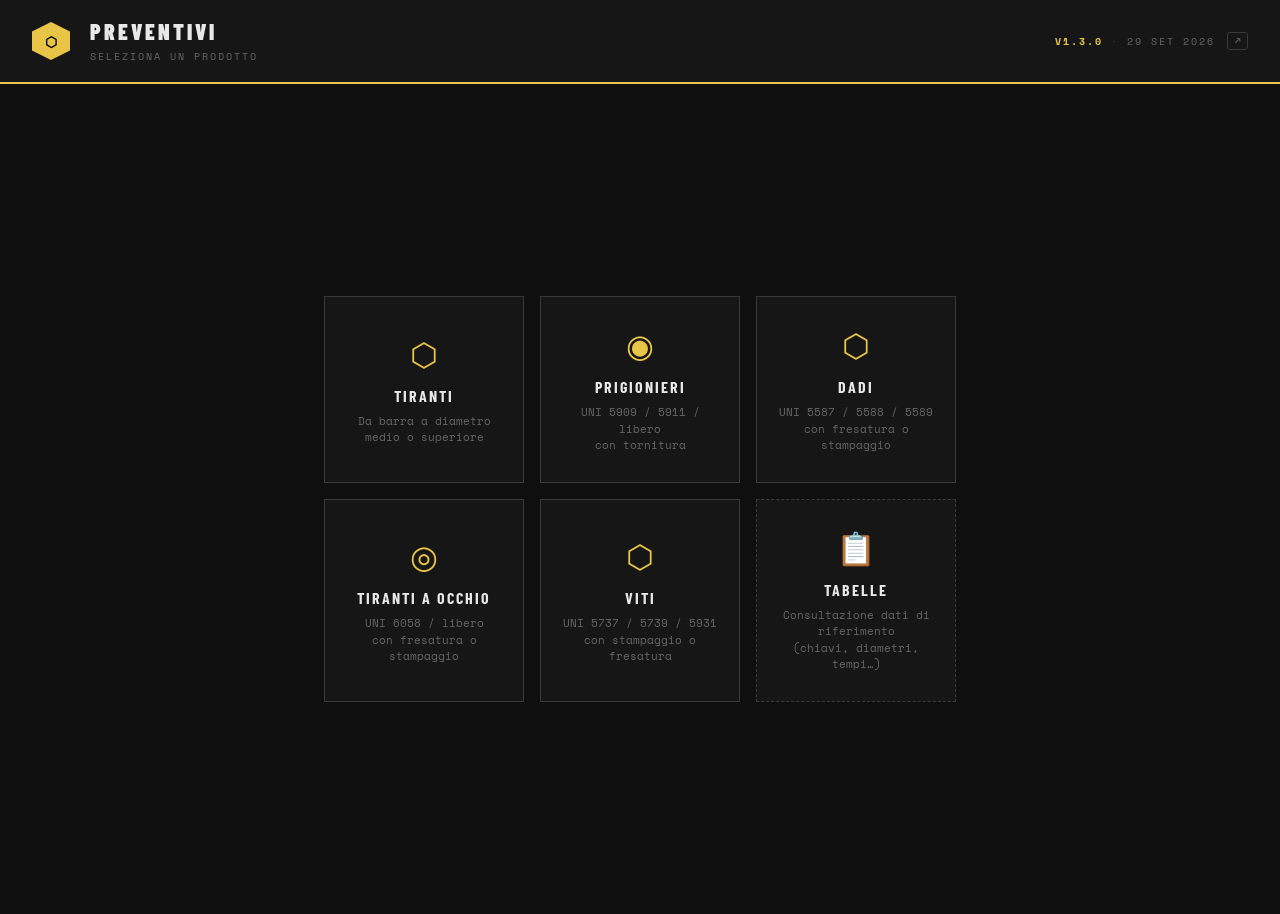
==== commit 60a544ef: "release: v1.3.0 — route fantina + stampaggio (viti) Co-Authored-By: Claude Opus 5.5 <noreply@anthrop" ====
--- a/index.html
+++ b/index.html
@@ -39,7 +39,7 @@
   <meta name="viewport" content="width=device-width, initial-scale=1.0">
   <title>Preventivi — Calcolo Costi</title>
   <!-- foglio stile esterno: tutto il CSS è in stile.css, non qui dentro -->
-  <link rel="stylesheet" href="stile.css">
+  <link rel="stylesheet" href="stile.css?v=20">
 </head>
 <body>
 
@@ -202,8 +202,20 @@
         </div>
       </div>
 
+      <div id="row-lav-vite" class="form-group" style="display:none">
+        <label>Lavorazione testa</label>
+        <div class="toggle-group toggle-group-2col">
+          <button class="toggle-btn active" data-group="lav_vite" data-val="stamp">Stampaggio</button>
+          <button class="toggle-btn"        data-group="lav_vite" data-val="fresa">Fresa / Tornitura</button>
+          <button class="toggle-btn"        data-group="lav_vite" data-val="fantina">Fantina</button>
+          <button class="toggle-btn"        data-group="lav_vite" data-val="fantina_stamp">Fantina + stampaggio</button>
+          <button class="toggle-btn fusto-opt" data-group="lav_vite" data-val="fusto_liscio">Fusto liscio</button>
+          <button class="toggle-btn fusto-opt" data-group="lav_vite" data-val="fusto_smusso">Fusto smussato</button>
+        </div>
+      </div>
+
       <div id="row-dia-disp-viti" class="form-group" style="display:none">
-        <label>Diametro barra di partenza (mm)</label>
+        <label>Diametro barra di partenza (mm)<span id="dia-disp-viti-obbl" style="display:none"> — obbligatorio</span></label>
         <input type="text" inputmode="decimal" id="dia_disp_viti" value="30">
       </div>
 
@@ -731,17 +743,6 @@
         </div>
       </div>
 
-      <div id="row-lav-vite" class="form-group" style="display:none">
-        <label>Lavorazione testa</label>
-        <div class="toggle-group">
-          <button class="toggle-btn active" data-group="lav_vite" data-val="stamp">Stampaggio</button>
-          <button class="toggle-btn"        data-group="lav_vite" data-val="fresa">Fresa / Tornitura</button>
-          <button class="toggle-btn"        data-group="lav_vite" data-val="fantina">Fantina</button>
-          <button class="toggle-btn fusto-opt" data-group="lav_vite" data-val="fusto_liscio">Fusto liscio</button>
-          <button class="toggle-btn fusto-opt" data-group="lav_vite" data-val="fusto_smusso">Fusto smussato</button>
-        </div>
-      </div>
-
       <div id="row-trattamento-vite" class="form-group" style="display:none">
         <label>Trattamento termico</label>
         <div class="toggle-group">
@@ -883,11 +884,11 @@
 // Ogni modulo esporta la sua funzione di calcolo principale.
 // Aggiungere un nuovo modulo = aggiungere una riga qui + un branch
 // in calcola() + la logica in renderResults().
-import { calcolaTiranti }     from './moduli/tiranti_unificato.js?v=19';
-import { calcolaDadi }        from './moduli/dadi.js?v=19';
-import { calcolaPrigionieri } from './moduli/prigionieri.js?v=19';
-import { parseDia, parseExpr, getDiametroMedio } from './lib/calcolo_comune.js?v=19';
-import { VERSION, VERSION_DATE, formatDataItaliana } from './lib/version.js?v=19';
+import { calcolaTiranti }     from './moduli/tiranti_unificato.js?v=20';
+import { calcolaDadi }        from './moduli/dadi.js?v=20';
+import { calcolaPrigionieri } from './moduli/prigionieri.js?v=20';
+import { parseDia, parseExpr, getDiametroMedio, MAT_INOX } from './lib/calcolo_comune.js?v=20';
+import { VERSION, VERSION_DATE, formatDataItaliana } from './lib/version.js?v=20';
 // tiranti_occhio.js viene importato dinamicamente in calcola()
 // per evitare che un file mancante blocchi l'intera applicazione
 
@@ -1286,11 +1287,14 @@
 // Con una variante fusto attiva, filetto e Ø parte liscia sono forzati in
 // viti.js (filet=0, dpl=dian) e la filettatura totale non ha senso: nasconderli
 // evita di mostrare campi ininfluenti. La barra di partenza resta visibile.
+// Con Fantina + stampaggio la barra è obbligatoria (niente default): la
+// label lo segnala, il modulo dà l'errore se il campo è vuoto.
 function aggiornaCampiLavVite() {
   if (prodottoCorrente !== 'viti') return;
   const lav = getToggleVal('lav_vite');
   const isFusto = lav === 'fusto_liscio' || lav === 'fusto_smusso';
   document.getElementById('row-dia-disp-viti').style.display = 'block';
+  document.getElementById('dia-disp-viti-obbl').style.display = lav === 'fantina_stamp' ? '' : 'none';
   document.getElementById('row-filetto-vite').style.display = isFusto ? 'none' : 'block';
   document.getElementById('row-dpl-vite').style.display     = isFusto ? 'none' : 'block';
   document.getElementById('row-tf-vite').style.display      = isFusto ? 'none' : 'block';
@@ -1645,7 +1649,7 @@
       }, T, TD);
     } else if (prodottoCorrente === 'tiranti_occhio') {
       // ── Tiranti a Occhio — import dinamico ───────────────
-      const { calcolaTirantiOcchio } = await import('./moduli/tiranti_occhio.js?v=19');
+      const { calcolaTirantiOcchio } = await import('./moduli/tiranti_occhio.js?v=20');
       const _diam_o  = getDiametroMedio(T, parseDia(getStr('dia')), getStr('passo'));
       const _min_o   = getToggleVal('minorato') === 'ON';
       const medio_override = _min_o ? _diam_o - getNum('riduzione_medio', 0.4) : 0;
@@ -1671,14 +1675,16 @@
 
     // ── Viti ─────────────────────────────────────────────
     if (prodottoCorrente === 'viti') {
-      const { calcolaViti } = await import('./moduli/viti.js?v=19');
+      const { calcolaViti } = await import('./moduli/viti.js?v=20');
       const _diam_v  = getDiametroMedio(T, parseDia(getStr('dia')), getStr('passo'));
       const _min_v   = getToggleVal('minorato') === 'ON';
       const medio_override = _min_v ? _diam_v - getNum('riduzione_medio', 0.4) : 0;
       const _tipo_vite = getToggleVal('tipo_vite');
       // Le due varianti fusto vivono nel gruppo lav_vite: sono comunque
       // stampate (STAMPAGGIO true), mai in fantina. FUSTO deriva dal data-val.
+      // Fantina + stampaggio: route stampata (STAMPAGGIO true) + FANTINA_STAMP.
       const _lav   = getToggleVal('lav_vite');
+      const _fantina_stamp = _lav === 'fantina_stamp';
       const _fusto = _lav === 'fusto_liscio' ? 'liscio'
                    : _lav === 'fusto_smusso' ? 'smussato'
                    : 'no';
@@ -1693,13 +1699,16 @@
         materiale_speciale: getStr('materiale_speciale'),
         dens_altro:         getNum('dens_altro', 7.916),
         costo_mat_override: getNum('costo_mat_base', 0) * (1 + getNum('costo_mat_ricarico', 10) / 100),
-        dia_disp_raw:       getNum('dia_disp_viti', 30),
+        // Con Fantina + stampaggio la barra è obbligatoria: passo il valore
+        // grezzo, così un campo vuoto arriva vuoto e il modulo dà l'errore.
+        dia_disp_raw:       _fantina_stamp ? getStr('dia_disp_viti') : getNum('dia_disp_viti', 30),
         TF:                 getToggle('tf_vite'),
         filetto_override:   getNum('filetto_vite', 0),
         dia_parte_liscia:   getNum('dpl_vite', 0),
         chiave_tipo:        getToggleVal('chiave_tipo'),
-        STAMPAGGIO:         _lav === 'stamp' || _fusto !== 'no',
+        STAMPAGGIO:         _lav === 'stamp' || _fantina_stamp || _fusto !== 'no',
         FANTINA:            _lav === 'fantina',
+        FANTINA_STAMP:      _fantina_stamp,
         FUSTO:              _fusto,
         TRATTAMENTO:        getToggle('trattamento_vite'),
         costo_bonifica_kg:  getNum('costo_bonifica_kg', T.trattamento_termico.costo_kg),
@@ -1794,7 +1803,11 @@
 }
 
 // ── Helper: pannello dettagliato mostrato al click ────────────
-function renderTornDetail(info, T) {
+// R (opzionale) serve solo per la route viti Fantina + stampaggio: se
+// R.fantina_stamp_info è presente, il pannello apre con la sezione fantina
+// (profilo e tempo) e mostra le sezioni CN solo se c'è tornitura CN (testa
+// 5931 inox/altro, ramo E).
+function renderTornDetail(info, T, R = null) {
   const c = info.componenti || {};
   const mat_key = info.materiale_key;
   const p = T?.tornitura_controllo?.parametri_per_materiale?.[mat_key];
@@ -1857,8 +1870,7 @@
     ? `<div class="torn-narrazione">${narrazione.map(par => `<p>${par}</p>`).join('')}</div>`
     : '';
 
-  return `
-    <div class="breakdown-title">▎ Dettaglio tornitura</div>
+  const sezioneCN = `
     ${narrazioneHtml}
     <div class="breakdown-subtitle">Componenti</div>
     <div class="cost-grid">${compRows}</div>
@@ -1869,6 +1881,52 @@
     <div class="breakdown-subtitle">Piazzamenti (approntamento, s)</div>
     <div class="cost-grid">${setupRows}</div>
   `;
+
+  const fs = R?.fantina_stamp_info;
+  if (!fs) {
+    return `
+    <div class="breakdown-title">▎ Dettaglio tornitura</div>
+    ${sezioneCN}`;
+  }
+
+  // ── Viti Fantina + stampaggio: sezione fantina ─────────────
+  const profilo = fs.is_TF
+    ? 'Tutto filetto: ricalco dal diametro medio'
+    : fs.barra_maggiorata
+      ? 'Mezzo filetto, barra maggiorata: spezzone al nominale, filetto al medio'
+      : 'Mezzo filetto, barra al nominale: solo il tratto filettato al medio';
+  const tratto = fs.tornisce_spezzone ? 'tutto lo spezzone (sviluppo testa + gambo)' : 'il solo tratto filettato';
+  // Il modello fantina non vede diametro né profondità di passata: avviso
+  // quando la riduzione è forte (barra maggiorata) o il materiale è difficile.
+  const avviso = (fs.barra_maggiorata || MAT_INOX.includes(R.mat))
+    ? `<div class="info-box">Tempo fantina stimato senza profondità di passata: verificare su superleghe e forti riduzioni.</div>`
+    : '';
+  const fantinaRows =
+    row('Diametro barra', r(fs.dia_barra, 1) + ' mm') +
+    row('Diametro di ricalco', r(fs.dia_ricalco, 2) + ' mm') +
+    row('Diametro medio (d₂)', r(fs.medio, 2) + ' mm') +
+    row('Profilo', profilo) +
+    row('Lunghezza tornita', r(fs.L_tornita, 1) + ' mm') +
+    row('Tempo fantina', Math.round(fs.tempo) + ' s', 'accent') +
+    row('Setup fantina', fs.setup_sec + ' s');
+
+  return `
+    <div class="breakdown-title">▎ Dettaglio tornitura</div>
+    <div class="torn-narrazione"><p>Lo spezzone viene preparato in fantina: taglio, smusso e tornitura di ${tratto} in un unico piazzamento, poi va allo stampaggio. Tempo per pezzo: ${Math.round(fs.tempo)}s. Setup macchina (Fantina): ${fs.setup_sec}s.</p></div>
+    ${avviso}
+    <div class="breakdown-subtitle">Fantina</div>
+    <div class="cost-grid">${fantinaRows}</div>
+    ${info?.has_tornitura ? `<div class="breakdown-subtitle">Tornio CN — testa 5931</div>${sezioneCN}` : ''}
+  `;
+}
+
+// ── Helper: card Fantina della route viti Fantina + stampaggio ─
+// Stesso meccanismo hover+click della card Tornitura (data-torn-detail):
+// apre lo stesso pannello, che con fantina_stamp_info mostra il profilo.
+function renderFantinaStampCell(R) {
+  const fs = R.fantina_stamp_info;
+  const preview = `ricalco Ø${r(fs.dia_ricalco, 1)} · L ${Math.round(fs.L_tornita)} · tot ${Math.round(fs.tempo)}`;
+  return `<div class="tempo-cell tempo-cell--info" data-torn-detail><div class="tc-label">Fantina</div><div class="tc-val">${Math.round(R.t_fantina)}<span class="tc-unit"> s</span></div><div class="torn-preview">${preview}</div></div>`;
 }
 
 // ── Helper: riscrive la card Tornitura con hover+click se info presente ─
@@ -1955,13 +2013,13 @@
       { label: '🟢 Materiale',   val: R.mat_cost_plus, sub: `peso grezzo: ${r(R.peso, 3)} kg (+${R.mod_qta} pz mat.)` },
       ...(R.bonifica     > 0 ? [{ label: '🌡 Trattamento',  val: R.bonifica,     sub: '' }] : []),
       ...(R.attrezzatura > 0 ? [{ label: '🔧 Attrezzatura', val: R.attrezzatura, sub: '' }] : []),
-      ...(!R.FANTINA ? [{ label: '✂ Taglio',     val: R.ta,         sub: `setup: €${r(R.setup_taglio)}` }] : []),
+      ...(!R.FANTINA && !R.FANTINA_STAMP ? [{ label: '✂ Taglio',     val: R.ta,         sub: `setup: €${r(R.setup_taglio)}` }] : []),
       ...(R.ha_smusso  ? [{ label: '⟋ Smusso',     val: R.smusso_fin, sub: `setup: €${r(R.setup_smusso)}` }] : []),
       ...(R.ha_stamp   ? [{ label: '⬡ Stampaggio', val: R.stamp_fin,  sub: `setup: €${r(R.setup_stamp)}`  }] : []),
       ...(R.ha_stamp   ? [{ label: `⟐ Sbavatura (${R.sbav_macchina})`,  val: R.sbav_fin,   sub: `setup: €${r(R.setup_sbav)}`  }] : []),
       ...(R.ha_torn    ? [{ label: '◎ Tornitura',  val: R.torn_fin,   sub: `setup: €${r(R.setup_torn)}`  }] : []),
       ...(R.ha_fresa   ? [{ label: '⟋ Fresatura',  val: R.fresa_fin,  sub: `setup: €${r(R.setup_fresa)}` }] : []),
-      ...(R.FANTINA    ? [{ label: '◎ Fantina',    val: R.fantina_fin, sub: `setup: €${r(R.setup_fantina)}` }] : []),
+      ...(R.FANTINA || R.FANTINA_STAMP ? [{ label: '◎ Fantina',    val: R.fantina_fin, sub: `setup: €${r(R.setup_fantina)}` }] : []),
       ...(R.ha_rulla   ? [{ label: '⟳ Rullatura',    val: R.rull_fin,   sub: `setup: €${r(R.setup_rull)}` }] : []),
       ...(R.ha_raddr   ? [{ label: '📐 Raddrizzatura', val: R.raddr_fin, sub: `setup: €${r(R.setup_raddr)}` }] : []),
       { label: '🏷 Marcatura',    val: R.marc_fin,       sub: '' },
@@ -2044,7 +2102,7 @@
       <div class="breakdown-title">▎ Geometria vite</div>
       <div class="cost-grid" style="margin-top:0">
         <div class="cost-row"><div class="cost-row-label">Tipo</div><div class="cost-row-value">${R.tipo_display}</div></div>
-        <div class="cost-row"><div class="cost-row-label">Filetto</div><div class="cost-row-value">${r(R.filet, 1)} mm</div></div>
+        ${R.FUSTO === 'no' ? `<div class="cost-row"><div class="cost-row-label">Filetto</div><div class="cost-row-value">${r(R.filet, 1)} mm</div></div>` : ''}
         ${R.lungh_liscia > 0 ? `<div class="cost-row"><div class="cost-row-label">Parte liscia</div><div class="cost-row-value">${r(R.lungh_liscia, 1)} mm</div></div>` : ''}
         <div class="cost-row"><div class="cost-row-label">Altezza testa</div><div class="cost-row-value">${r(R.h_testa, 1)} mm</div></div>
         <div class="cost-row"><div class="cost-row-label">Sviluppo testa</div><div class="cost-row-value">${r(R.sviluppo_testa, 2)} mm</div></div>
@@ -2127,22 +2185,23 @@
       <div class="tempo-cell"><div class="tc-label">A.Marcatura</div><div class="tc-val">${R.tempo_setup_marc}<span class="tc-unit"> s</span></div></div>`;
   } else if (isViti) {
     tempiGridHTML = `
-      ${!R.FANTINA ? `<div class="tempo-cell"><div class="tc-label">Taglio</div><div class="tc-val">${Math.round(R.t_taglio)}<span class="tc-unit"> s</span></div></div>` : ''}
+      ${!R.FANTINA && !R.FANTINA_STAMP ? `<div class="tempo-cell"><div class="tc-label">Taglio</div><div class="tc-val">${Math.round(R.t_taglio)}<span class="tc-unit"> s</span></div></div>` : ''}
       ${R.ha_smusso ? `<div class="tempo-cell"><div class="tc-label">Smusso</div><div class="tc-val">${Math.round(R.t_smusso)}<span class="tc-unit"> s</span></div></div>` : ''}
       ${R.ha_stamp  ? `<div class="tempo-cell"><div class="tc-label">Stampaggio</div><div class="tc-val">${Math.round(R.t_stamp)}<span class="tc-unit"> s</span></div></div>` : ''}
       ${R.ha_stamp  ? `<div class="tempo-cell"><div class="tc-label">Sbavatura</div><div class="tc-val">${Math.round(R.t_sbav)}<span class="tc-unit"> s</span></div></div>` : ''}
       ${R.ha_torn   ? `<div class="tempo-cell"><div class="tc-label">Tornitura</div><div class="tc-val">${Math.round(R.t_torn)}<span class="tc-unit"> s</span></div></div>` : ''}
       ${R.ha_fresa  ? `<div class="tempo-cell"><div class="tc-label">Fresatura</div><div class="tc-val">${Math.round(R.t_fresa)}<span class="tc-unit"> s</span></div></div>` : ''}
       ${R.FANTINA   ? `<div class="tempo-cell"><div class="tc-label">Fantina</div><div class="tc-val">${Math.round(R.t_fantina)}<span class="tc-unit"> s</span></div></div>` : ''}
+      ${R.FANTINA_STAMP ? renderFantinaStampCell(R) : ''}
       ${R.ha_rulla  ? `<div class="tempo-cell"><div class="tc-label">Rullatura</div><div class="tc-val">${Math.round(R.t_rulla)}<span class="tc-unit"> s</span></div></div>` : ''}
       ${R.ha_raddr  ? `<div class="tempo-cell"><div class="tc-label">Raddrizzatura</div><div class="tc-val">${Math.round(R.t_raddr)}<span class="tc-unit"> s</span></div></div>` : ''}
-      ${!R.FANTINA ? `<div class="tempo-cell"><div class="tc-label">A.Taglio</div><div class="tc-val">300<span class="tc-unit"> s</span></div></div>` : ''}
+      ${!R.FANTINA && !R.FANTINA_STAMP ? `<div class="tempo-cell"><div class="tc-label">A.Taglio</div><div class="tc-val">300<span class="tc-unit"> s</span></div></div>` : ''}
       ${R.ha_smusso ? `<div class="tempo-cell"><div class="tc-label">A.Smusso</div><div class="tc-val">1800<span class="tc-unit"> s</span></div></div>` : ''}
       ${R.ha_stamp  ? `<div class="tempo-cell"><div class="tc-label">A.Stamp.</div><div class="tc-val">3600<span class="tc-unit"> s</span></div></div>` : ''}
       ${R.ha_stamp  ? `<div class="tempo-cell"><div class="tc-label">A.Sbavat.</div><div class="tc-val">${R.setup_sbav_sec}<span class="tc-unit"> s</span></div></div>` : ''}
       ${R.ha_torn   ? `<div class="tempo-cell"><div class="tc-label">A.Torn1</div><div class="tc-val">3600<span class="tc-unit"> s</span></div></div>` : ''}
       ${R.ha_fresa  ? `<div class="tempo-cell"><div class="tc-label">A.Fresa</div><div class="tc-val">3600<span class="tc-unit"> s</span></div></div>` : ''}
-      ${R.FANTINA   ? `<div class="tempo-cell"><div class="tc-label">A.Fantina</div><div class="tc-val">7200<span class="tc-unit"> s</span></div></div>` : ''}
+      ${R.FANTINA || R.FANTINA_STAMP ? `<div class="tempo-cell"><div class="tc-label">A.Fantina</div><div class="tc-val">7200<span class="tc-unit"> s</span></div></div>` : ''}
       ${R.ha_rulla  ? `<div class="tempo-cell"><div class="tc-label">A.Rullatura</div><div class="tc-val">1800<span class="tc-unit"> s</span></div></div>` : ''}
       ${R.ha_raddr  ? `<div class="tempo-cell"><div class="tc-label">A.Raddr.</div><div class="tc-val">1800<span class="tc-unit"> s</span></div></div>` : ''}`;
   } else if (isOcchio) {
@@ -2219,7 +2278,7 @@
       ${isViti  && R.ha_stamp  ? bar('Stampaggio', R.stamp_fin + R.setup_stamp, 'torn') : ''}
       ${isViti  && R.ha_torn   ? bar('Tornitura',  R.torn_fin  + R.setup_torn,  'torn') : ''}
       ${isViti  && R.ha_fresa  ? bar('Fresatura',  R.fresa_fin + R.setup_fresa, 'smusso') : ''}
-      ${isViti  && R.FANTINA   ? bar('Fantina',    R.fantina_fin + R.setup_fantina, 'torn') : ''}
+      ${isViti  && (R.FANTINA || R.FANTINA_STAMP) ? bar('Fantina',    R.fantina_fin + R.setup_fantina, 'torn') : ''}
       ${isViti  && R.ha_rulla ? bar('Rullatura', R.rull_fin + R.setup_rull, 'rull') : ''}
       ${!isDadi && !isPrig && !isOcchio && !isViti &&  isTornito ? bar('Tornitura', R.torni_fin + R.setup_torn, 'torn') : ''}
       ${!isDadi && !isPrig && !isOcchio && !isViti && !isTornito ? bar('Taglio',    R.taglio_fin + R.setup_taglio, 'taglio') : ''}
@@ -2347,7 +2406,7 @@
     document.querySelectorAll('.tempo-cell--info.open').forEach(c => c.classList.remove('open'));
     const info = window._lastResult?.tornitura_info;
     if (info && T) {
-      panel.innerHTML = renderTornDetail(info, T);
+      panel.innerHTML = renderTornDetail(info, T, window._lastResult);
       panel.removeAttribute('hidden');
       cell.classList.add('open');
     }
--- a/stile.css
+++ b/stile.css
@@ -311,6 +311,22 @@
   border-right: 1px solid var(--border-bright) !important;
 }
 
+/* Variante a griglia 2 colonne (es. 6 vie di lavorazione viti): resta
+   nella larghezza della sidebar a qualunque finestra. I bottoni nascosti
+   (display:none, es. varianti fusto) non occupano celle. Testo a capo
+   dentro il bottone se la colonna è stretta. */
+.toggle-group-2col {
+  display: grid;
+  grid-template-columns: 1fr 1fr;
+  gap: 4px;
+}
+.toggle-group-2col button {
+  min-width: 0;
+  white-space: normal;
+  border-right: 1px solid var(--border-bright) !important;
+}
+.toggle-group-2col button.active { border-color: var(--accent) !important; }
+
 .calc-btn {
   width: 100%;
   padding: 14px;
